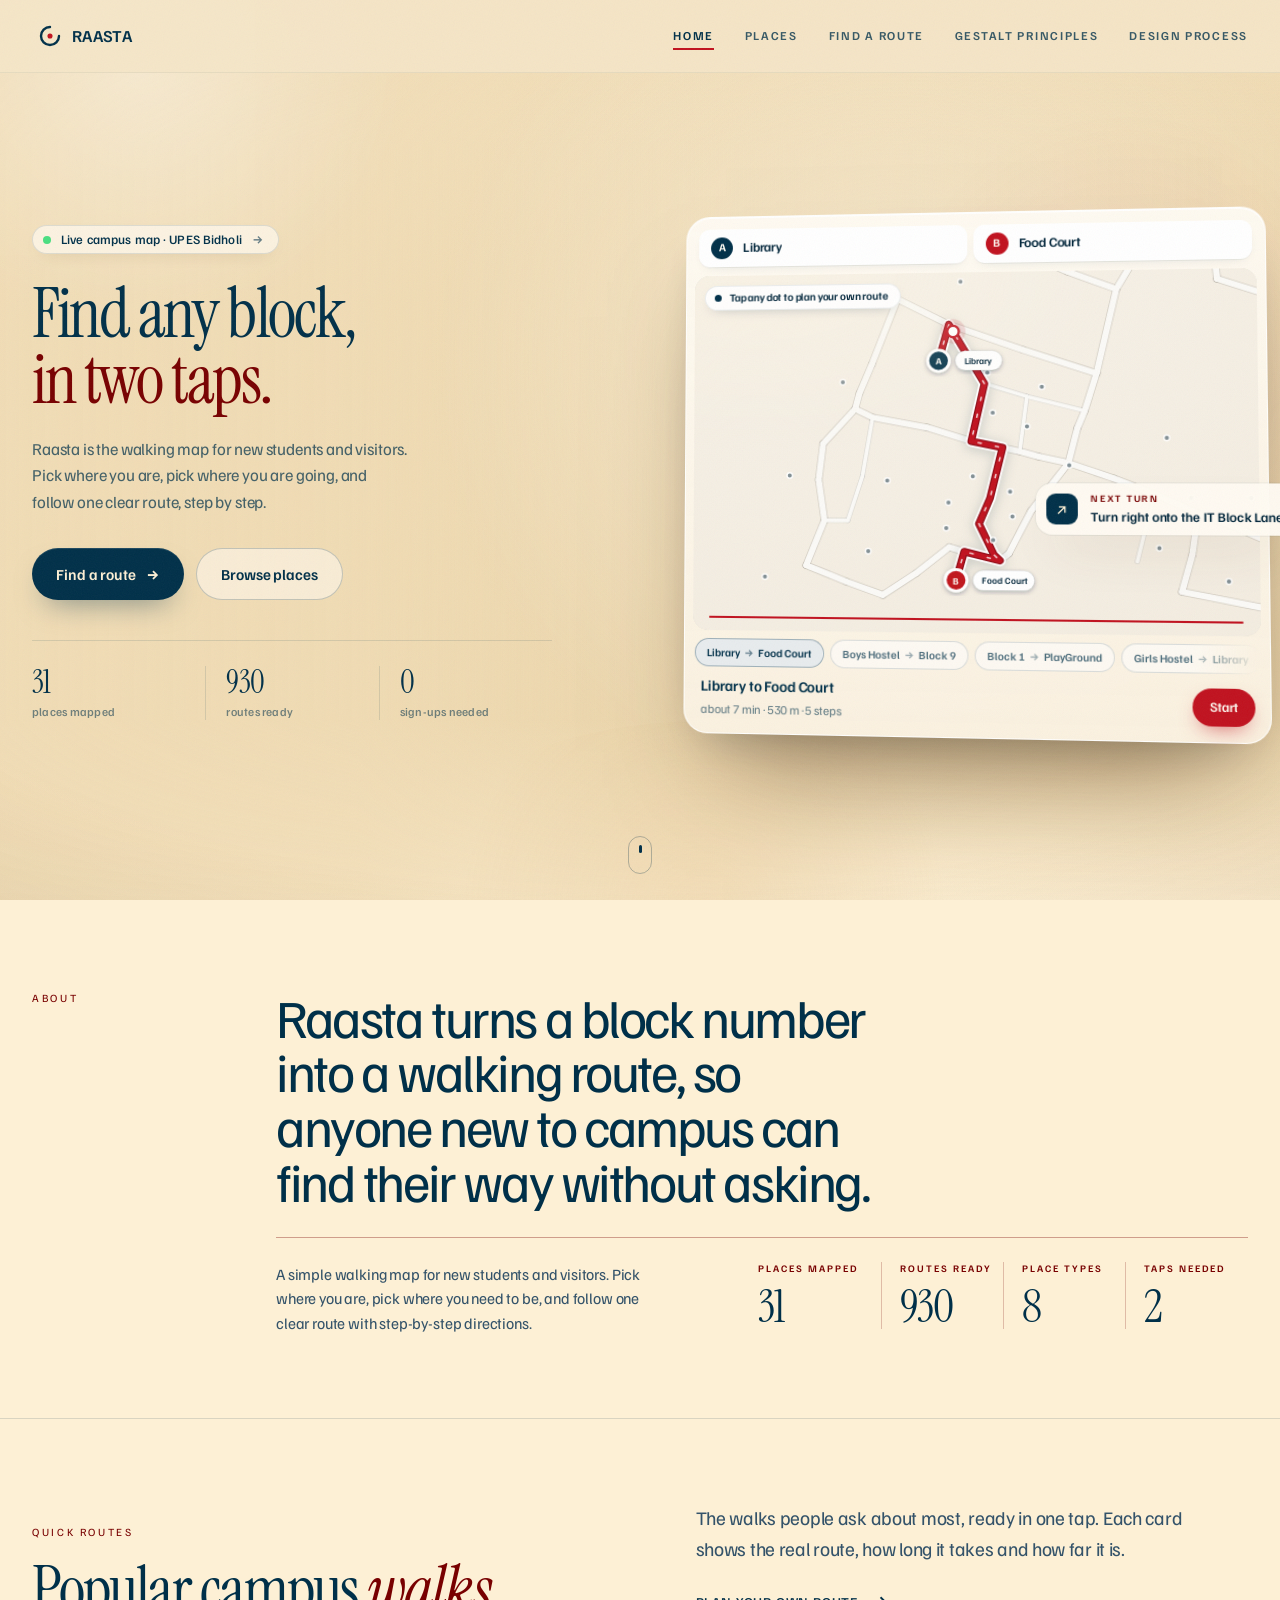
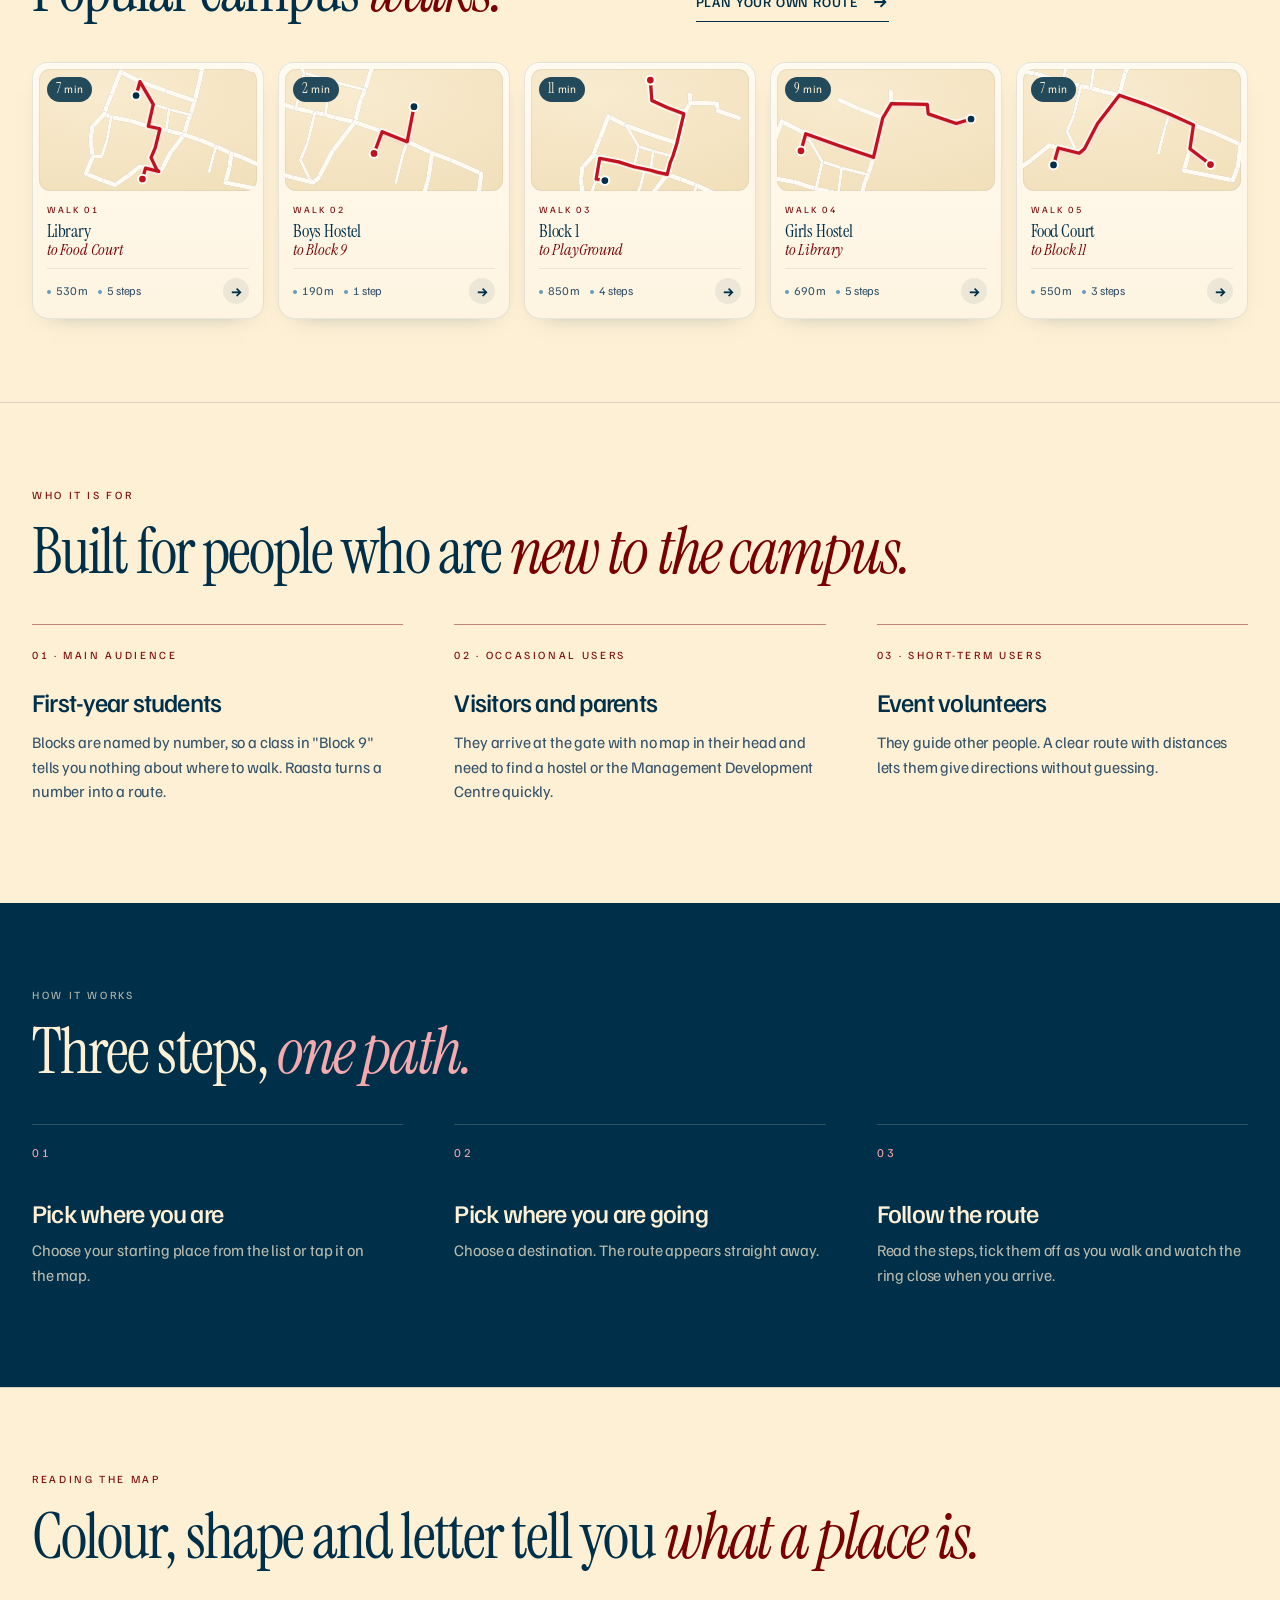
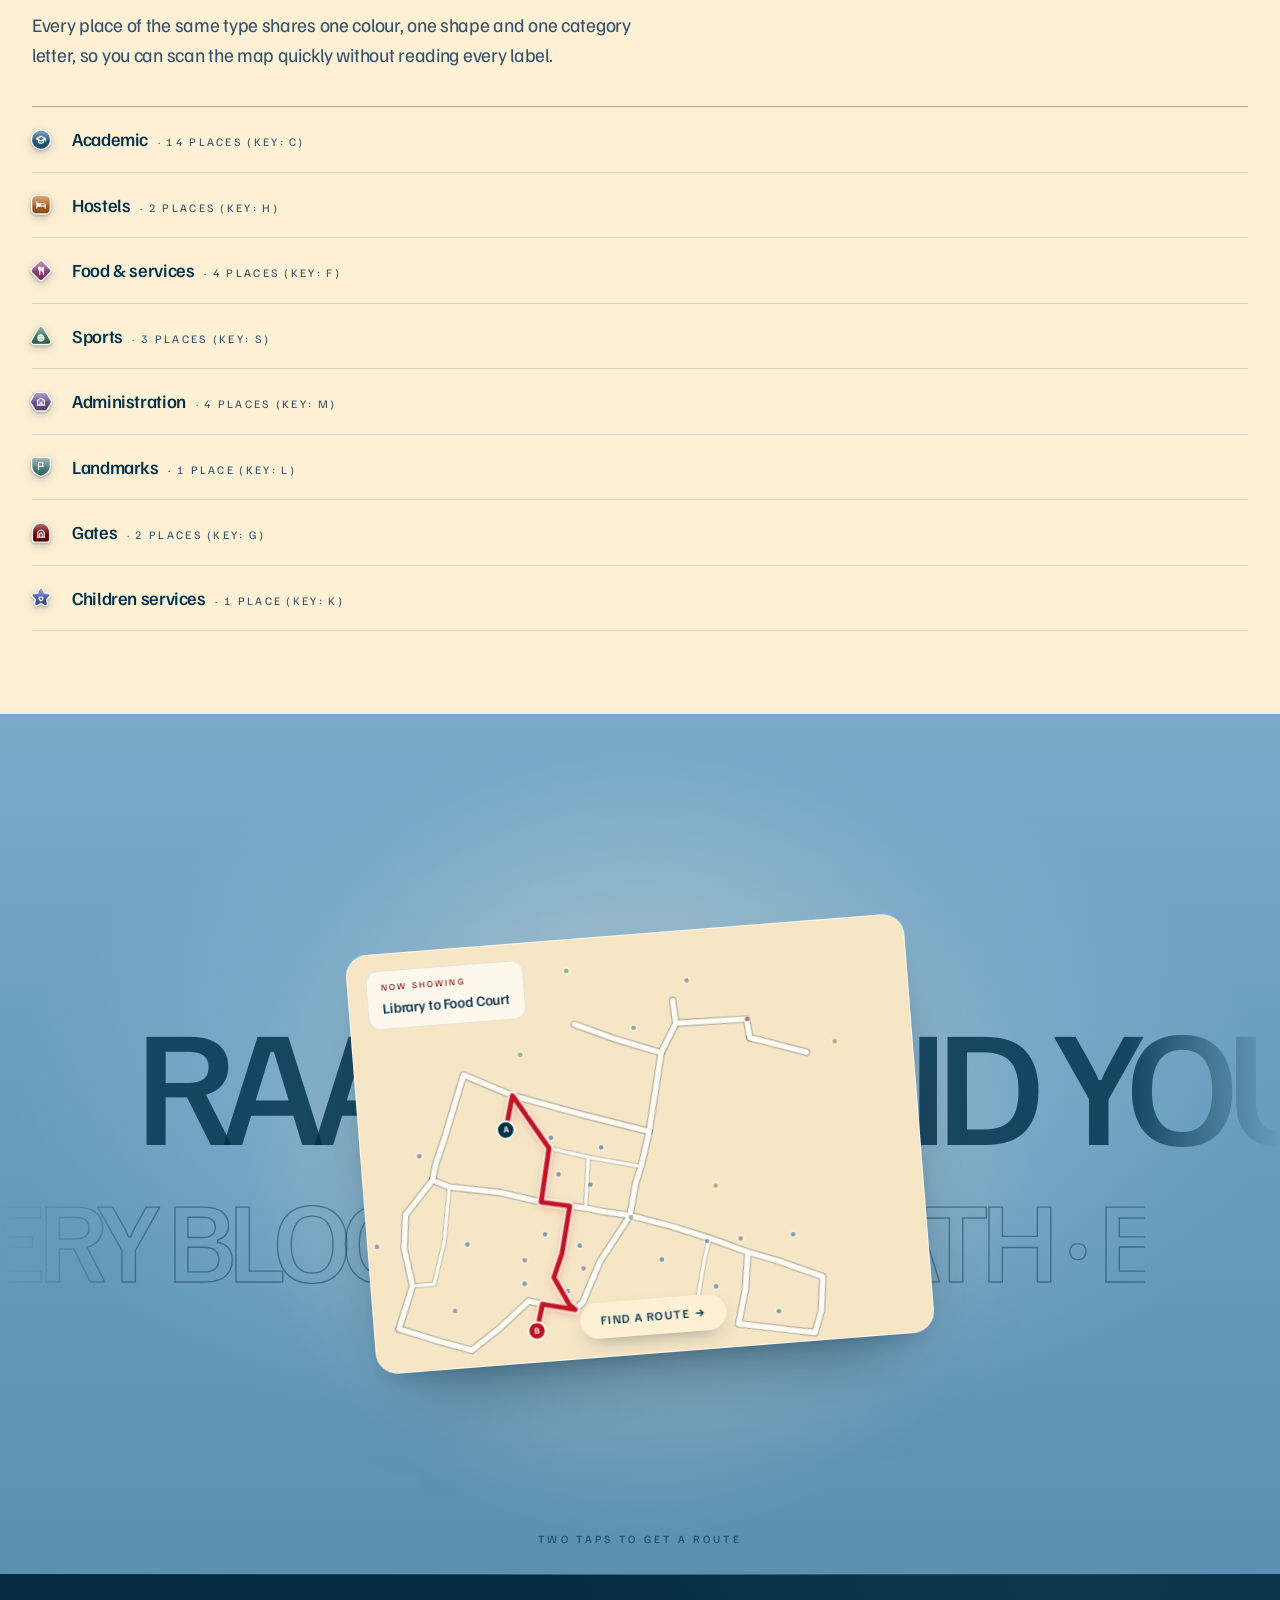
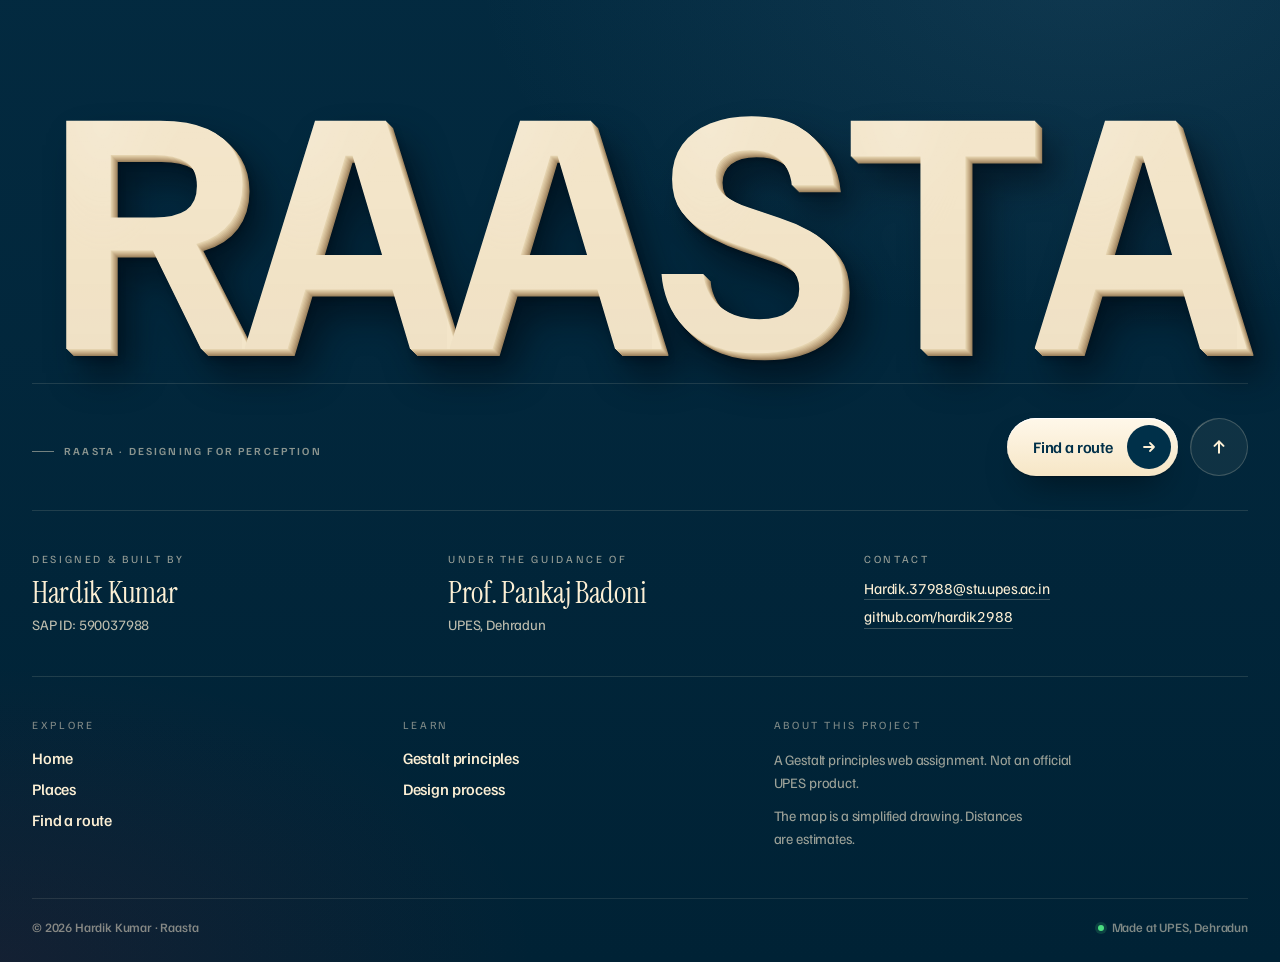
==== index.html @ 45c3ee58 "Raasta: UPES campus wayfinding website A Gestalt principles web assignment by Hardik Kumar (SAP ID 5" ====
<!doctype html>
<html lang="en">
<head>
  <meta charset="utf-8">
  <meta name="viewport" content="width=device-width, initial-scale=1">
  <title>Raasta | Campus wayfinding for UPES Bidholi</title>
  <meta name="description" content="Raasta is a schematic walking map for the UPES Bidholi campus. Pick where you are, pick where you are going, and follow one clear route.">
  <meta name="theme-color" content="#f1ddb6">
  <link rel="icon" type="image/svg+xml" href="assets/favicon.svg">
  <link rel="alternate icon" type="image/png" href="assets/favicon.png">

  <!-- Open Graph / Social -->
  <meta property="og:type" content="website">
  <meta property="og:site_name" content="Raasta">
  <meta property="og:title" content="Raasta | Campus wayfinding for UPES Bidholi">
  <meta property="og:description" content="Raasta is a schematic walking map for the UPES Bidholi campus. Pick where you are, pick where you are going, and follow one clear route.">
  <meta property="og:image" content="assets/og-image.png">
  <meta property="og:image:width" content="1200">
  <meta property="og:image:height" content="630">

  <!-- Twitter -->
  <meta name="twitter:card" content="summary_large_image">
  <meta name="twitter:title" content="Raasta | Campus wayfinding for UPES Bidholi">
  <meta name="twitter:description" content="Raasta is a schematic walking map for the UPES Bidholi campus. Pick where you are, pick where you are going, and follow one clear route.">
  <meta name="twitter:image" content="assets/og-image.png">

  <link rel="preconnect" href="https://fonts.googleapis.com">
  <link rel="preconnect" href="https://fonts.gstatic.com" crossorigin>
  <link href="https://fonts.googleapis.com/css2?family=Familjen+Grotesk:wght@400;500;600;700&family=Instrument+Serif:ital@0;1&display=swap" rel="stylesheet">
  <link rel="stylesheet" href="css/styles.css">
  <link rel="stylesheet" href="css/theme.css">
  <!-- Prepare pages in the background when a link is hovered, so moving between pages is near-instant -->
  <script type="speculationrules">{"prerender":[{"where":{"href_matches":"/*.html"},"eagerness":"moderate"}]}</script>
</head>
<body class="page-home">
  <!-- Recolours the campus image into the site palette: buildings tan,
       water and paths steel blue, grass green, background transparent -->
  <svg width="0" height="0" style="position:absolute" aria-hidden="true" focusable="false">
    <filter id="map-tone" color-interpolation-filters="sRGB" x="0" y="0" width="100%" height="100%">
      <feColorMatrix in="SourceGraphic" type="matrix" result="bld" values="0 0 0 0 0.84  0 0 0 0 0.74  0 0 0 0 0.58  12 -6 -6 0 1"/>
      <feColorMatrix in="SourceGraphic" type="matrix" result="water" values="0 0 0 0 0.56  0 0 0 0 0.71  0 0 0 0 0.80  -3 -4 7 0 -0.25"/>
      <feColorMatrix in="SourceGraphic" type="matrix" result="field" values="0 0 0 0 0.70  0 0 0 0 0.80  0 0 0 0 0.62  -8 8 0 0 -1.3"/>
      <feMerge><feMergeNode in="field"/><feMergeNode in="water"/><feMergeNode in="bld"/></feMerge>
    </filter>
  </svg>
  <a class="skip" href="#main">Skip to content</a>

  <header class="site-header on-dark">
    <div class="wrap">
      <a class="brand" href="index.html" aria-label="Raasta home">
        <!-- Logo: a ring with a gap (closure) around a single destination dot -->
        <svg viewBox="0 0 32 32" aria-hidden="true" width="32" height="32"><path d="M16 4a12 12 0 1 0 12 12" fill="none" stroke="currentColor" stroke-width="3.2" stroke-linecap="round"/><circle cx="16" cy="16" r="3.4" fill="#c1121f"/></svg>
        Raasta
      </a>
      <button class="menu-btn" aria-expanded="false" aria-controls="nav" aria-label="Open navigation menu">Menu</button>
      <nav class="nav" id="nav" aria-label="Main">
        <a href="index.html" aria-current="page">Home</a>
        <a href="places.html">Places</a>
        <a href="wayfinder.html">Find a route</a>
        <a href="gestalt.html">Gestalt principles</a>
        <a href="process.html">Design process</a>
      </nav>
    </div>
  </header>

  <main id="main">
    <!-- Hero -->
    <section class="hero hero-full hero-pro" aria-labelledby="hero-title">
      <div class="hp-bg" aria-hidden="true">
        <div class="hp-bgmap"><div class="hp-bgmap-img" id="hp-bgmap-img"></div></div>
        <div class="hp-veil"></div>
        <div class="hp-glow g1"></div>
        <div class="hp-glow g2"></div>
        <div class="hp-glow g3"></div>
        <div class="hp-spot"></div>
        <div class="hp-grid"></div>
        <img class="hp-map-ghost" src="assets/campus-map.webp" alt="" width="2090" height="1512">
      </div>

      <div class="wrap hp-inner">
        <div class="hp-copy">
          <a class="hp-badge" href="places.html">
            <span class="hp-dot" aria-hidden="true"></span>
            <span>Live campus map · UPES Bidholi</span>
            <span class="hp-badge-arrow" aria-hidden="true">&rarr;</span>
          </a>
          <h1 id="hero-title">Find any block,<br><em>in two taps.</em></h1>
          <p class="hp-lead">Raasta is the walking map for new students and visitors. Pick where you are, pick where you are going, and follow one clear route, step by step.</p>
          <div class="hp-cta">
            <a class="hp-btn primary" href="wayfinder.html">Find a route <span aria-hidden="true">&rarr;</span></a>
            <a class="hp-btn ghost" href="places.html">Browse places</a>
          </div>
          <dl class="hp-proof">
            <div><dd data-place-count>31</dd><dt>places mapped</dt></div>
            <div><dd data-pair-count>930</dd><dt>routes ready</dt></div>
            <div><dd>0</dd><dt>sign-ups needed</dt></div>
          </dl>
        </div>

        <figure class="hp-device" aria-label="Interactive route preview">
          <span class="hp-glare" aria-hidden="true"></span>
          <div class="hp-device-bar">
            <div class="hp-field"><span class="hp-ab a">A</span><span class="hp-field-txt" id="preview-from">Library</span></div>
            <div class="hp-field"><span class="hp-ab b">B</span><span class="hp-field-txt" id="preview-to">Food Court</span></div>
          </div>
          <div class="hp-map" id="preview-map">
            <svg class="hp-svg" id="hp-svg" viewBox="0 0 1045 756" preserveAspectRatio="xMidYMid slice" role="img" aria-label="Interactive campus map. Tap a place to choose your start, then another to choose your destination."></svg>
            <div class="hp-hint" id="hp-hint"><span class="hp-hint-dot" aria-hidden="true"></span><span id="hp-hint-txt">Tap any dot to plan your own route</span></div>
            <div class="hp-tip" id="hp-tip" aria-hidden="true"></div>
            <div class="hp-progress" aria-hidden="true"><span id="hp-progress-bar"></span></div>
          </div>
          <div class="hp-tabs" id="hp-tabs" role="tablist" aria-label="Popular routes"></div>
          <figcaption class="hp-device-foot">
            <div>
              <strong id="preview-title">Library to Food Court</strong>
              <span id="preview-meta">about 7 min · 530 m</span>
            </div>
            <a class="hp-go" id="hp-go" href="wayfinder.html?from=library&amp;to=foodcourt">Start</a>
          </figcaption>
          <div class="hp-toast" aria-hidden="true">
            <span class="hp-toast-ico">&#8599;</span>
            <span><small id="preview-step-n">Next</small><b id="preview-step">Head along Library Road</b></span>
          </div>
        </figure>
      </div>

      <a class="hp-scroll" href="#about" aria-label="Scroll to learn more"><span></span></a>
    </section>

    <!-- Statement -->
    <section class="block statement" id="about" aria-labelledby="about-title">
      <div class="wrap statement-grid">
        <span class="micro">About</span>
        <div>
          <h2 id="about-title" class="statement-text">Raasta turns a block number into a walking route, so anyone new to campus can find their way without asking.</h2>
          <hr class="rule">
          <div class="statement-foot">
            <p class="statement-sub">A simple walking map for new students and visitors. Pick where you are, pick where you need to be, and follow one clear route with step-by-step directions.</p>
            <dl class="stats">
              <div><dt>Places mapped</dt><dd data-place-count>31</dd></div>
              <div><dt>Routes ready</dt><dd data-pair-count>930</dd></div>
              <div><dt>Place types</dt><dd data-type-count>7</dd></div>
              <div><dt>Taps needed</dt><dd>2</dd></div>
            </dl>
          </div>
        </div>
      </div>
    </section>

    <!-- Quick routes -->
    <section class="block" aria-labelledby="popular-heading">
      <div class="wrap">
        <div class="section-head split-head">
          <div>
            <span class="micro">Quick routes</span>
            <h2 id="popular-heading">Popular campus <em>walks.</em></h2>
          </div>
          <div class="split-side">
            <p class="lead">The walks people ask about most, ready in one tap. Each card shows the real route, how long it takes and how far it is.</p>
            <a class="link-arrow" href="wayfinder.html">Plan your own route</a>
          </div>
        </div>
        <div class="route-cards" id="home-popular-chips"></div>
      </div>
    </section>

    <!-- Who it is for -->
    <section class="block" aria-labelledby="who">
      <div class="wrap">
        <div class="section-head">
          <span class="micro">Who it is for</span>
          <h2 id="who">Built for people who are <em>new to the campus.</em></h2>
        </div>
        <div class="grid-3 persona-row">
          <article class="persona">
            <span class="micro">01 · Main audience</span>
            <h3>First-year students</h3>
            <p>Blocks are named by number, so a class in "Block 9" tells you nothing about where to walk. Raasta turns a number into a route.</p>
          </article>
          <article class="persona">
            <span class="micro">02 · Occasional users</span>
            <h3>Visitors and parents</h3>
            <p>They arrive at the gate with no map in their head and need to find a hostel or the Management Development Centre quickly.</p>
          </article>
          <article class="persona">
            <span class="micro">03 · Short-term users</span>
            <h3>Event volunteers</h3>
            <p>They guide other people. A clear route with distances lets them give directions without guessing.</p>
          </article>
        </div>
      </div>
    </section>

    <!-- How it works (dark) -->
    <section class="block dark" aria-labelledby="how">
      <div class="wrap">
        <div class="section-head">
          <span class="micro">How it works</span>
          <h2 id="how">Three steps, <em>one path.</em></h2>
        </div>
        <ol class="step-flow">
          <li><div class="n">01</div><h3>Pick where you are</h3><p class="muted">Choose your starting place from the list or tap it on the map.</p></li>
          <li><div class="n">02</div><h3>Pick where you are going</h3><p class="muted">Choose a destination. The route appears straight away.</p></li>
          <li><div class="n">03</div><h3>Follow the route</h3><p class="muted">Read the steps, tick them off as you walk and watch the ring close when you arrive.</p></li>
        </ol>
      </div>
    </section>

    <!-- Reading the map -->
    <section class="block" aria-labelledby="legend">
      <div class="wrap">
        <div class="section-head">
          <span class="micro">Reading the map</span>
          <h2 id="legend">Colour, shape and letter tell you <em>what a place is.</em></h2>
        </div>
        <p class="lead">Every place of the same type shares one colour, one shape and one category letter, so you can scan the map quickly without reading every label.</p>
        <ul class="legend" id="legend-list"></ul>
      </div>
    </section>

    <!-- Image over scrolling wordmark -->
    <section class="marquee-band" aria-label="Find a route">
      <div class="band-glow" aria-hidden="true"></div>
      <div class="marquee" aria-hidden="true">
        <div class="marquee-row row-1">
          <div class="marquee-track">
            <span>RAASTA / FIND YOUR WAY /&nbsp;</span><span>RAASTA / FIND YOUR WAY /&nbsp;</span>
          </div>
        </div>
        <div class="marquee-row row-2">
          <div class="marquee-track reverse outline">
            <span>EVERY BLOCK · EVERY PATH ·&nbsp;</span><span>EVERY BLOCK · EVERY PATH ·&nbsp;</span>
          </div>
        </div>
      </div>

      <a class="marquee-card" href="wayfinder.html" aria-label="Open the route finder">
        <svg class="band-map" id="band-map" viewBox="230 190 660 495" preserveAspectRatio="xMidYMid slice" aria-hidden="true"></svg>
        <span class="band-route" id="band-route" aria-live="off"><span class="micro">Now showing</span><strong id="band-route-name">Library to Food Court</strong></span>
        <span class="marquee-card-cta">Find a route</span>
      </a>
      <span class="micro marquee-hint">Two taps to get a route</span>
    </section>
  </main>

  <footer class="site-footer">
    <div class="wrap">
      <div>
        <p><strong>Raasta</strong> · "Designing for Perception"</p>
        <p>A Gestalt principles web assignment. Not an official UPES product.</p>
      </div>
      <div>
        <p>The map is a simplified drawing. Distances are estimates.</p>
        <p><a href="gestalt.html">Gestalt principles</a> · <a href="process.html">Design process</a></p>
      </div>
    </div>
    <div class="wrap footer-credits" aria-label="Project credits">
      <div class="credit-item">
        <span class="micro">Designed &amp; built by</span>
        <strong>Hardik Kumar</strong>
        <span>SAP ID: 590037988</span>
      </div>
      <div class="credit-item">
        <span class="micro">Under the guidance of</span>
        <strong>Prof. Pankaj Badoni</strong>
        <span>UPES, Dehradun</span>
      </div>
      <div class="credit-item">
        <span class="micro">Contact</span>
        <a href="mailto:Hardik.37988@stu.upes.ac.in">Hardik.37988@stu.upes.ac.in</a>
        <a href="https://github.com/hardik2988" target="_blank" rel="noopener">github.com/hardik2988</a>
      </div>
    </div>
  </footer>

  <script src="js/data.js"></script>
  <script src="js/route-core.js"></script>
  <script src="js/site.js"></script>
</body>
</html>
---- css/styles.css ----
/* ==========================================================
   Raasta — Design System
   Identity: Navy ink + single Coral accent (reserved for route)
   on a soft green-tinted paper, sitting harmoniously beside
   the green schematic campus map.
   Typography: Outfit (headings) + Inter (body).
   Modular 8px spacing scale, layered elevation, accessible WCAG 2.1 AA.
   ========================================================== */

:root {
  /* ==========================================================
     Tonal Neutral Scale (~8 steps from lightest to darkest)
     ========================================================== */
  /* Warm cream "gallery" palette */
  --neutral-0: #fef6e4;      /* Surface / card (light cream) */
  --neutral-50: #fef6e4;     /* Lightest paper tint */
  --neutral-100: #fdf0d5;    /* Canvas background (cream paper) */
  --neutral-200: #ebd9b4;    /* Hairlines / chip borders / hover */
  --neutral-300: #dcc8a2;    /* Subtle divider */
  --neutral-400: #669bbc;    /* Stronger border / map zone stroke */
  --neutral-500: #4a6578;    /* Tertiary text (4.6:1 on paper) */
  --neutral-600: #34536a;    /* Muted text (6.6:1 on paper) */
  --neutral-700: #14405c;    /* Secondary headings / strong labels */
  --neutral-800: #003049;    /* Warm ink (12.5:1 on paper) */
  --neutral-900: #00253a;    /* Near-black for dark sections */

  /* ==========================================================
     Semantic Tokens
     ========================================================== */
  --surface: var(--neutral-0);
  --surface-raised: var(--neutral-0);
  --surface-sunken: var(--neutral-100);
  --border: var(--neutral-200);
  --border-strong: var(--neutral-400);

  --text: var(--neutral-800);
  --text-muted: var(--neutral-600);
  --text-subtle: var(--neutral-500);

  /* Single Accent — strictly reserved for the route line, route focal points & key CTA */
  --accent: #c1121f;         /* Vibrant coral route line (3.30:1 on veiled map, 3.67:1 on halo) */
  --accent-hover: #9e0e19;
  --accent-text: #780000;    /* Dark coral for small text (5.48:1 on paper, 6.06:1 on white) */

  /* Semantic UI State Colors */
  --focus: #003049;          /* Ink focus ring (12.5:1 on paper) */
  --success: #3d8062;        /* Arrival / success green */
  --success-bg: #e4ece2;
  --success-text: #2c6650;   /* 5.85:1 contrast on success-bg */
  --warning: #d9822b;
  --danger: #c92a2a;
  --danger-bg: #ffe8e8;
  --danger-border: #ffa8a8;

  /* Backward Compatibility Aliases */
  --ink: var(--text);
  --ink-2: var(--text-muted);
  --ink-3: var(--text-subtle);
  --paper: var(--surface-sunken);
  --paper-tint: var(--neutral-50);
  --line: var(--border);
  --line-strong: var(--border-strong);
  --accent-ink: var(--accent-text);
  --ok: var(--success);
  --ok-bg: var(--success-bg);
  --err: var(--danger);
  --err-bg: var(--danger-bg);

  /* Categories: Shape + Hue + Letter Identifier */
  --c-academic: #24628f; /* 'C' - Circle */
  --c-hostel: #b8661c;   /* 'H' - Square */
  --c-food: #9a3f7c;     /* 'F' - Diamond */
  --c-sports: #3d8062;   /* 'S' - Triangle */
  --c-admin: #6f5596;    /* 'M' - Hexagon */
  --c-landmark: #4f8584; /* 'L' - Shield (signpost) */
  --c-children: #4f5fb5; /* 'K' - Star (kids) */
  --c-gate: #780000;     /* 'G' - Arch (gateway) */

  /* ==========================================================
     Modular 8px Spacing Grid Scale (4, 8, 12, 16, 24, 32, 48, 64, 96)
     ========================================================== */
  /* Step scale: --space-1 … --space-9. Use these in components.
     (Pixel-named tokens like --space-4 / --space-8 would clash with
     the step names, so only the non-clashing pixel names exist.) */
  --space-1: 4px;
  --space-2: 8px;
  --space-3: 12px;
  --space-4: 16px;
  --space-5: 24px;
  --space-6: 32px;
  --space-7: 48px;
  --space-8: 64px;
  --space-9: 96px;

  /* Pixel-named aliases */
  --space-12: 12px;
  --space-16: 16px;
  --space-24: 24px;
  --space-32: 32px;
  --space-48: 48px;
  --space-64: 64px;
  --space-96: 96px;

  /* ==========================================================
     Radii
     ========================================================== */
  --radius-xs: 4px;
  --radius-sm: 8px;
  --radius-md: 12px;
  --radius-lg: 16px;
  --radius-xl: 20px;
  --radius-full: 9999px;

  /* ==========================================================
     Two-Level Soft Shadow System + 1px Inner Highlight
     ========================================================== */
  --shadow-1: 0 1px 3px rgba(0, 48, 73, 0.05), 0 4px 12px rgba(0, 48, 73, 0.04);
  --shadow-2: 0 4px 8px rgba(0, 48, 73, 0.06), 0 16px 36px rgba(0, 48, 73, 0.08);
  --highlight-inner: inset 0 1px 0 rgba(255, 255, 255, 0.85);

  /* Shadow Aliases */
  --shadow-xs: var(--shadow-1);
  --shadow-sm: var(--shadow-1);
  --shadow-md: var(--shadow-1);
  --shadow-lg: var(--shadow-2);
  --shadow-xl: var(--shadow-2);

  /* ==========================================================
     Typography: Outfit (Headings) + Inter (Body)
     At most 3 font weights: 400 (regular), 500 (medium), 700 (bold)
     ========================================================== */
  --font-head: 'Instrument Serif', 'Times New Roman', Georgia, serif;
  --font-body: 'Familjen Grotesk', system-ui, -apple-system, 'Segoe UI', Roboto, sans-serif;

  /* Transitions */
  --trans-fast: 150ms cubic-bezier(0.16, 1, 0.3, 1);
  --trans-normal: 250ms cubic-bezier(0.16, 1, 0.3, 1);
}

*, *::before, *::after { box-sizing: border-box; }
html { scroll-behavior: smooth; }
body {
  margin: 0;
  font: 400 1rem/1.6 var(--font-body);
  color: var(--text);
  background: var(--paper);
  -webkit-font-smoothing: antialiased;
  -moz-osx-font-smoothing: grayscale;
  overflow-x: hidden;
}

img, svg { max-width: 100%; height: auto; display: block; }
.map-stage > img, .map-wrap > img { position: absolute; inset: 0; width: 100%; height: 100%; object-fit: cover; }

/* Fluid Typography with tight tracking on headings */
h1, h2, h3, h4 {
  font-family: var(--font-head);
  line-height: 1.15;
  margin: 0 0 0.5em;
  color: var(--text);
}
h1 {
  font-size: clamp(2rem, 4.5vw, 3.25rem);
  font-weight: 700;
  letter-spacing: -0.028em;
  line-height: 1.1;
}
h2 {
  font-size: clamp(1.45rem, 3vw, 2.15rem);
  font-weight: 700;
  letter-spacing: -0.02em;
  line-height: 1.18;
}
h3 {
  font-size: 1.25rem;
  font-weight: 700;
  letter-spacing: -0.012em;
  line-height: 1.25;
}
h4 {
  font-size: 1.05rem;
  font-weight: 500;
  line-height: 1.35;
}
p {
  margin: 0 0 1em;
  max-width: 68ch;
}
.lead {
  font-size: clamp(1.05rem, 1.8vw, 1.18rem);
  line-height: 1.55;
  color: var(--text-muted);
  max-width: 66ch;
}
a { color: var(--text); text-underline-offset: 3px; }
.tabular { font-variant-numeric: tabular-nums; }

/* Accessible focus ring */
:focus-visible {
  outline: 3px solid var(--focus);
  outline-offset: 3px;
  border-radius: var(--radius-xs);
}

.wrap {
  width: min(1160px, 100% - 32px);
  margin-inline: auto;
}

.skip {
  position: absolute;
  left: 12px;
  top: -70px;
  background: var(--ink);
  color: #fff;
  padding: 10px 18px;
  border-radius: var(--radius-sm);
  font-weight: 600;
  font-size: 0.95rem;
  z-index: 1000;
  transition: top var(--trans-fast);
  box-shadow: var(--shadow-md);
  text-decoration: none;
}
.skip:focus { top: 12px; }

.eyebrow {
  font: 600 0.8rem/1 var(--font-body);
  letter-spacing: 0.12em;
  text-transform: uppercase;
  color: var(--accent-ink);
  margin-bottom: var(--space-3);
  display: block;
}

.lead {
  font-size: 1.15rem;
  color: var(--ink-2);
  max-width: 56ch;
  line-height: 1.6;
}

.muted { color: var(--ink-2); }
.sr-only {
  position: absolute;
  width: 1px;
  height: 1px;
  padding: 0;
  margin: -1px;
  overflow: hidden;
  clip: rect(0, 0, 0, 0);
  white-space: nowrap;
  border: 0;
}

.tabular {
  font-variant-numeric: tabular-nums;
}

/* ---------- Sticky Header ---------- */
.site-header {
  background: rgba(253, 240, 213, 0.88);
  backdrop-filter: blur(12px);
  -webkit-backdrop-filter: blur(12px);
  border-bottom: 1px solid var(--line);
  position: sticky;
  top: 0;
  z-index: 100;
  transition: box-shadow var(--trans-normal), background-color var(--trans-normal);
}
.site-header.is-scrolled {
  background: rgba(253, 240, 213, 0.96);
  box-shadow: var(--shadow-sm);
}
.site-header .wrap {
  display: flex;
  align-items: center;
  justify-content: space-between;
  min-height: 68px;
  gap: var(--space-4);
}
.brand {
  display: flex;
  align-items: center;
  gap: 10px;
  text-decoration: none;
  font: 700 1.4rem var(--font-head);
  color: var(--ink);
  letter-spacing: -0.02em;
  padding: 4px 6px;
  border-radius: var(--radius-sm);
}
.brand svg {
  width: 32px;
  height: 32px;
  color: var(--text);
  flex-shrink: 0;
}
/* Animated logo ring closure on first load (Gestalt closure demonstration) */
@keyframes ringClosureOnce {
  0% { stroke-dashoffset: 75.4; }
  50% { stroke-dashoffset: 0; }
  100% { stroke-dashoffset: 18.85; }
}
.brand svg path:first-child {
  stroke-dasharray: 75.4;
  stroke-dashoffset: 18.85;
  animation: ringClosureOnce 1.2s cubic-bezier(0.16, 1, 0.3, 1) 0.35s 1 both;
}

.nav { display: flex; gap: 6px; align-items: center; }
.nav a {
  text-decoration: none;
  padding: 9px 16px;
  border-radius: var(--radius-full);
  font-weight: 500;
  font-size: 0.95rem;
  color: var(--ink-2);
  transition: background-color var(--trans-fast), color var(--trans-fast), transform var(--trans-fast);
  min-height: 44px;
  display: inline-flex;
  align-items: center;
  white-space: nowrap; /* never break "Find a route" onto two lines */
}
.nav a:hover {
  background: #f3e0bb;
  color: var(--ink);
}
.nav a:active {
  transform: scale(0.97);
}
.nav a[aria-current="page"] {
  background: var(--ink);
  color: #fff;
  font-weight: 600;
  box-shadow: 0 2px 6px rgba(0, 48, 73, 0.2);
}
.menu-btn {
  display: none;
  background: var(--surface);
  border: 1px solid var(--line);
  border-radius: var(--radius-sm);
  padding: 10px 16px;
  font: 600 0.95rem var(--font-body);
  color: var(--ink);
  cursor: pointer;
  min-height: 44px;
  min-width: 44px;
}

/* ---------- Buttons & Actions ---------- */
.btn {
  display: inline-flex;
  align-items: center;
  justify-content: center;
  gap: 8px;
  border: 2px solid transparent;
  border-radius: var(--radius-full);
  padding: 12px 24px;
  font: 600 1rem var(--font-body);
  text-decoration: none;
  cursor: pointer;
  min-height: 44px;
  transition: transform var(--trans-fast), box-shadow var(--trans-fast), background-color var(--trans-fast), border-color var(--trans-fast);
  user-select: none;
}
.btn:active {
  transform: scale(0.97);
}
.btn-primary {
  background: var(--ink);
  color: #ffffff;
  box-shadow: 0 4px 14px rgba(0, 48, 73, 0.22);
}
.btn-primary:hover {
  transform: translateY(-2px);
  box-shadow: 0 8px 22px rgba(0, 48, 73, 0.28);
}
.btn-primary:active {
  transform: translateY(0) scale(0.97);
}
.btn-primary.big {
  padding: 16px 36px;
  font-size: 1.15rem;
  min-height: 52px;
}
.btn-ghost {
  background: var(--surface);
  border-color: var(--line-strong);
  color: var(--ink);
  box-shadow: var(--shadow-xs);
}
.btn-ghost:hover {
  background: var(--ink);
  border-color: var(--ink);
  color: #ffffff;
}
.btn-small {
  padding: 8px 16px;
  font-size: 0.92rem;
  min-height: 44px;
}
.btn[disabled] {
  opacity: 0.45;
  cursor: not-allowed;
  pointer-events: none;
}

/* ---------- Cards & Layout Rhythm ---------- */
.card {
  background: var(--surface);
  border: 1px solid var(--line);
  border-radius: var(--radius-lg);
  padding: var(--space-5);
  box-shadow: var(--shadow-sm);
  transition: box-shadow var(--trans-normal), border-color var(--trans-normal);
}
.card:hover {
  box-shadow: var(--shadow-md);
}

.grid-3 { display: grid; grid-template-columns: repeat(3, 1fr); gap: var(--space-5); }
.grid-2 { display: grid; grid-template-columns: repeat(2, 1fr); gap: var(--space-5); }
section.block { padding: var(--space-8) 0; }
section.block.tint { background: var(--paper-tint); border-top: 1px solid var(--line); border-bottom: 1px solid var(--line); }

/* ---------- Hero Section ---------- */
.hero {
  padding: var(--space-8) 0 var(--space-7);
  background: radial-gradient(110% 70% at 85% 15%, rgba(235, 217, 180, 0.45) 0%, rgba(253, 240, 213, 0) 70%), var(--paper);
  position: relative;
  overflow: hidden;
}
.hero .wrap {
  display: grid;
  grid-template-columns: 1.05fr 1fr;
  gap: var(--space-7);
  align-items: center;
}
.hero-content {
  animation: heroEntrance 0.6s cubic-bezier(0.16, 1, 0.3, 1) both;
}
@keyframes heroEntrance {
  from { opacity: 0; transform: translateY(16px); }
  to { opacity: 1; transform: translateY(0); }
}
.hero h1 em {
  font-style: normal;
  color: var(--accent);
}
.hero .cta-row {
  display: flex;
  flex-wrap: wrap;
  gap: var(--space-4);
  align-items: center;
  margin-top: var(--space-6);
}

.preview {
  position: relative;
  background: var(--surface);
  border: 1px solid var(--line-strong);
  border-radius: var(--radius-xl);
  padding: 14px;
  box-shadow: var(--shadow-xl);
  animation: heroEntrance 0.75s 0.1s cubic-bezier(0.16, 1, 0.3, 1) both;
}
.preview .map-wrap {
  border-radius: var(--radius-md);
  overflow: hidden;
}
.preview-caption {
  display: flex;
  justify-content: space-between;
  align-items: center;
  gap: var(--space-3);
  padding: 14px 10px 4px;
  font-size: 0.95rem;
  flex-wrap: wrap;
}
.preview-caption strong {
  font-family: var(--font-head);
  font-size: 1.1rem;
}
.preview-caption .muted {
  font-variant-numeric: tabular-nums;
  font-weight: 500;
}

/* Step flow */
.step-flow {
  display: grid;
  grid-template-columns: repeat(3, 1fr);
  gap: var(--space-5);
  position: relative;
  counter-reset: s;
  list-style: none;
  padding: 0;
  margin: var(--space-6) 0 0;
}
.step-flow::before {
  content: '';
  position: absolute;
  left: 8%;
  right: 8%;
  top: 30px;
  height: 4px;
  background: repeating-linear-gradient(90deg, var(--ink) 0 16px, transparent 16px 28px);
  opacity: 0.35;
}
.step-flow li {
  position: relative;
  text-align: center;
  padding: 0 var(--space-2);
}
.step-flow .n {
  width: 60px;
  height: 60px;
  margin: 0 auto var(--space-4);
  border-radius: 50%;
  background: var(--ink);
  color: #fff;
  display: grid;
  place-items: center;
  font: 700 1.4rem var(--font-head);
  font-variant-numeric: tabular-nums;
  position: relative;
  box-shadow: 0 0 0 7px var(--paper);
}
.tint .step-flow .n { box-shadow: 0 0 0 7px var(--paper-tint); }
.step-flow h3 { margin-bottom: 6px; }

/* Legend list */
.legend {
  display: flex;
  flex-wrap: wrap;
  gap: var(--space-3);
  margin: 0;
  padding: 0;
  list-style: none;
}
.legend li {
  display: flex;
  align-items: center;
  gap: 12px;
  background: var(--surface);
  border: 1px solid var(--line);
  border-radius: var(--radius-md);
  padding: 10px 16px;
  font-weight: 500;
  box-shadow: var(--shadow-xs);
}
.legend small {
  color: var(--ink-2);
  font-weight: 400;
  font-variant-numeric: tabular-nums;
}

/* ---------- Map Pins with Shapes & Inner Letters (Gestalt Similarity) ---------- */
.pin {
  display: inline-flex;
  align-items: center;
  justify-content: center;
  width: 22px;
  height: 22px;
  filter: drop-shadow(0 0 1.5px #fff) drop-shadow(0 1.5px 3px rgba(0, 48, 73, 0.45));
  flex: none;
  position: relative;
}
.pin i {
  position: absolute;
  inset: 0;
  background: var(--c, #24628f);
  display: block;
  width: 100%;
  height: 100%;
}
.pin .pin-letter {
  position: relative;
  z-index: 1;
  font: 700 10.5px/1 var(--font-head);
  color: #ffffff;
  text-shadow: 0 1px 2px rgba(0, 0, 0, 0.6);
  user-select: none;
  pointer-events: none;
  display: grid;
  place-items: center;
}

.shape-circle i { border-radius: 50%; }
.shape-square i { border-radius: 5px; }
.shape-diamond i { transform: rotate(45deg) scale(0.8); border-radius: 3px; }
.shape-triangle i { clip-path: polygon(50% 4%, 100% 94%, 0 94%); }
.shape-triangle .pin-letter { padding-top: 4px; }
.shape-hexagon i { clip-path: polygon(25% 5%, 75% 5%, 100% 50%, 75% 95%, 25% 95%, 0 50%); }
.shape-shield i { clip-path: polygon(8% 6%, 92% 6%, 92% 62%, 50% 98%, 8% 62%); }
.shape-shield .pin-letter { padding-bottom: 4px; }
.shape-arch i { border-radius: 50% 50% 3px 3px / 55% 55% 3px 3px; }
.shape-arch .pin-letter { padding-top: 2px; }
.shape-star i { clip-path: polygon(50% 0%, 61% 34%, 97% 35%, 68% 56%, 79% 91%, 50% 70%, 21% 91%, 32% 56%, 3% 35%, 39% 34%); transform: scale(1.25); }
.shape-star .pin-letter { padding-top: 2px; font-size: 9px !important; }

/* ---------- Wayfinder Page Head & Stepper ---------- */
.page-head { padding: var(--space-6) 0 var(--space-3); }
.page-head p { margin: 0; }
.stepper {
  display: flex;
  align-items: center;
  list-style: none;
  padding: 0;
  margin: var(--space-4) 0 var(--space-2);
  gap: 0;
  max-width: 660px;
}
.stepper li {
  display: flex;
  align-items: center;
  gap: 10px;
  font-weight: 600;
  color: var(--ink-2);
  flex: none;
  min-height: 44px;
}
.stepper li .dot {
  width: 32px;
  height: 32px;
  border-radius: 50%;
  background: #efdcb4;
  color: var(--ink-2);
  display: grid;
  place-items: center;
  font: 700 0.95rem var(--font-head);
  font-variant-numeric: tabular-nums;
  transition: color var(--trans-normal), background-color var(--trans-normal), border-color var(--trans-normal), box-shadow var(--trans-normal), transform var(--trans-normal), opacity var(--trans-normal);
}
.stepper li.is-current { color: var(--ink); }
.stepper li.is-current .dot {
  background: var(--ink);
  color: #fff;
  box-shadow: 0 0 0 6px rgba(0, 48, 73, 0.15);
}
.stepper li.is-done .dot {
  background: var(--ok);
  color: #fff;
}
.stepper .bar {
  flex: 1;
  height: 4px;
  min-height: 0;
  min-width: 24px;
  margin: 0 12px;
  background: #efdcb4;
  border-radius: 2px;
  position: relative;
  overflow: hidden;
}
.stepper .bar::after {
  content: '';
  position: absolute;
  inset: 0;
  background: var(--ok);
  transform: scaleX(0);
  transform-origin: left;
  transition: transform 0.5s ease;
}
.stepper .bar.is-done::after { transform: scaleX(1); }

/* ---------- Wayfinder Layout ---------- */
.finder-grid {
  display: grid;
  grid-template-columns: 410px 1fr;
  gap: var(--space-5);
  align-items: start;
  padding-bottom: var(--space-8);
}
.planner {
  position: sticky;
  top: 86px;
  max-height: calc(100vh - 104px);
  overflow-y: auto;
  scrollbar-width: thin;
}
.planner h2 { font-size: 1.4rem; margin-bottom: var(--space-3); }

/* Field & Accessible ARIA Combobox */
.field {
  display: grid;
  gap: 6px;
  margin-bottom: var(--space-3);
  position: relative;
}
.field label {
  font-weight: 600;
  font-size: 0.92rem;
  display: flex;
  align-items: center;
  gap: 8px;
  color: var(--ink);
}
.field .ab {
  width: 24px;
  height: 24px;
  border-radius: 50%;
  display: grid;
  place-items: center;
  color: #fff;
  font: 700 0.8rem var(--font-head);
  background: var(--ink);
  box-shadow: var(--shadow-xs);
}
.field .ab.b { background: var(--accent); }

/* Fallback select */
select {
  font: 500 1rem var(--font-body);
  padding: 12px 14px;
  border: 2px solid var(--line);
  border-radius: var(--radius-md);
  background: #fffbf3;
  color: var(--ink);
  width: 100%;
  min-height: 48px;
  transition: border-color var(--trans-fast), box-shadow var(--trans-fast);
}
select:hover { border-color: var(--ink-2); }
select:focus-visible { border-color: var(--focus); box-shadow: 0 0 0 3px rgba(36, 98, 143, 0.2); }

/* Custom ARIA Combobox Component */
.combobox-wrap {
  position: relative;
  width: 100%;
}
.combobox-input-wrap {
  display: flex;
  align-items: center;
  position: relative;
  border: 2px solid var(--line);
  border-radius: var(--radius-md);
  background: #fffbf3;
  transition: border-color var(--trans-fast), box-shadow var(--trans-fast);
}
.combobox-input-wrap:hover {
  border-color: var(--ink-2);
}
.combobox-input-wrap.is-focused {
  border-color: var(--focus);
  box-shadow: 0 0 0 3px rgba(36, 98, 143, 0.2);
}
.combobox-input {
  width: 100%;
  border: none;
  background: transparent;
  padding: 12px 88px 12px 14px;
  font: 500 1rem/1.4 var(--font-body);
  color: var(--ink);
  outline: none;
  min-height: 48px;
}
.combobox-input::placeholder {
  color: var(--ink-3);
  opacity: 0.8;
}
.combobox-clear {
  position: absolute;
  right: 44px;
  top: 50%;
  transform: translateY(-50%);
  background: none;
  border: none;
  color: var(--ink-2);
  width: 44px;
  height: 44px;
  border-radius: 50%;
  display: grid;
  place-items: center;
  cursor: pointer;
  font-size: 1.35rem;
  line-height: 1;
}
.combobox-clear:hover { background: #f6e6c6; color: var(--ink); }
.combobox-toggle {
  position: absolute;
  right: 2px;
  top: 50%;
  transform: translateY(-50%);
  background: none;
  border: none;
  color: var(--ink-2);
  width: 44px;
  height: 44px;
  border-radius: var(--radius-sm);
  display: grid;
  place-items: center;
  cursor: pointer;
  transition: transform var(--trans-fast);
}
.combobox-toggle:hover { background: #f6e6c6; color: var(--ink); }
.combobox-input-wrap.is-open .combobox-toggle svg { transform: rotate(180deg); }

.combobox-listbox {
  position: absolute;
  top: calc(100% + 4px);
  left: 0;
  right: 0;
  background: var(--surface);
  border: 1px solid var(--line-strong);
  border-radius: var(--radius-md);
  max-height: 280px;
  overflow-y: auto;
  z-index: 200;
  list-style: none;
  padding: 6px 0;
  margin: 0;
  box-shadow: var(--shadow-lg);
  overscroll-behavior: contain;
}
.combobox-optgroup-label {
  padding: 8px 14px 4px;
  font: 700 0.76rem var(--font-body);
  text-transform: uppercase;
  letter-spacing: 0.08em;
  color: var(--accent-ink);
  background: var(--paper);
  border-top: 1px solid var(--line);
  user-select: none;
}
.combobox-optgroup:first-child .combobox-optgroup-label { border-top: none; }
.combobox-option {
  display: flex;
  align-items: center;
  justify-content: space-between;
  gap: 10px;
  padding: 10px 14px;
  cursor: pointer;
  font-size: 0.95rem;
  color: var(--ink);
  min-height: 44px;
  transition: background-color var(--trans-fast);
}
.combobox-option:hover, .combobox-option.is-active {
  background: #f6e6c6;
  color: var(--ink);
}
.combobox-option[aria-selected="true"] {
  background: #f3e0bb;
  font-weight: 600;
}
.combobox-option .opt-left {
  display: flex;
  align-items: center;
  gap: 10px;
}
.combobox-option .opt-alias {
  font-size: 0.8rem;
  color: var(--ink-2);
  background: var(--paper);
  padding: 2px 7px;
  border-radius: var(--radius-xs);
  border: 1px solid var(--line);
}
.combobox-no-results {
  padding: 16px;
  text-align: center;
  color: var(--ink-2);
  font-size: 0.92rem;
}

.swap-row {
  display: flex;
  gap: var(--space-2);
  margin-bottom: var(--space-2);
}

fieldset {
  border: 0;
  margin: var(--space-4) 0 0;
  padding: var(--space-3) 0 0;
  border-top: 1px solid var(--line);
}
legend {
  font-weight: 600;
  font-size: 0.92rem;
  padding: 0;
  margin-bottom: var(--space-3);
  float: left;
  width: 100%;
}
fieldset .chips { clear: both; }
.chips { display: flex; flex-wrap: wrap; gap: var(--space-2); }
.chip {
  display: inline-flex;
  align-items: center;
  gap: 8px;
  padding: 8px 14px;
  border-radius: var(--radius-full);
  border: 2px solid var(--line);
  background: var(--surface);
  font: 500 0.9rem var(--font-body);
  color: var(--ink);
  cursor: pointer;
  min-height: 44px;
  transition: border-color var(--trans-fast), background-color var(--trans-fast), transform var(--trans-fast);
}
.chip .pin { width: 16px; height: 16px; }
.chip:hover { border-color: var(--ink-2); }
.chip:active { transform: scale(0.96); }
.chip[aria-pressed="true"] {
  background: var(--ink);
  border-color: var(--ink);
  color: #ffffff;
  box-shadow: 0 2px 6px rgba(0, 48, 73, 0.2);
}

.toggle {
  display: flex;
  align-items: center;
  gap: 12px;
  margin-top: var(--space-4);
  font-size: 0.95rem;
  font-weight: 500;
  cursor: pointer;
  min-height: 44px;
  user-select: none;
}
.toggle input {
  width: 22px;
  height: 22px;
  accent-color: var(--ink);
  cursor: pointer;
  margin: 0;
  position: relative;
}
.toggle input::before {
  content: '';
  position: absolute;
  inset: -11px;
  min-width: 44px;
  min-height: 44px;
}
.hint { font-size: 0.88rem; color: var(--ink-2); margin: var(--space-2) 0 0; }

/* Route Result States */
.result {
  margin-top: var(--space-4);
  border-top: 1px solid var(--line);
  padding-top: var(--space-4);
}
.empty-state {
  text-align: center;
  color: var(--ink-2);
  font-size: 0.95rem;
  padding: var(--space-4) var(--space-2);
  background: var(--paper);
  border-radius: var(--radius-md);
  border: 1px dashed var(--line-strong);
  margin: 0;
}
.alert-error {
  background: var(--err-bg);
  border: 1px solid var(--err-border);
  color: var(--err);
  border-radius: var(--radius-md);
  padding: 12px 16px;
  font-weight: 500;
  margin-bottom: var(--space-3);
}

.summary {
  display: flex;
  align-items: center;
  gap: var(--space-4);
  margin-bottom: var(--space-4);
  background: var(--paper);
  border: 1px solid var(--line);
  border-radius: var(--radius-md);
  padding: 16px;
  box-shadow: var(--shadow-xs);
}
.ring {
  width: 76px;
  height: 76px;
  flex: none;
  position: relative;
}
.ring svg { width: 100%; height: 100%; transform: rotate(-90deg); }
.ring .track { fill: none; stroke: #efdcb4; stroke-width: 7; }
.ring .prog {
  fill: none;
  stroke: var(--accent);
  stroke-width: 7;
  stroke-linecap: round;
  stroke-dasharray: 188.5;
  stroke-dashoffset: 188.5;
  transition: stroke-dashoffset 0.6s ease, stroke 0.3s;
}
.ring.complete .prog { stroke: var(--ok); }
.ring .txt {
  position: absolute;
  inset: 0;
  display: grid;
  place-items: center;
  font: 700 1.05rem var(--font-head);
  font-variant-numeric: tabular-nums;
}
.summary .time {
  font: 700 1.65rem var(--font-head);
  line-height: 1.1;
  font-variant-numeric: tabular-nums;
}
.summary .meta {
  color: var(--ink-2);
  font-size: 0.92rem;
  font-variant-numeric: tabular-nums;
  margin-top: 2px;
}

/* ---------- Steps list — Airport Signage Style ---------- */
.steps {
  list-style: none;
  margin: var(--space-4) 0 0;
  padding: 0;
  display: grid;
  gap: var(--space-2);
  position: relative;
}
.steps li { position: relative; }
.step {
  display: flex;
  align-items: center;
  gap: var(--space-3);
  width: 100%;
  text-align: left;
  background: var(--surface);
  border: 1px solid var(--border);
  border-radius: var(--radius-md);
  padding: var(--space-3) var(--space-4);
  cursor: pointer;
  font: inherit;
  color: inherit;
  min-height: 52px;
  box-shadow: var(--shadow-1), var(--highlight-inner);
  transition: background-color var(--trans-fast), border-color var(--trans-fast), transform var(--trans-fast), box-shadow var(--trans-fast);
}
.step:hover {
  background: var(--paper-tint);
  border-color: var(--border-strong);
  box-shadow: var(--shadow-2), var(--highlight-inner);
}
.step:active {
  transform: scale(0.985);
}
.step-icon-wrap {
  flex: none;
  width: 36px;
  height: 36px;
  border-radius: var(--radius-sm);
  background: var(--paper);
  border: 1px solid var(--border);
  color: var(--text);
  display: flex;
  align-items: center;
  justify-content: center;
  position: relative;
  transition: color var(--trans-fast), background-color var(--trans-fast), border-color var(--trans-fast), box-shadow var(--trans-fast), transform var(--trans-fast), opacity var(--trans-fast);
}
.step-icon-wrap svg {
  width: 18px;
  height: 18px;
}
.step-num {
  position: absolute;
  top: -6px;
  right: -6px;
  width: 18px;
  height: 18px;
  border-radius: 50%;
  background: var(--text);
  color: #ffffff;
  font: 700 0.68rem var(--font-head);
  display: grid;
  place-items: center;
  border: 2px solid var(--surface);
}
.step-text, .step .txt {
  flex: 1;
  font-weight: 500;
  font-size: 0.94rem;
  line-height: 1.4;
  color: var(--text);
}
.step-dist, .step .dist {
  flex: none;
  font-weight: 500;
  font-size: 0.88rem;
  color: var(--text-muted);
  text-align: right;
  min-width: 52px;
  font-variant-numeric: tabular-nums;
}
.step[aria-pressed="true"] {
  background: #f9edd7;
  border-color: var(--success);
}
.step[aria-pressed="true"] .step-icon-wrap {
  background: var(--success);
  color: #ffffff;
  border-color: var(--success);
}
.step[aria-pressed="true"] .step-num {
  background: var(--success);
}
.step[aria-pressed="true"] .step-text,
.step[aria-pressed="true"] .txt {
  text-decoration: line-through;
  color: var(--text-muted);
}
.step.final {
  border-left: 4px solid var(--accent);
}
.step.final .step-icon-wrap {
  color: var(--accent);
  background: rgba(193, 18, 31, 0.08);
  border-color: rgba(193, 18, 31, 0.25);
}
.step.final .step-num {
  background: var(--accent);
}

/* Route Actions Toolbar */
.result-actions {
  display: flex;
  gap: var(--space-2);
  margin-top: var(--space-4);
  flex-wrap: wrap;
}
.route-action-btn {
  display: inline-flex;
  align-items: center;
  gap: 6px;
  padding: 8px 14px;
  border-radius: var(--radius-full);
  border: 1px solid var(--line-strong);
  background: var(--surface);
  color: var(--ink);
  font: 600 0.88rem var(--font-body);
  cursor: pointer;
  min-height: 44px;
  transition: color var(--trans-fast), background-color var(--trans-fast), border-color var(--trans-fast), box-shadow var(--trans-fast), transform var(--trans-fast), opacity var(--trans-fast);
}
.route-action-btn:hover {
  background: var(--ink);
  color: #ffffff;
  border-color: var(--ink);
}
.route-action-btn svg { width: 16px; height: 16px; }

.arrived {
  background: var(--ok-bg);
  border: 1px solid var(--ok-border);
  border-radius: var(--radius-md);
  padding: 14px 16px;
  margin-top: var(--space-4);
  font-weight: 600;
  color: #2c6650;
  display: flex;
  align-items: center;
  gap: 10px;
}

/* Toast feedback */
.toast-msg {
  position: fixed;
  bottom: 24px;
  right: 24px;
  background: var(--ink);
  color: #fff;
  padding: 12px 20px;
  border-radius: var(--radius-md);
  font-weight: 600;
  font-size: 0.95rem;
  box-shadow: var(--shadow-xl);
  z-index: 1000;
  display: flex;
  align-items: center;
  gap: 10px;
  animation: toastIn 0.3s cubic-bezier(0.16, 1, 0.3, 1) both;
}
@keyframes toastIn {
  from { opacity: 0; transform: translateY(12px); }
  to { opacity: 1; transform: translateY(0); }
}

/* ---------- Map Card & Pan/Zoom Container ---------- */
.map-card {
  padding: var(--space-3);
  position: relative;
}

/* Map Controls Toolbar */
.map-controls {
  position: absolute;
  top: 20px;
  right: 20px;
  z-index: 30;
  display: flex;
  flex-direction: column;
  gap: 6px;
  background: rgba(255, 255, 255, 0.94);
  backdrop-filter: blur(8px);
  padding: 6px;
  border-radius: var(--radius-md);
  border: 1px solid var(--line-strong);
  box-shadow: var(--shadow-md);
}
.map-ctrl-btn {
  width: 44px;
  height: 44px;
  border-radius: var(--radius-sm);
  border: 1px solid var(--line);
  background: #fffbf3;
  color: var(--ink);
  font: 700 1.25rem var(--font-head);
  display: grid;
  place-items: center;
  cursor: pointer;
  transition: color var(--trans-fast), background-color var(--trans-fast), border-color var(--trans-fast), box-shadow var(--trans-fast), transform var(--trans-fast), opacity var(--trans-fast);
  user-select: none;
}
.map-ctrl-btn:hover {
  background: var(--ink);
  color: #ffffff;
  border-color: var(--ink);
}
.map-ctrl-btn svg { width: 20px; height: 20px; }
.map-zoom-badge {
  font: 600 0.72rem var(--font-body);
  color: var(--ink-2);
  text-align: center;
  padding: 2px 0;
  font-variant-numeric: tabular-nums;
  user-select: none;
}

/* Map Viewport & Stage */
.map-wrap {
  position: relative;
  aspect-ratio: 1045 / 756;
  overflow: hidden;
  border-radius: var(--radius-md);
  background: #f6e6c6;
  isolation: isolate;
  touch-action: none;
  cursor: grab;
}
.map-wrap:focus-visible {
  outline: 3px solid var(--focus);
  outline-offset: 2px;
}
.map-wrap.is-panning {
  cursor: grabbing;
}
.map-stage {
  position: absolute;
  inset: 0;
  width: 100%;
  height: 100%;
  transform-origin: 0 0;
  /* No permanent will-change: it makes the browser stretch a low-res
     snapshot when zoomed. It is only switched on while dragging. */
}
.map-wrap.is-panning .map-stage { will-change: transform; }
.map-stage > img {
  position: absolute;
  inset: 0;
  width: 100%;
  height: 100%;
  object-fit: cover;
  pointer-events: none;
  user-select: none;
}
.map-veil {
  position: absolute;
  inset: 0;
  background: rgba(253, 240, 213, 0);
  transition: background 0.5s;
  pointer-events: none;
}
.map-wrap.has-route .map-veil {
  background: rgba(253, 240, 213, 0.62);
}
.map-svg {
  position: absolute;
  inset: 0;
  width: 100%;
  height: 100%;
  pointer-events: none;
}

/* Zones */
.zone {
  fill: rgba(255, 255, 255, 0);
  stroke: #003049;
  stroke-width: 2.5;
  stroke-dasharray: 16 11;
  stroke-linecap: round;
  opacity: 0;
  transition: opacity 0.4s;
}
.zone-label {
  font: 600 19px var(--font-body);
  fill: #003049;
  opacity: 0;
  transition: opacity 0.4s;
  paint-order: stroke;
  stroke: #ffffff;
  stroke-width: 4px;
}
.map-wrap.show-zones .zone { opacity: 0.45; }
.map-wrap.show-zones .zone-label { opacity: 0.85; }

/* Route lines */
.route-halo {
  fill: none;
  stroke: #ffffff;
  stroke-width: 13;
  stroke-linecap: round;
  stroke-linejoin: round;
  opacity: 0;
}
.route-line {
  fill: none;
  stroke: var(--accent);
  stroke-width: 7;
  stroke-linecap: round;
  stroke-linejoin: round;
  opacity: 0;
}
.route-flow {
  fill: none;
  stroke: #ffffff;
  stroke-width: 2.5;
  stroke-linecap: round;
  stroke-linejoin: round;
  stroke-dasharray: 1 16;
  opacity: 0;
}
.map-wrap.has-route .route-halo { opacity: 0.95; }
.map-wrap.has-route .route-line {
  opacity: 1;
  stroke-dasharray: 1;
  stroke-dashoffset: 1;
  animation: draw 1.1s ease forwards;
}
.map-wrap.has-route .route-flow {
  opacity: 1;
  animation: flow 1.2s linear infinite;
  animation-delay: 1.1s;
}
@keyframes draw { to { stroke-dashoffset: 0; } }
@keyframes flow { to { stroke-dashoffset: -34; } }

.turn {
  fill: #ffffff;
  stroke: var(--accent);
  stroke-width: 4;
  opacity: 0;
}
.map-wrap.has-route .turn {
  opacity: 1;
  animation: pop 0.4s ease backwards;
}
@keyframes pop { from { r: 0; opacity: 0; } }

/* Markers */
.markers { position: absolute; inset: 0; pointer-events: none; }
.marker {
  position: absolute;
  transform: translate(-50%, -50%);
  width: 32px;
  height: 32px;
  border: 0;
  background: none;
  padding: 0;
  cursor: pointer;
  display: grid;
  place-items: center;
  transition: opacity 0.35s, transform 0.25s;
  z-index: 2;
  pointer-events: auto;
}
.marker::before {
  content: '';
  position: absolute;
  inset: -6px;
}
.marker:hover, .marker:focus-visible { z-index: 10; }
.marker:hover .pin, .marker:focus-visible .pin {
  transform: scale(1.22);
  filter: drop-shadow(0 4px 8px rgba(0, 48, 73, 0.28));
}
.marker .pin {
  transition: transform 0.2s cubic-bezier(0.16, 1, 0.3, 1), filter 0.2s;
  filter: drop-shadow(0 2px 4px rgba(0, 48, 73, 0.18));
  position: relative;
}
.marker .pin::after {
  content: '';
  position: absolute;
  inset: -3px;
  border-radius: inherit;
  border: 1.5px solid rgba(255, 255, 255, 0.85);
  pointer-events: none;
}

.label {
  position: absolute;
  white-space: nowrap;
  background: rgba(255, 255, 255, 0.96);
  color: var(--text);
  font: 500 11px/1.2 var(--font-body);
  padding: 3px 7px;
  border-radius: var(--radius-xs);
  border: 1px solid rgba(0, 48, 73, 0.08);
  box-shadow: 0 1px 3px rgba(0, 48, 73, 0.16);
  pointer-events: none;
  transition: opacity 0.25s ease;
}
.label.r { left: calc(50% + 14px); top: 50%; transform: translateY(-50%); }
.label.l { right: calc(50% + 14px); top: 50%; transform: translateY(-50%); }
.label.t { bottom: calc(50% + 13px); left: 50%; transform: translateX(-50%); }
.label.b { top: calc(50% + 13px); left: 50%; transform: translateX(-50%); }

/* Map Pin Label Collision Handling & Progressive Reveal on Zoom:
   When zoomed out, secondary labels remain hidden to prevent clutter.
   When zoomed in, or on hover, focus, filter, or route selection, labels reveal smoothly */
.map-wrap:not(.is-zoomed) .marker:not(.is-key-place):not(.is-from):not(.is-to):not(:hover):not(:focus-visible) .label {
  opacity: 0;
  pointer-events: none;
}
.map-wrap.is-zoomed .marker .label,
.map-wrap.filtering .marker.match .label,
.marker.is-from .label,
.marker.is-to .label,
.marker:hover .label,
.marker:focus-visible .label {
  opacity: 1;
}

/* Figure-Ground: dim everything off-route */
.map-wrap.has-route .marker { opacity: 0.38; }
.map-wrap.has-route .marker.on-route,
.map-wrap.has-route .marker.is-from,
.map-wrap.has-route .marker.is-to {
  opacity: 1;
  z-index: 6;
}
.marker.is-from::after, .marker.is-to::after {
  content: 'A';
  position: absolute;
  top: -19px;
  left: 50%;
  transform: translateX(-50%);
  width: 22px;
  height: 22px;
  border-radius: 50%;
  background: var(--ink);
  color: #fff;
  font: 700 0.75rem/22px var(--font-head);
  text-align: center;
  box-shadow: 0 0 0 2px #fff, var(--shadow-sm);
}
.marker.is-to::after {
  content: 'B';
  background: var(--accent);
}
.marker.is-from .pin, .marker.is-to .pin { transform: scale(1.35); }
.marker.is-to::before {
  content: '';
  position: absolute;
  inset: -4px;
  border-radius: 50%;
  border: 3px solid var(--accent);
  animation: ping 1.6s ease-out infinite;
}
@keyframes ping {
  from { transform: scale(0.7); opacity: 1; }
  to { transform: scale(2.5); opacity: 0; }
}

/* Common Fate: Filter Animation */
.map-wrap.filtering .marker { opacity: 0.25; }
.map-wrap.filtering .marker.match {
  opacity: 1;
  z-index: 5;
  animation: bob 1.4s ease-in-out infinite;
}
@keyframes bob {
  0%, 100% { transform: translate(-50%, -50%); }
  50% { transform: translate(-50%, calc(-50% - 8px)); }
}
.map-wrap.filtering .marker.match:hover,
.map-wrap.filtering .marker.match:focus-visible {
  animation-play-state: paused;
}

.map-note {
  font-size: 0.86rem;
  color: var(--ink-2);
  margin: var(--space-3) 4px 2px;
}

/* Optional Notices Banner */
.notice-banner {
  background: #fef3dd;
  border: 1px solid #c89a5a;
  border-radius: var(--radius-md);
  padding: 12px 16px;
  margin-bottom: var(--space-4);
  font-weight: 500;
  font-size: 0.95rem;
  display: flex;
  align-items: center;
  gap: 12px;
  color: #7a4d00;
}

/* ---------- Gestalt Page Showcase ---------- */
.principle {
  display: grid;
  grid-template-columns: 1fr 1fr;
  gap: var(--space-6);
  padding: var(--space-7) 0;
  border-top: 1px solid var(--line);
  align-items: start;
}
.principle:first-of-type { border-top: 0; }
.principle .tag {
  display: inline-block;
  background: var(--ink);
  color: #ffffff;
  font: 600 0.8rem var(--font-body);
  padding: 4px 14px;
  border-radius: var(--radius-full);
  margin-bottom: var(--space-2);
}
.principle .tag.interactive { background: var(--accent-ink); }
.facts { display: grid; gap: var(--space-3); margin: var(--space-4) 0 0; }
.facts div {
  background: var(--surface);
  border: 1px solid var(--line);
  border-radius: var(--radius-md);
  padding: 14px 16px;
  box-shadow: var(--shadow-xs);
}
.facts dt {
  font: 700 0.8rem var(--font-body);
  letter-spacing: 0.08em;
  text-transform: uppercase;
  color: var(--accent-ink);
  margin-bottom: 3px;
}
.facts dd { margin: 0; font-size: 0.96rem; line-height: 1.5; }
.demo {
  background: var(--surface);
  border: 1px solid var(--line);
  border-radius: var(--radius-lg);
  padding: var(--space-4);
  box-shadow: var(--shadow-sm);
  position: sticky;
  top: 90px;
}
.demo-title {
  font: 600 0.82rem var(--font-body);
  letter-spacing: 0.08em;
  text-transform: uppercase;
  color: var(--ink-2);
  margin-bottom: var(--space-3);
}
.demo-stage {
  background: var(--paper);
  border-radius: var(--radius-md);
  padding: var(--space-4);
  min-height: 200px;
  display: grid;
  place-items: center;
  position: relative;
  overflow: hidden;
}
.demo-actions {
  display: flex;
  gap: var(--space-2);
  flex-wrap: wrap;
  margin-top: var(--space-3);
}
.demo-caption { font-size: 0.9rem; color: var(--ink-2); margin: var(--space-2) 0 0; }

.prox {
  display: flex;
  gap: 40px;
  flex-wrap: wrap;
  justify-content: center;
  transition: gap 0.4s;
}
.prox .grp { display: flex; gap: 8px; }
.prox .tile {
  background: #fffbf3;
  border: 2px solid var(--ink);
  border-radius: var(--radius-sm);
  padding: 8px 12px;
  font: 600 0.88rem var(--font-body);
  box-shadow: var(--shadow-xs);
  transition: margin 0.4s;
}
.prox.is-even { gap: 8px; }
.prox.is-even .grp { gap: 8px; }

.sim-grid { display: grid; grid-template-columns: repeat(5, 1fr); gap: 14px 18px; }
.sim-grid .pin { width: 30px; height: 30px; transition: opacity 0.3s, transform 0.3s; }
.sim-grid.dim .pin { opacity: 0.2; }
.sim-grid.dim .pin.hit { opacity: 1; transform: scale(1.35); }

.region-demo { display: grid; gap: 14px; width: 100%; }
.region-demo .box {
  background: #fffbf3;
  border: 2px solid var(--line);
  border-radius: var(--radius-md);
  padding: 12px 16px;
  box-shadow: var(--shadow-xs);
  transition: color 0.3s, background-color 0.3s, border-color 0.3s, box-shadow 0.3s, transform 0.3s, opacity 0.3s;
}
.region-demo .box b { display: block; margin-bottom: 4px; }
.region-demo.flat { gap: 0; }
.region-demo.flat .box {
  background: transparent;
  border-color: transparent;
  border-radius: 0;
  box-shadow: none;
  padding: 4px 0;
}

.crop {
  position: relative;
  width: 100%;
  aspect-ratio: 16 / 10;
  overflow: hidden;
  border-radius: var(--radius-md);
  background: #f6e6c6;
}
.crop svg { position: absolute; inset: 0; width: 100%; height: 100%; }
.crop .veil-rect { fill: rgba(253, 240, 213, 0); transition: fill 0.4s; }
.crop.fg .veil-rect { fill: rgba(253, 240, 213, 0.74); }
.crop .route-halo, .crop .route-line { opacity: 1; }
.crop .route-line { stroke-dasharray: none; animation: none; }
.crop.anim .route-line {
  stroke-dasharray: 1;
  stroke-dashoffset: 1;
  animation: draw 1.8s ease forwards;
}
.crop.anim .route-flow {
  opacity: 1;
  animation: flow 1.2s linear infinite;
  animation-delay: 1.8s;
}
.crop .route-flow { opacity: 0; }

.fate-row { display: flex; gap: 18px; flex-wrap: wrap; justify-content: center; padding-top: 24px; }
.fate-row .pin { width: 32px; height: 32px; transition: opacity 0.3s; }
.fate-row.on .pin { opacity: 0.22; }
.fate-row.on .pin.hit { opacity: 1; animation: bob2 1.2s ease-in-out infinite; }
@keyframes bob2 {
  0%, 100% { transform: translateY(0); }
  50% { transform: translateY(-16px); }
}

.ring-demo { display: flex; align-items: center; gap: 24px; flex-wrap: wrap; justify-content: center; }
.ring-demo svg { width: 120px; height: 120px; }
.ring-demo .gapring {
  fill: none;
  stroke: var(--ink);
  stroke-width: 8;
  stroke-linecap: round;
  stroke-dasharray: 250 66;
  transform: rotate(-60deg);
  transform-origin: center;
  transition: stroke-dasharray 0.8s ease, stroke 0.3s;
}
.ring-demo.closed .gapring {
  stroke-dasharray: 316 0;
  stroke: var(--ok);
}

.focal-demo { display: flex; gap: 14px; align-items: center; flex-wrap: wrap; justify-content: center; }
.focal-demo .fbtn {
  border: 2px solid var(--ink);
  background: #fffbf3;
  color: var(--ink);
  border-radius: var(--radius-full);
  padding: 10px 20px;
  font: 600 0.95rem var(--font-body);
  transition: color 0.35s, background-color 0.35s, border-color 0.35s, box-shadow 0.35s, transform 0.35s, opacity 0.35s;
  min-height: 44px;
}
.focal-demo .fbtn.main {
  background: var(--ink);
  color: #ffffff;
  padding: 16px 36px;
  font-size: 1.2rem;
  box-shadow: 0 6px 18px rgba(0, 48, 73, 0.3);
}
.focal-demo.equal .fbtn.main {
  padding: 10px 20px;
  font-size: 0.95rem;
  background: #fffbf3;
  color: var(--ink);
  box-shadow: none;
}

/* ---------- Process Page ---------- */
.process-nav {
  display: flex;
  flex-wrap: wrap;
  gap: var(--space-2);
  margin: var(--space-4) 0 0;
  padding: 0;
  list-style: none;
}
.process-nav a {
  display: inline-flex;
  align-items: center;
  padding: 8px 18px;
  border: 1px solid var(--line);
  background: var(--surface);
  border-radius: var(--radius-full);
  text-decoration: none;
  font-weight: 500;
  font-size: 0.92rem;
  min-height: 44px;
  box-shadow: var(--shadow-xs);
  transition: color var(--trans-fast), background-color var(--trans-fast), border-color var(--trans-fast), box-shadow var(--trans-fast), transform var(--trans-fast), opacity var(--trans-fast);
}
.process-nav a:hover {
  background: var(--ink);
  color: #ffffff;
  border-color: var(--ink);
}
.p-section { padding: var(--space-7) 0; border-top: 1px solid var(--line); }
.p-section:first-of-type { border-top: 0; }
.persona { display: grid; gap: 6px; }
.persona h3 { margin-bottom: 2px; }
.persona .role {
  color: var(--accent-ink);
  font-weight: 600;
  font-size: 0.9rem;
}
.needs { margin: 0; padding-left: 20px; }
.needs li { margin-bottom: 8px; }

table {
  width: 100%;
  border-collapse: collapse;
  background: #fffbf3;
  border: 1px solid var(--line);
  border-radius: var(--radius-md);
  overflow: hidden;
  font-size: 0.95rem;
  box-shadow: var(--shadow-xs);
}
th, td {
  text-align: left;
  padding: 14px 16px;
  border-bottom: 1px solid var(--line);
  vertical-align: top;
}
th {
  background: var(--paper-tint);
  font-weight: 600;
  color: var(--ink);
}
tr:last-child td { border-bottom: 0; }
.table-scroll { overflow-x: auto; -webkit-overflow-scrolling: touch; }
.wf-grid { display: grid; grid-template-columns: repeat(3, 1fr); gap: var(--space-5); }
.wf {
  background: #fffbf3;
  border: 1px solid var(--line);
  border-radius: var(--radius-md);
  padding: 14px;
  box-shadow: var(--shadow-xs);
}
.wf figcaption {
  font-size: 0.9rem;
  color: var(--ink-2);
  padding: 10px 4px 0;
}
.wf svg { width: 100%; height: auto; }
.pending {
  background: #fef3dd;
  border: 1px dashed #c89a5a;
  border-radius: var(--radius-md);
  padding: 18px 20px;
}
.matrix td:first-child { font-weight: 600; }

/* ---------- Footer ---------- */
.site-footer {
  background: var(--ink);
  color: #f4e4c6;
  padding: var(--space-7) 0;
  margin-top: var(--space-7);
  border-top: 1px solid rgba(255, 255, 255, 0.1);
}
.site-footer a {
  color: #ffffff;
  transition: opacity var(--trans-fast);
}
.site-footer a:hover { opacity: 0.85; }
.site-footer .wrap {
  display: flex;
  justify-content: space-between;
  gap: var(--space-6);
  flex-wrap: wrap;
}
.site-footer p {
  margin: 0 0 8px;
  font-size: 0.92rem;
  line-height: 1.5;
}
.cta-band {
  background: var(--ink);
  color: #ffffff;
  border-radius: var(--radius-xl);
  padding: 56px 40px;
  text-align: center;
  box-shadow: var(--shadow-lg);
}
.cta-band h2 { color: #ffffff; }
.cta-band .btn-primary {
  background: #fffbf3;
  color: var(--ink);
  box-shadow: 0 4px 18px rgba(0, 0, 0, 0.25);
  font-weight: 700;
}
.cta-band .btn-primary:hover {
  background: #fef6e4;
  box-shadow: 0 8px 24px rgba(0, 0, 0, 0.35);
}

/* ---------- Responsive Breakpoints ---------- */
@media (max-width: 960px) {
  .hero .wrap { grid-template-columns: 1fr; gap: var(--space-6); }
  .finder-grid { grid-template-columns: 1fr; }
  .planner { position: static; max-height: none; }
  .principle { grid-template-columns: 1fr; gap: var(--space-5); }
  .demo { position: static; }
  .grid-3, .wf-grid { grid-template-columns: 1fr; }
  .grid-2 { grid-template-columns: 1fr; }
}

/* Medium screens: tighten the links so all five still fit on one line */
@media (max-width: 1040px) {
  .nav { gap: 2px; }
  .nav a { padding: 8px 12px; font-size: 0.9rem; }
}

/* Too narrow for five links: switch to the Menu button */
@media (max-width: 820px) {
  .menu-btn { display: block; }
  .nav {
    display: none;
    position: absolute;
    top: 68px;
    left: 0;
    right: 0;
    background: var(--paper);
    border-bottom: 1px solid var(--line);
    flex-direction: column;
    padding: 16px;
    box-shadow: var(--shadow-lg);
  }
  .nav.open { display: flex; }
  .nav a { width: 100%; border-radius: var(--radius-sm); padding: 9px 16px; font-size: 0.95rem; }
}

@media (max-width: 720px) {
  .step-flow { grid-template-columns: 1fr; gap: var(--space-5); }
  .step-flow::before { display: none; }
  section.block { padding: var(--space-7) 0; }
  .label { display: none; }
  .marker.is-from .label, .marker.is-to .label { display: block; }
  .stepper li span.t { display: none; }
  .stepper li.is-current span.t { display: inline; }
  .cta-band { padding: 36px 24px; }
  .map-controls { top: 12px; right: 12px; }
}

@media (max-width: 480px) {
  .wrap { width: calc(100% - 20px); }
  .stepper li span.t { display: none !important; }
  .stepper .bar { min-width: 12px; margin: 0 8px; }
  .summary { padding: 12px; gap: 12px; }
  .summary .time { font-size: 1.4rem; }
  .ring { width: 64px; height: 64px; }
  .card { padding: 16px; }
}

/* Screen zoom resilience */
@media (min-width: 1400px) {
  .wrap { max-width: 1240px; }
}

/* Reduced motion preference (WCAG AA SC 2.3.3) */
@media (prefers-reduced-motion: reduce) {
  *, *::before, *::after {
    animation: none !important;
    animation-duration: 0.001ms !important;
    animation-iteration-count: 1 !important;
    transition: none !important;
    transition-duration: 0.001ms !important;
    scroll-behavior: auto !important;
  }
  .brand svg path:first-child {
    animation: none !important;
    stroke-dasharray: none !important;
    stroke-dashoffset: 0 !important;
  }
  .map-wrap.has-route .route-line {
    animation: none !important;
    stroke-dashoffset: 0 !important;
    stroke-dasharray: none !important;
  }
  .map-wrap.has-route .route-flow {
    animation: none !important;
    opacity: 0 !important;
  }
  .turn {
    animation: none !important;
    opacity: 1 !important;
  }
  .hero-content, .preview, .hero, .page-head, .finder-grid, .places-grid, .principle, .p-section {
    animation: none !important;
  }
}

/* ---------- Popular Routes Chips ---------- */
.popular-section { margin-top: 4px; }
.popular-chips { display: flex; flex-wrap: wrap; gap: var(--space-2); margin-top: var(--space-2); }
.popular-chip {
  display: inline-flex;
  align-items: center;
  gap: 8px;
  padding: 10px 16px;
  border-radius: var(--radius-full);
  border: 1.5px solid var(--line-strong);
  background: var(--surface);
  color: var(--ink);
  font: 600 0.9rem var(--font-body);
  text-decoration: none;
  cursor: pointer;
  min-height: 44px;
  box-shadow: var(--shadow-xs);
  transition: color var(--trans-fast), background-color var(--trans-fast), border-color var(--trans-fast), box-shadow var(--trans-fast), transform var(--trans-fast), opacity var(--trans-fast);
}
.popular-chip svg { color: var(--accent); flex-shrink: 0; }
.popular-chip:hover {
  background: var(--ink);
  color: #ffffff;
  border-color: var(--ink);
}
.popular-chip:hover svg { color: #ffffff; }
.popular-chip:active { transform: scale(0.97); }

.popular-planner-wrap {
  margin-bottom: var(--space-4);
  padding-bottom: var(--space-3);
  border-bottom: 1px solid var(--line);
}
.popular-planner-wrap .popular-chip {
  padding: 8px 12px;
  font-size: 0.85rem;
}

/* Phones: one swipeable row instead of a tall stack of chips */
@media (max-width: 640px) {
  .popular-chips {
    flex-wrap: nowrap;
    overflow-x: auto;
    scroll-snap-type: x proximity;
    -webkit-overflow-scrolling: touch;
    scrollbar-width: none;
    padding: 2px 2px 6px;
    margin-left: -2px;
    margin-right: -2px;
    /* fade the right edge to hint there is more to swipe */
    -webkit-mask-image: linear-gradient(to right, #000 85%, transparent);
            mask-image: linear-gradient(to right, #000 85%, transparent);
  }
  .popular-chips::-webkit-scrollbar { display: none; }
  .popular-chip { flex: none; white-space: nowrap; scroll-snap-align: start; }
}

/* ---------- Nearest-Place Finder ---------- */
.nearest-section {
  margin-top: var(--space-4);
  padding: var(--space-3);
  background: var(--paper);
  border: 1px solid var(--line);
  border-radius: var(--radius-md);
}
.nearest-header {
  font-size: 0.9rem;
  color: var(--ink);
  margin-bottom: var(--space-2);
}
.nearest-chips {
  display: flex;
  flex-wrap: wrap;
  gap: 6px;
}
.nearest-chip-btn {
  display: inline-flex;
  align-items: center;
  gap: 6px;
  padding: 8px 12px;
  border-radius: var(--radius-full);
  border: 1px solid var(--line);
  background: var(--surface);
  color: var(--ink);
  font: 500 0.82rem var(--font-body);
  cursor: pointer;
  min-height: 44px;
  transition: color var(--trans-fast), background-color var(--trans-fast), border-color var(--trans-fast), box-shadow var(--trans-fast), transform var(--trans-fast), opacity var(--trans-fast);
}
.nearest-chip-btn .pin { width: 14px; height: 14px; }
.nearest-chip-btn:hover { border-color: var(--ink-2); background: #f6e6c6; }
.nearest-chip-btn:active { transform: scale(0.97); }
.nearest-chip-btn.is-active {
  background: var(--ink);
  color: #ffffff;
  border-color: var(--ink);
}
.nearest-results {
  margin-top: var(--space-3);
  display: grid;
  gap: 6px;
  border-top: 1px dashed var(--line);
  padding-top: var(--space-2);
}
.nearest-hint {
  font-size: 0.88rem;
  color: var(--ink-2);
  margin: 4px 0;
}
.nearest-item-btn {
  display: flex;
  align-items: center;
  justify-content: space-between;
  gap: 10px;
  padding: 10px 14px;
  border-radius: var(--radius-sm);
  border: 1px solid var(--line);
  background: var(--surface);
  color: var(--ink);
  font: inherit;
  cursor: pointer;
  min-height: 44px;
  text-align: left;
  transition: color var(--trans-fast), background-color var(--trans-fast), border-color var(--trans-fast), box-shadow var(--trans-fast), transform var(--trans-fast), opacity var(--trans-fast);
}
.nearest-item-btn:hover {
  background: #f6e6c6;
  border-color: var(--ok);
}
.nearest-item-left {
  display: flex;
  align-items: center;
  gap: 10px;
  font-weight: 600;
  font-size: 0.92rem;
}
.nearest-item-meta {
  color: var(--ink-2);
  font-size: 0.85rem;
  flex-shrink: 0;
}

/* ---------- Places Directory Grid ---------- */
.dir-toolbar {
  margin-top: var(--space-4);
  display: grid;
  gap: var(--space-3);
}
.dir-search-wrap {
  position: relative;
  width: 100%;
}
.dir-search-input {
  width: 100%;
  padding: 14px 16px 14px 44px;
  border: 2px solid var(--line);
  border-radius: var(--radius-md);
  font: 500 1rem var(--font-body);
  color: var(--ink);
  background: var(--surface);
  min-height: 48px;
  outline: none;
  transition: border-color var(--trans-fast), box-shadow var(--trans-fast);
}
.dir-search-input:focus-visible {
  border-color: var(--focus);
  box-shadow: 0 0 0 3px rgba(36, 98, 143, 0.2);
}
.dir-search-icon {
  position: absolute;
  left: 14px;
  top: 50%;
  transform: translateY(-50%);
  color: var(--ink-2);
  pointer-events: none;
}
.dir-count {
  font-size: 0.92rem;
  color: var(--ink-2);
  font-variant-numeric: tabular-nums;
  margin: var(--space-2) 0 0;
}
.places-grid {
  display: grid;
  grid-template-columns: repeat(3, 1fr);
  gap: var(--space-5);
  margin-top: var(--space-5);
}
.place-card {
  display: flex;
  flex-direction: column;
  justify-content: space-between;
  border-radius: var(--radius-lg);
  padding: 20px;
}
.place-card-top {
  display: flex;
  align-items: flex-start;
  gap: 12px;
  margin-bottom: 12px;
}
.place-card-info h3 {
  font-size: 1.15rem;
  margin: 0 0 4px;
  line-height: 1.25;
}
.place-cat-badge {
  display: inline-block;
  font: 600 0.76rem var(--font-body);
  letter-spacing: 0.06em;
  text-transform: uppercase;
  color: var(--ink-2);
}
.place-aliases {
  display: block;
  font-size: 0.82rem;
  color: var(--ink-3);
  margin-top: 6px;
  line-height: 1.4;
}
.place-card-actions {
  display: flex;
  gap: 10px;
  margin-top: 18px;
  padding-top: 14px;
  border-top: 1px solid var(--line);
}
.place-card-actions .btn {
  flex: 1;
  text-align: center;
  justify-content: center;
}

/* ---------- Place Detail Dialog Modal & Bottom Sheet (Figure-Ground) ---------- */
.place-dialog {
  padding: 0;
  border: 1px solid var(--line-strong);
  border-radius: var(--radius-xl);
  background: var(--surface);
  color: var(--ink);
  max-width: 440px;
  width: 90%;
  box-shadow: var(--shadow-xl);
  outline: none;
}
.place-dialog::backdrop {
  background: rgba(0, 48, 73, 0.65);
  backdrop-filter: blur(4px);
  -webkit-backdrop-filter: blur(4px);
}
.dialog-content {
  padding: 28px 24px 24px;
  position: relative;
}
.dialog-handle {
  display: none;
}
.dialog-close-btn {
  position: absolute;
  top: 16px;
  right: 16px;
  width: 44px;
  height: 44px;
  border-radius: 50%;
  border: none;
  background: var(--paper);
  color: var(--ink);
  font-size: 1.4rem;
  line-height: 1;
  cursor: pointer;
  display: grid;
  place-items: center;
  transition: background-color var(--trans-fast);
}
.dialog-close-btn:hover { background: #f6e6c6; }
.dialog-header {
  display: flex;
  align-items: center;
  gap: 12px;
  margin-bottom: 16px;
  padding-right: 40px;
}
.dialog-header h2 {
  font-size: 1.35rem;
  margin: 0;
  line-height: 1.2;
}
.dialog-nearest-title {
  font: 700 0.8rem var(--font-body);
  letter-spacing: 0.08em;
  text-transform: uppercase;
  color: var(--accent-ink);
  margin: 18px 0 8px;
}
.dialog-nearest-list {
  list-style: none;
  padding: 0;
  margin: 0 0 20px;
  display: grid;
  gap: 8px;
}
.dialog-nearest-list li {
  display: flex;
  align-items: center;
  justify-content: space-between;
  gap: 10px;
  padding: 8px 12px;
  background: var(--paper);
  border-radius: var(--radius-sm);
  border: 1px solid var(--line);
  font-size: 0.92rem;
}
.dialog-nearest-list li .n-left {
  display: flex;
  align-items: center;
  gap: 8px;
  font-weight: 500;
}
.dialog-actions {
  display: grid;
  grid-template-columns: 1fr 1fr;
  gap: 10px;
  margin-top: 20px;
  padding-top: 16px;
  border-top: 1px solid var(--line);
}
.dialog-actions .btn {
  width: 100%;
}
.dialog-reason {
  grid-column: 1 / -1;
  font-size: 0.82rem;
  color: var(--ink-2);
  margin-top: 4px;
  text-align: center;
}

@media (max-width: 960px) {
  .places-grid { grid-template-columns: repeat(2, 1fr); }
}

@media (max-width: 720px) {
  .places-grid { grid-template-columns: 1fr; }
  /* Native Dialog Bottom Sheet on Mobile */
  .place-dialog {
    position: fixed;
    inset: auto 0 0 0;
    width: 100%;
    max-width: 100%;
    margin: 0;
    border-radius: 20px 20px 0 0;
    border-bottom: none;
    animation: sheetSlideUp 0.3s cubic-bezier(0.16, 1, 0.3, 1) both;
  }
  @keyframes sheetSlideUp {
    from { transform: translateY(100%); }
    to { transform: translateY(0); }
  }
  .dialog-handle {
    display: block;
    width: 40px;
    height: 4px;
    background: var(--line-strong);
    border-radius: 2px;
    margin: -16px auto 16px;
  }
}

/* ---------- Print Stylesheet (Clean 1-Page Route Sheet) ---------- */
@media print {
  @page {
    size: A4 portrait;
    margin: 12mm 14mm;
  }
  body {
    background: #fffbf3 !important;
    color: #000000 !important;
    font-size: 10pt;
    line-height: 1.4;
  }
  .site-header,
  .site-footer,
  .skip,
  .stepper,
  .swap-row,
  .map-controls,
  .result-actions,
  .chips,
  fieldset,
  .toggle,
  .hint,
  .menu-btn,
  .map-note,
  .cta-band,
  .process-nav,
  .demo-actions,
  .popular-section,
  .popular-planner-wrap,
  .nearest-section,
  .place-dialog,
  .dir-toolbar {
    display: none !important;
  }
  .finder-grid {
    display: block !important;
    padding-bottom: 0 !important;
  }
  .planner {
    position: static !important;
    max-height: none !important;
    overflow: visible !important;
    border: none !important;
    padding: 0 !important;
    box-shadow: none !important;
  }
  .map-card {
    border: 1px solid #ccc !important;
    box-shadow: none !important;
    padding: 6px !important;
    margin: 10px 0 !important;
    page-break-inside: avoid;
    max-height: 280px;
  }
  .map-wrap {
    aspect-ratio: 1045 / 756;
    max-height: 260px;
    background: #f6e6c6 !important;
  }
  .summary {
    border: 1px solid #000 !important;
    background: #fef6e4 !important;
    padding: 10px !important;
    margin-bottom: 12px !important;
  }
  .steps {
    page-break-inside: avoid;
  }
  .steps::before {
    background: #999 !important;
  }
  .step {
    padding: 4px 0 !important;
    min-height: auto !important;
  }
  .step .num {
    width: 24px !important;
    height: 24px !important;
    font-size: 8pt !important;
    border-width: 2px !important;
  }
  .route-line {
    stroke: #9e0e19 !important;
    stroke-dashoffset: 0 !important;
  }
  .route-halo {
    stroke: #ffffff !important;
  }
  .card {
    border: none !important;
    box-shadow: none !important;
    padding: 0 !important;
  }
  .print-header {
    display: block !important;
    margin-bottom: 8px;
    border-bottom: 2px solid #000;
    padding-bottom: 4px;
  }
}
---- css/theme.css ----
/* ==========================================================
   Raasta: "gallery" theme
   Warm cream paper, warm ink, big Instrument Serif headlines,
   Familjen Grotesk body, tiny wide-tracked uppercase labels,
   hairlines instead of shadows, underlined arrow links,
   dark full-bleed hero and dark feature sections.
   Loaded after styles.css on every page.
   ========================================================== */

:root {
  --cream: #fdf0d5;
  --cream-2: #fef6e4;
  --ink-deep: #00253a;
  --on-dark: #fdf0d5;
  --on-dark-2: rgba(253, 240, 213, 0.72);
  --hair: rgba(0, 48, 73, 0.16);
  --hair-strong: rgba(0, 48, 73, 0.32);
  --hair-dark: rgba(253, 240, 213, 0.18);

  --accent: #c1121f;          /* route line only */
  --accent-text: #780000;     /* 5.3:1 on cream */
  --accent-ink: var(--accent-text);

  --radius-md: 12px;
  --radius-lg: 14px;
  --radius-xl: 18px;

  --shadow-1: none;
  --shadow-2: 0 24px 60px -24px rgba(0, 37, 58, 0.35);
  --highlight-inner: none;

  --ease-out: cubic-bezier(0.16, 1, 0.3, 1);
}

/* ---------- Base typography ---------- */
body {
  background: var(--cream);
  color: var(--ink);
  font: 400 1rem/1.55 var(--font-body);
  letter-spacing: -0.01em;
}

h1, h2 {
  font-family: var(--font-head);
  font-weight: 400;
  letter-spacing: -0.03em;
  line-height: 0.95;
}
h1 { font-size: clamp(3rem, 8.5vw, 7rem); }
h2 { font-size: clamp(2.2rem, 5vw, 4rem); line-height: 1; margin-bottom: 0.4em; }
h1 em, h2 em { font-style: italic; color: inherit; }

h3, h4 {
  font-family: var(--font-body);
  font-weight: 500;
  letter-spacing: -0.03em;
}
h3 { font-size: 1.35rem; line-height: 1.15; }

.lead {
  font-size: clamp(1.05rem, 1.6vw, 1.2rem);
  color: var(--ink-2);
  letter-spacing: -0.015em;
}

/* Tiny, wide-tracked uppercase label (the reference's signature) */
.eyebrow, .micro {
  display: block;
  font: 400 11px/1.4 var(--font-body);
  letter-spacing: 0.24em;
  text-transform: uppercase;
  color: var(--ink-2);
  margin-bottom: 18px;
}

:focus-visible { outline: 2px solid var(--ink); outline-offset: 3px; }

hr.rule { border: 0; border-top: 1px solid var(--hair-strong); margin: 40px 0 28px; }

.wrap { width: min(1280px, 100% - 64px); }
@media (max-width: 720px) { .wrap { width: calc(100% - 36px); } }

section.block { padding: clamp(72px, 11vw, 140px) 0; }
.block.tint { background: transparent; }
.block + .block:not(.dark) { border-top: 1px solid var(--hair); }

.section-head { margin-bottom: clamp(32px, 5vw, 56px); max-width: 1040px; }

/* Small UI numerals and letters stay in the grotesk */
.brand, .step-flow .n, .pin .pin-letter, .stepper li .dot, .field .ab,
.ring .txt, .step-num, .map-ctrl-btn,
.marker.is-from::after, .marker.is-to::after {
  font-family: var(--font-body);
}

/* ---------- Header: wordmark left, MENU right ---------- */
.site-header {
  background: rgba(253, 240, 213, 0.86);
  border-bottom: 1px solid transparent;
  transition: background-color .35s var(--ease-out), color .35s var(--ease-out), border-color .35s;
}
.site-header.is-scrolled { background: rgba(253, 240, 213, 0.94); box-shadow: none; border-bottom-color: var(--hair); }
.site-header .wrap { min-height: 72px; position: relative; }

.brand {
  font: 600 1.05rem/1 var(--font-body);
  letter-spacing: 0.02em;
  text-transform: uppercase;
  gap: 10px;
  color: inherit;
}
.brand svg { width: 24px; height: 24px; color: currentColor; }

/* Menu button at every width */
.menu-btn {
  display: inline-flex !important;
  align-items: center;
  gap: 10px;
  background: none;
  border: 0;
  padding: 10px 4px;
  font: 600 0.8rem/1 var(--font-body);
  letter-spacing: 0.08em;
  text-transform: uppercase;
  color: inherit;
  border-radius: 0;
}
.menu-btn::after {
  content: '';
  width: 9px; height: 9px;
  background:
    radial-gradient(circle, currentColor 1.4px, transparent 1.6px) 0 0 / 4.5px 4.5px;
  transition: transform .4s var(--ease-out);
}
.menu-btn[aria-expanded="true"]::after { transform: rotate(45deg); }

/* Dropdown: right-aligned uppercase links */
.nav {
  display: none !important;
  position: absolute;
  top: calc(100% - 6px);
  right: 0;
  left: auto;
  width: auto;
  min-width: 240px;
  flex-direction: column;
  align-items: flex-end;
  gap: 2px;
  padding: 14px 18px;
  background: var(--cream);
  border: 1px solid var(--hair);
  border-radius: var(--radius-lg);
  box-shadow: var(--shadow-2);
  color: var(--ink);
}
.nav.open { display: flex !important; animation: navIn .35s var(--ease-out) both; }
@keyframes navIn { from { opacity: 0; transform: translateY(-6px); } }

.nav a, .nav a[aria-current="page"] {
  width: auto !important;
  background: none !important;
  box-shadow: none !important;
  color: var(--ink);
  padding: 8px 2px !important;
  min-height: 40px;
  font: 500 0.82rem/1 var(--font-body) !important;
  letter-spacing: 0.1em;
  text-transform: uppercase;
  border-radius: 0 !important;
  justify-content: flex-end;
  position: relative;
}
.nav a::after {
  content: '';
  position: absolute; right: 2px; bottom: 6px;
  height: 1px; width: 0;
  background: currentColor;
  transition: width .35s var(--ease-out);
}
.nav a:hover::after, .nav a[aria-current="page"]::after { width: calc(100% - 4px); }
.nav a[aria-current="page"]::before {
  content: ''; width: 5px; height: 5px; border-radius: 50%;
  background: var(--accent); margin-right: 10px;
}
@media (max-width: 720px) {
  .nav { left: 0; right: 0; min-width: 0; top: 100%; border-radius: 0 0 var(--radius-lg) var(--radius-lg); }
}

/* Header floating over the dark home hero */
.page-home .site-header { position: fixed; left: 0; right: 0; }
.site-header.on-dark { background: transparent; border-bottom-color: transparent; color: var(--on-dark); }
.site-header.on-dark .brand svg circle { fill: var(--accent); }
.site-header { color: var(--ink); }

/* ---------- Links & buttons ---------- */
/* Underlined uppercase link with arrow (hero + CTAs) */
.link-arrow {
  display: inline-flex;
  align-items: center;
  gap: 14px;
  padding: 10px 0 6px;
  min-height: 44px;
  color: inherit;
  text-decoration: none;
  font: 500 0.85rem/1 var(--font-body);
  letter-spacing: 0.06em;
  text-transform: uppercase;
  background: linear-gradient(currentColor, currentColor) 0 100% / 100% 1px no-repeat;
  transition: background-size .45s var(--ease-out), gap .35s var(--ease-out);
}
.link-arrow::after { content: '\2192'; font-size: 1.15rem; letter-spacing: 0; transition: transform .35s var(--ease-out); }
.link-arrow:hover { gap: 20px; }
.link-arrow:hover::after { transform: translateX(3px); }

.btn {
  border-radius: var(--radius-full);
  border: 1px solid var(--ink);
  font: 500 0.8rem/1 var(--font-body);
  letter-spacing: 0.08em;
  text-transform: uppercase;
  padding: 14px 22px;
  box-shadow: none !important;
}
.btn-primary { background: var(--ink); color: var(--cream); }
.btn-primary:hover { background: var(--ink-deep); transform: none; }
.btn-primary.big { padding: 18px 30px; font-size: 0.85rem; min-height: 52px; }
.btn-primary.big::after, .cta-band .btn::after { content: '\2192'; font-size: 1.05rem; letter-spacing: 0; }
.btn-ghost, .btn-secondary { background: transparent; color: var(--ink); border-color: var(--hair-strong); }
.btn-ghost:hover, .btn-secondary:hover { background: var(--ink); color: var(--cream); border-color: var(--ink); }
.btn-small { padding: 10px 16px; font-size: 0.74rem; }

/* ---------- Cards & surfaces: hairlines, no shadows ---------- */
.card {
  background: var(--cream-2);
  border: 1px solid var(--hair);
  border-radius: var(--radius-lg);
  box-shadow: none;
}
.card:hover { box-shadow: none; border-color: var(--hair-strong); }

/* ---------- Home: full-screen hero ---------- */
.hero.hero-full {
  position: relative;
  min-height: 100svh;
  padding: 0;
  background: var(--ink-deep);
  color: var(--on-dark);
  overflow: hidden;
  display: flex;
}
.hero-bg {
  position: absolute; inset: 0; margin: 0;
  overflow: hidden;
  animation: heroZoom 2.4s var(--ease-out) both;
}
@keyframes heroZoom { from { transform: scale(1.08); opacity: 0; } }
/* Keep the live map at its true ratio (so the route lines up) while covering the screen */
.hero-bg .map-wrap {
  position: absolute;
  left: 50%; top: 50%;
  width: max(118%, calc(118svh * 1045 / 756));
  height: auto;
  aspect-ratio: 1045 / 756;
  transform: translate(-47%, -56%);
  border-radius: 0;
  cursor: default;
  pointer-events: none;
  background: #003049;
}
.hero-bg .map-wrap > img { filter: grayscale(0.55) sepia(0.25) brightness(0.92); }
.hero-bg .map-veil { display: none; }
.hero-bg .label { display: block !important; opacity: 1 !important; }
.hero-shade {
  position: absolute; inset: 0;
  background:
    linear-gradient(180deg, rgba(0, 37, 58,.72) 0%, rgba(0, 37, 58,.25) 38%, rgba(0, 37, 58,.35) 62%, rgba(0, 37, 58,.82) 100%),
    linear-gradient(90deg, rgba(0, 37, 58,.55) 0%, rgba(0, 37, 58,0) 55%);
  pointer-events: none;
}
.hero-full .hero-inner {
  position: relative; z-index: 2;
  display: grid !important;
  grid-template-columns: 1fr !important;
  grid-template-rows: auto 1fr auto;
  gap: 0 !important;
  align-items: start !important;
  padding: 120px 0 36px;
  min-height: 100svh;
}
.hero-full .hero-content { animation: fadeUp 1s .2s var(--ease-out) both; }
.hero-full h1 {
  color: var(--on-dark);
  font-size: clamp(3.4rem, 10vw, 8.5rem);
  line-height: 0.9;
  margin: 0 0 32px;
}
.hero-full h1 em { color: var(--on-dark); }
.hero-full .cta-row { display: flex; flex-wrap: wrap; gap: 14px 40px; margin: 0; }

.hero-meta {
  list-style: none; margin: 0; padding: 0;
  align-self: center;
  display: flex; justify-content: space-between; flex-wrap: wrap; gap: 12px 24px;
  font: 500 0.78rem/1 var(--font-body);
  letter-spacing: 0.32em;
  text-transform: uppercase;
  animation: fadeUp 1s .45s var(--ease-out) both;
}
.hero-meta a { color: inherit; text-decoration: none; }
.hero-meta a:hover { text-decoration: underline; text-underline-offset: 6px; }

.hero-foot {
  display: grid;
  grid-template-columns: 1fr auto 1fr;
  align-items: end;
  gap: 24px;
  animation: fadeUp 1s .6s var(--ease-out) both;
}
.hero-route { margin: 0; display: grid; gap: 4px; font-size: 0.85rem; color: var(--on-dark-2); }
.hero-route .micro { color: var(--on-dark-2); margin: 0 0 4px; }
.hero-route strong { color: var(--on-dark); font-weight: 500; font-size: 1rem; }
.hero-quote { margin: 0; text-align: center; font-size: 0.95rem; line-height: 1.35; color: var(--on-dark); }
.hero-scroll { justify-self: end; margin: 0; color: var(--on-dark-2); }
.hero-scroll::after { content: ''; display: block; width: 1px; height: 36px; margin: 10px auto 0; background: currentColor; animation: scrollLine 2s ease-in-out infinite; transform-origin: top; }
@keyframes scrollLine { 0% { transform: scaleY(0); } 50% { transform: scaleY(1); } 100% { transform: scaleY(1); opacity: 0; } }
@keyframes fadeUp { from { opacity: 0; transform: translateY(24px); } }

@media (max-width: 720px) {
  .hero-full .hero-inner { padding-top: 104px; }
  .hero-meta { letter-spacing: 0.22em; font-size: 0.68rem; justify-content: flex-start; }
  .hero-foot { grid-template-columns: 1fr; text-align: left; }
  .hero-quote { text-align: left; }
  .hero-scroll { display: none; }
  .hero-bg .map-wrap { transform: translate(-44%, -54%); }
}

/* ---------- Statement ---------- */
.statement-grid { display: grid; grid-template-columns: 220px 1fr; gap: 24px; }
.statement-text {
  font-family: var(--font-body);
  font-weight: 400;
  font-size: clamp(1.9rem, 4.2vw, 3.6rem);
  line-height: 1.02;
  letter-spacing: -0.045em;
  margin: 0;
  max-width: 22ch;
}
.statement-sub { color: var(--ink-2); max-width: 44ch; font-size: 0.98rem; }
@media (max-width: 720px) { .statement-grid { grid-template-columns: 1fr; gap: 0; } }

/* ---------- Personas: open columns with top hairline ---------- */
.persona-row { gap: clamp(24px, 4vw, 56px); }
.persona { display: block; padding-top: 22px; border-top: 1px solid var(--hair-strong); }
.persona .micro { margin-bottom: 26px; }
.persona h3 { margin-bottom: 12px; font-size: 1.6rem; }
.persona p { color: var(--ink-2); }

/* ---------- Dark feature section ---------- */
.block.dark { background: var(--ink-deep); color: var(--on-dark); border: 0; }
.block.dark h2, .block.dark h3 { color: var(--on-dark); }
.block.dark .micro, .block.dark .muted { color: var(--on-dark-2); }
.step-flow { gap: clamp(24px, 4vw, 56px); margin-top: 0; }
.step-flow::before { display: none; }
.step-flow li { text-align: left; padding: 22px 0 0; border-top: 1px solid var(--hair-dark); }
.step-flow .n, .tint .step-flow .n {
  width: auto; height: auto; margin: 0 0 40px;
  background: none; box-shadow: none; display: block;
  color: var(--on-dark-2);
  font: 400 0.75rem/1 var(--font-body); letter-spacing: 0.24em;
}
.block:not(.dark) .step-flow li { border-top-color: var(--hair-strong); }
.block:not(.dark) .step-flow .n { color: var(--ink-2); }
.step-flow h3 { font-size: 1.6rem; margin-bottom: 10px; }

/* ---------- Legend ---------- */
.legend { gap: 0; margin-top: 36px; border-top: 1px solid var(--hair-strong); flex-direction: column; }
.legend li {
  background: none; border: 0; border-bottom: 1px solid var(--hair);
  border-radius: 0; box-shadow: none; padding: 18px 0; gap: 18px;
  font-size: 1.15rem; letter-spacing: -0.02em;
}
.legend li strong { font-weight: 500; }
.legend small { font-size: 0.72rem; letter-spacing: 0.2em; text-transform: uppercase; margin-left: 6px; }

/* ---------- Popular route chips ---------- */
.popular-chips { gap: 10px; }
.popular-chip {
  background: transparent;
  border: 1px solid var(--hair-strong);
  box-shadow: none;
  font: 500 0.9rem var(--font-body);
  letter-spacing: -0.01em;
  padding: 12px 20px;
}
.popular-chip svg { color: var(--ink); }
.popular-chip:hover { background: var(--ink); color: var(--cream); border-color: var(--ink); }
.popular-chip:hover svg { color: var(--cream); }

/* ---------- Image over scrolling wordmark ---------- */
.marquee-band {
  position: relative;
  min-height: min(92svh, 820px);
  display: grid;
  place-items: center;
  overflow: hidden;
  border-top: 1px solid var(--hair);
}
.marquee { position: absolute; inset: 0; display: flex; align-items: center; pointer-events: none; }
.marquee-track {
  display: flex; white-space: nowrap;
  font: 500 clamp(4rem, 13vw, 12rem)/1 var(--font-body);
  letter-spacing: -0.07em;
  color: var(--ink);
  animation: marquee 38s linear infinite;
}
@keyframes marquee { to { transform: translateX(-50%); } }
.marquee-card {
  position: relative; z-index: 2;
  width: min(46vw, 520px);
  aspect-ratio: 4 / 3;
  border-radius: var(--radius-lg);
  overflow: hidden;
  display: block;
  box-shadow: var(--shadow-2);
  transition: transform .6s var(--ease-out);
}
.marquee-card img { width: 100%; height: 100%; object-fit: cover; filter: grayscale(0.75) sepia(0.35) contrast(1.05) brightness(0.96); transform: scale(1.6); transition: transform 1.2s var(--ease-out); }
.marquee-card:hover img { transform: scale(1.75); }
.marquee-card-cta {
  position: absolute; left: 50%; bottom: 18px; transform: translateX(-50%);
  background: var(--cream); color: var(--ink);
  border-radius: var(--radius-full);
  padding: 12px 20px;
  font: 500 0.75rem/1 var(--font-body); letter-spacing: 0.12em; text-transform: uppercase;
  white-space: nowrap;
}
.marquee-card-cta::after { content: ' \2192'; }
.marquee-hint { position: absolute; bottom: 28px; left: 0; right: 0; text-align: center; margin: 0; }
@media (max-width: 720px) { .marquee-card { width: 78vw; } }

/* ---------- Inner page heads ---------- */
.page-head { padding: clamp(56px, 9vw, 112px) 0 clamp(28px, 4vw, 48px); }
.page-head h1 { font-size: clamp(3rem, 8vw, 6.5rem) !important; margin-bottom: 20px; }
.page-head .lead { max-width: 52ch; }

/* ---------- Wayfinder ---------- */
.stepper li { color: var(--ink-2); font-weight: 500; letter-spacing: -0.01em; }
.stepper li .dot { background: transparent; border: 1px solid var(--hair-strong); color: var(--ink-2); font-weight: 500; }
.stepper li.is-current .dot { background: var(--ink); border-color: var(--ink); color: var(--cream); box-shadow: 0 0 0 5px rgba(0, 48, 73,.1); }
.stepper li.is-done .dot { background: var(--ink); border-color: var(--ink); color: var(--cream); }
.stepper .bar { height: 1px; background: var(--hair-strong); }
.stepper .bar::after { background: var(--ink); }

.planner h2 { font-size: 2.2rem; }
.field label { font-weight: 500; }
.field .ab { background: var(--ink); }
.field .ab.b { background: var(--accent); }
.combobox-input-wrap, .dir-search-input, input[type="text"], input[type="search"], select {
  background: var(--cream) !important;
  border-color: var(--hair-strong) !important;
  border-radius: var(--radius-md) !important;
  box-shadow: none !important;
}
.combobox-listbox { background: var(--cream-2); border-color: var(--hair-strong); box-shadow: var(--shadow-2); }

.chip { border: 1px solid var(--hair-strong); background: transparent; font-weight: 500; }
.chip[aria-pressed="true"] { background: var(--ink); border-color: var(--ink); color: var(--cream); }
.nearest-section { background: transparent; border: 1px solid var(--hair); }

.map-card { background: var(--cream-2); }
.map-wrap { background: #f6e6c6; }
.map-wrap > img, .map-stage > img { filter: grayscale(0.5) sepia(0.22) contrast(0.96) brightness(1.02); }
.map-controls { background: rgba(254, 246, 228, 0.94); border: 1px solid var(--hair); box-shadow: none; }
.label { background: rgba(254, 246, 228, 0.96); border-color: var(--hair); box-shadow: none; }

.toast-msg { background: var(--ink); color: var(--cream); border-radius: var(--radius-full); box-shadow: var(--shadow-2); font-weight: 500; }

/* ---------- Places directory ---------- */
.place-card { background: var(--cream-2); }
.place-card-info h3 { font-size: 1.35rem; }

/* ---------- Gestalt + process pages ---------- */
.principle .tag, .principle .tag.interactive {
  background: transparent; color: var(--ink-2);
  border: 1px solid var(--hair-strong);
  font: 400 0.68rem/1 var(--font-body); letter-spacing: 0.2em; text-transform: uppercase;
  padding: 7px 12px;
}
.facts div { background: transparent; border: 0; border-top: 1px solid var(--hair-strong); border-radius: 0; padding: 16px 0 0; }
.facts dt { font: 400 11px/1.4 var(--font-body); letter-spacing: 0.24em; text-transform: uppercase; color: var(--ink-2); }
.demo { background: var(--cream-2); }

.process-nav a {
  background: transparent; border: 1px solid var(--hair-strong); box-shadow: none;
  font: 500 0.74rem/1 var(--font-body); letter-spacing: 0.12em; text-transform: uppercase;
}
.process-nav a:hover { background: var(--ink); color: var(--cream); border-color: var(--ink); }
.p-section { border-top: 1px solid var(--hair); }

table { background: transparent; border-color: var(--hair); }
th { font: 400 11px/1.4 var(--font-body); letter-spacing: 0.2em; text-transform: uppercase; color: var(--ink-2); background: transparent !important; }
td, th { border-color: var(--hair) !important; }

.pending { background: transparent; border: 1px dashed var(--hair-strong); }
.place-dialog, .dialog-content { background: var(--cream); }

/* ---------- CTA band (dark) ---------- */
.cta-band {
  background: var(--ink-deep);
  border-radius: var(--radius-xl);
  box-shadow: none;
  padding: clamp(56px, 9vw, 120px) 32px;
}
.cta-band h2 { color: var(--on-dark); font-size: clamp(2.6rem, 6vw, 5rem); }
.cta-band .btn-primary { background: var(--cream); color: var(--ink); border-color: var(--cream); }

/* ---------- Footer: dark, giant wordmark ---------- */
.site-footer {
  background: var(--ink-deep);
  color: var(--on-dark-2);
  margin-top: 0;
  padding: 72px 0 0;
  border-top: 0;
  overflow: hidden;
  font-size: 0.9rem;
}
.site-footer strong { color: var(--on-dark); font-weight: 500; }
.site-footer a { color: var(--on-dark); text-underline-offset: 4px; }
.footer-wordmark {
  display: block;
  font: 500 clamp(5rem, 22vw, 20rem)/0.78 var(--font-body);
  letter-spacing: -0.08em;
  color: var(--on-dark);
  white-space: nowrap;
  margin: 56px 0 0 -0.04em;
  padding-bottom: 0.08em;
  user-select: none;
}

/* ---------- Scroll reveal ---------- */
.reveal { opacity: 0; transform: translateY(28px); transition: opacity 1s var(--ease-out), transform 1s var(--ease-out); }
.reveal.is-in { opacity: 1; transform: none; }

@media (prefers-reduced-motion: reduce) {
  .marquee-track, .hero-bg, .hero-full .hero-content, .hero-meta, .hero-foot, .hero-scroll::after, .nav.open { animation: none !important; }
  .reveal { opacity: 1; transform: none; transition: none; }
}

@media print {
  .site-header.on-dark { color: var(--ink); }
  .marquee-band, .footer-wordmark { display: none; }
}

/* ---------- Place editor (wayfinder.html#add-places) ---------- */
.place-editor {
  position: fixed; left: 20px; bottom: 20px; z-index: 900;
  width: min(360px, calc(100vw - 24px));
  max-height: calc(100vh - 110px); overflow-y: auto;
  background: var(--cream); color: var(--ink);
  border: 1px solid var(--hair-strong); border-radius: var(--radius-lg);
  box-shadow: var(--shadow-2);
  padding: 18px 20px 20px;
  font-size: 0.9rem;
}
.place-editor .pe-head { display: flex; align-items: baseline; gap: 12px; flex-wrap: wrap; position: relative; }
.place-editor .pe-head .micro { margin: 0; width: 100%; color: var(--accent-text); }
.place-editor h2 { font-size: 2rem; margin: 2px 0 10px; }
.pe-min { position: absolute; right: -6px; top: -6px; width: 36px; height: 36px; border: 1px solid var(--hair-strong); border-radius: 50%; background: transparent; font-size: 1.1rem; cursor: pointer; color: var(--ink); }
.place-editor.is-min .pe-body { display: none; }
.place-editor.is-min h2 { margin-bottom: 0; }
.pe-step { margin: 0 0 12px; color: var(--ink-2); }
.pe-pos { margin: 0 0 12px; color: var(--ink-2); font-size: 0.85rem; }
.pe-warn { color: var(--accent-text); }
.pe-form { display: grid; gap: 10px; padding: 14px 0; border-top: 1px solid var(--hair); border-bottom: 1px solid var(--hair); margin-bottom: 12px; }
.pe-form label { display: grid; gap: 4px; font-weight: 500; font-size: 0.85rem; }
.pe-form input, .pe-form select { font: inherit; padding: 10px 12px; min-height: 42px; border: 1px solid var(--hair-strong); color: var(--ink); }
.pe-row { display: flex; flex-wrap: wrap; gap: 8px; margin-top: 4px; }
.pe-count { margin: 4px 0 8px; }
.pe-list { list-style: none; margin: 0 0 12px; padding: 0; }
.pe-list li { display: flex; align-items: center; gap: 10px; padding: 8px 0; border-bottom: 1px solid var(--hair); }
.pe-list li .pin { width: 20px; height: 20px; flex: none; }
.pe-list li > span { display: grid; flex: 1; min-width: 0; }
.pe-list small { color: var(--ink-2); font-size: 0.75rem; }
.pe-del { border: 0; background: none; font-size: 1.2rem; cursor: pointer; color: var(--ink-2); width: 32px; height: 32px; border-radius: 50%; }
.pe-del:hover { background: var(--hair); color: var(--ink); }
.pe-out textarea { width: 100%; font: 0.72rem/1.4 ui-monospace, Consolas, monospace; padding: 10px; border: 1px solid var(--hair-strong); border-radius: var(--radius-md); background: var(--cream-2); color: var(--ink); resize: vertical; }
.editing-places .map-wrap { cursor: crosshair; }
.pe-ghost { pointer-events: none; z-index: 40; }
.pe-crosshair { display: block; width: 26px; height: 26px; border: 2px solid var(--accent); border-radius: 50%; box-shadow: 0 0 0 4px rgba(193, 18, 31, 0.2); background: rgba(193, 18, 31, 0.15); }
.pe-pin { pointer-events: none; }
.pe-pin .label { opacity: 1 !important; display: block !important; outline: 1px dashed var(--accent); }
@media print { .place-editor { display: none; } }
.place-editor [hidden] { display: none !important; }

/* ==========================================================
   Map quality: vector roads + softer raster underlay
   ========================================================== */
.map-stage > img, .map-wrap > img {
  filter: grayscale(0.55) sepia(0.2) contrast(0.92) brightness(1.06);
  opacity: 0.62;
}
.map-wrap { background: #f6e6c6; }
.map-wrap.has-route .map-veil { background: rgba(253, 240, 213, 0.38); }

.roads path { fill: none; stroke-linecap: round; stroke-linejoin: round; }
.road-casing { stroke: rgba(0, 48, 73, 0.32); stroke-width: 12.5; }
.road-fill   { stroke: #fffbf3; stroke-width: 9; }
.road-casing.minor { stroke-width: 9; }
.road-fill.minor   { stroke-width: 6; }
.road-label {
  font: 600 6.2px/1 var(--font-body);
  letter-spacing: 0.14em;
  text-transform: uppercase;
  fill: rgba(0, 48, 73, 0.62);
  opacity: 0;
  transition: opacity .5s var(--ease-out);
}
.map-wrap.is-zoomed .road-label { opacity: 1; }
.hero-bg .road-casing { stroke: rgba(0, 37, 58, 0.55); }
.hero-bg .road-fill { stroke: rgba(255, 251, 243, 0.92); }
.hero-bg .map-wrap > img { opacity: 0.9; }

/* Route: richer line with soft glow */
.route-halo { stroke: rgba(255, 251, 243, 0.95) !important; }
.route-line { filter: drop-shadow(0 2px 6px rgba(193, 18, 31, 0.35)); }

/* Pins: crisper ring and softer, layered shadow */
.marker .pin i {
  box-shadow: 0 0 0 2px #fffbf3, 0 2px 4px rgba(0, 37, 58, .18), 0 6px 14px -4px rgba(0, 37, 58, .28);
}
.marker { transition: transform .35s var(--ease-out), opacity .35s var(--ease-out); }
.marker:hover { transform: translate(-50%, -50%) scale(1.14); z-index: 20; }

/* Labels: frosted glass */
.label {
  /* Solid (no blur): ~30 labels re-blurring on every zoom frame is costly */
  background: rgba(255, 251, 243, 0.95) !important;
  border: 1px solid rgba(0, 48, 73, 0.1) !important;
  border-radius: 6px !important;
  font-weight: 500;
  letter-spacing: -0.005em;
  box-shadow: 0 4px 12px -6px rgba(0, 37, 58, .25) !important;
}

/* Map controls: glass pill */
.map-controls {
  background: rgba(255, 251, 243, 0.72) !important;
  -webkit-backdrop-filter: blur(12px) saturate(1.3);
          backdrop-filter: blur(12px) saturate(1.3);
  border-radius: 999px !important;
  padding: 6px !important;
  box-shadow: 0 10px 30px -12px rgba(0, 37, 58, .35) !important;
}
.map-ctrl-btn { border-radius: 50% !important; background: transparent !important; border: 0 !important; transition: background .25s var(--ease-out), transform .25s var(--ease-out); }
.map-ctrl-btn:hover { background: rgba(0, 48, 73, .08) !important; }
.map-ctrl-btn:active { transform: scale(.92); }

.map-card { border-radius: 22px; padding: 10px; }
.map-card .map-wrap { border-radius: 16px; box-shadow: inset 0 0 0 1px rgba(0, 48, 73, .08); }

/* ==========================================================
   Premium polish: motion, texture, details
   ========================================================== */
@view-transition { navigation: auto; }
::view-transition-old(root), ::view-transition-new(root) { animation-duration: .45s; animation-timing-function: cubic-bezier(0.16, 1, 0.3, 1); }

/* Fine paper grain over the cream */
body::after {
  content: '';
  position: fixed; inset: 0; z-index: 9999;
  pointer-events: none;
  opacity: .05;
  background-image: url("data:image/svg+xml,%3Csvg xmlns='http://www.w3.org/2000/svg' width='160' height='160'%3E%3Cfilter id='n'%3E%3CfeTurbulence type='fractalNoise' baseFrequency='.85' numOctaves='2' stitchTiles='stitch'/%3E%3C/filter%3E%3Crect width='100%25' height='100%25' filter='url(%23n)'/%3E%3C/svg%3E");
}

::selection { background: var(--ink); color: var(--cream); }
html { scrollbar-color: rgba(0, 48, 73,.35) transparent; scrollbar-width: thin; }
h1, h2, .statement-text { text-wrap: balance; }
p, .lead { text-wrap: pretty; }

/* Consistent, smooth interactions */
a, button, .btn, .chip, .popular-chip, .card, .place-card, input, select {
  transition-timing-function: cubic-bezier(0.16, 1, 0.3, 1);
}
.btn, .chip, .popular-chip, .process-nav a { transition-property: background-color, color, border-color, transform, box-shadow; transition-duration: .35s; }
.btn:active, .chip:active, .popular-chip:active { transform: scale(.97); }
.popular-chip:hover, .chip:hover { transform: translateY(-1px); }

.card, .place-card { transition: border-color .4s, transform .5s cubic-bezier(0.16, 1, 0.3, 1), box-shadow .5s cubic-bezier(0.16, 1, 0.3, 1); }
.place-card:hover, .persona:hover { transform: translateY(-3px); }
.place-card:hover { box-shadow: 0 18px 40px -24px rgba(0, 37, 58, .35); }
.persona { transition: transform .5s cubic-bezier(0.16, 1, 0.3, 1); }

.combobox-input-wrap { transition: border-color .3s, box-shadow .3s; }
.combobox-input-wrap:focus-within { border-color: var(--ink) !important; box-shadow: 0 0 0 4px rgba(0, 48, 73, .08) !important; }
.combobox-listbox { border-radius: 14px !important; -webkit-backdrop-filter: blur(14px); backdrop-filter: blur(14px); background: rgba(254, 246, 228, .92) !important; animation: navIn .3s var(--ease-out) both; }

.planner { border-radius: 22px; }
.planner::-webkit-scrollbar { width: 6px; }
.planner::-webkit-scrollbar-thumb { background: rgba(0, 48, 73,.2); border-radius: 3px; }

.toast-msg { -webkit-backdrop-filter: blur(10px); backdrop-filter: blur(10px); background: rgba(0, 48, 73, .92) !important; animation: toastIn .5s var(--ease-out) both; }
@keyframes toastIn { from { opacity: 0; transform: translateY(12px) scale(.98); } }

/* Pins pop in one after another when a map first appears */
@keyframes pinIn { from { opacity: 0; transform: translate(-50%, -50%) scale(.4); } }
#markers .marker { animation: pinIn .6s var(--ease-out) backwards; }
#markers .marker:nth-child(3n)   { animation-delay: .06s; }
#markers .marker:nth-child(3n+1) { animation-delay: .12s; }
#markers .marker:nth-child(3n+2) { animation-delay: .18s; }

@media (prefers-reduced-motion: reduce) {
  #markers .marker, .toast-msg, .combobox-listbox { animation: none !important; }
  .place-card:hover, .persona:hover, .popular-chip:hover, .chip:hover { transform: none; }
  ::view-transition-old(root), ::view-transition-new(root) { animation: none; }
}
@media print { body::after { display: none; } }

/* Phones: compact zoom controls so they don't cover the map */
@media (max-width: 720px) {
  .map-controls { top: 8px !important; right: 8px !important; padding: 3px !important; gap: 2px !important; }
  .map-ctrl-btn { width: 34px !important; height: 34px !important; min-width: 34px !important; min-height: 34px !important; font-size: 1rem !important; }
  .map-ctrl-btn svg { width: 15px; height: 15px; }
  .map-zoom-badge { display: none !important; }
}

/* The A/B badge sits above a chosen pin, so an "above" label moves below */
.marker.is-from .label.t, .marker.is-to .label.t { bottom: auto; top: calc(50% + 13px); }

/* ==========================================================
   Deep Vintage palette
   Cream #fdf0d5 base · Deep teal #003049 ink & dark sections
   Vermilion #c1121f route & sparing highlights · Brown #780000
   small labels & gates · Sage #669bbc soft tints and dividers
   ========================================================== */
:root {
  --teal: #003049; /* Deep Space Blue */
  --teal-deep: #00253a;
  --vermilion: #c1121f;
  --brown: #780000;
  --sage: #669bbc;
  --sage-wash: rgba(102, 155, 188, 0.2);
  --ink-deep: var(--teal);
  --hair: rgba(0, 48, 73, 0.14);
  --hair-strong: rgba(0, 48, 73, 0.28);
}

body { background: var(--cream); color: var(--teal); }
.site-header, .site-header.is-scrolled { background: rgba(253, 240, 213, 0.9); }
.site-header.on-dark { background: transparent; }

/* Small labels in warm brown */
.eyebrow, .micro { color: var(--brown); }
.block.dark .micro, .hero-full .micro, .site-footer .micro { color: var(--on-dark-2); }

/* Italic accents: brown on cream, soft vermilion on dark */
h1 em, h2 em { color: var(--brown); }
.block.dark h2 em, .cta-band h2 em { color: #f4a9ae; }
.hero-full h1 em { color: #f7bcc0; }

/* Dark sections in palette teal, footer a step deeper */
.hero.hero-full { background: var(--teal-deep); }
.block.dark, .cta-band { background: var(--teal); }
.site-footer { background: var(--teal-deep); }
.step-flow .n, .tint .step-flow .n { color: #f4a9ae !important; }
.block:not(.dark) .step-flow .n { color: var(--brown) !important; }
.footer-wordmark { color: rgba(253, 240, 213, 0.92); }

/* Soothing sage tints */
.statement { background: transparent; }
.persona { border-top-color: rgba(120, 0, 0, 0.45); }
hr.rule { border-top-color: rgba(120, 0, 0, 0.35); }
.legend { border-top-color: rgba(120, 0, 0, 0.35); }

.marquee-band { background: var(--sage); border-top: 0; }
.marquee-track { color: var(--teal); opacity: 0.92; }
.marquee-hint { color: var(--teal); }
.marquee-card-cta { background: var(--cream); color: var(--teal); }

/* Buttons & links */
.btn-primary { background: var(--teal); border-color: var(--teal); color: var(--cream); }
.btn-primary:hover { background: var(--teal-deep); border-color: var(--teal-deep); }
.btn-ghost:hover, .btn-secondary:hover, .popular-chip:hover, .process-nav a:hover { background: var(--teal); border-color: var(--teal); color: var(--cream); }
.cta-band .btn-primary { background: var(--cream); color: var(--teal); border-color: var(--cream); }
.cta-band .btn-primary:hover { background: var(--vermilion); border-color: var(--vermilion); color: #fffbf3; }
.link-arrow:hover { color: #f7bcc0; }
.block:not(.dark) .link-arrow:hover, main > .wrap .link-arrow:hover { color: var(--vermilion); }
.chip[aria-pressed="true"] { background: var(--teal); border-color: var(--teal); color: var(--cream); }
.popular-chip svg { color: var(--vermilion); }

/* Wayfinder bits */
.stepper li.is-current .dot, .stepper li.is-done .dot { background: var(--teal); border-color: var(--teal); }
.stepper li.is-current .dot { box-shadow: 0 0 0 5px rgba(0, 48, 73, .12); }
.stepper .bar::after { background: var(--teal); }
.field .ab { background: var(--teal); }
.field .ab.b { background: var(--vermilion); }
.arrived, .alert-success { background: var(--sage-wash) !important; border-color: rgba(102, 155, 188, .6) !important; color: var(--teal) !important; }
.toast-msg { background: rgba(0, 48, 73, .94) !important; color: var(--cream) !important; }
::selection { background: var(--teal); color: var(--cream); }
:focus-visible { outline-color: var(--teal); }

/* Map in palette: warm sepia underlay, teal-edged cream roads */
.map-wrap { background: #f6e6c6; }
.map-stage > img, .map-wrap > img { filter: grayscale(0.65) sepia(0.42) saturate(0.9) brightness(1.04); opacity: 0.55; }
.hero-bg .map-wrap > img { filter: grayscale(0.6) sepia(0.4) brightness(0.95); opacity: 0.85; }
.road-casing { stroke: rgba(0, 48, 73, 0.24); }
.road-fill { stroke: #fffaf0; }
.road-label { fill: rgba(0, 48, 73, 0.7); }
.hero-bg .road-casing { stroke: rgba(0, 37, 58, 0.6); }
.hero-bg .road-fill { stroke: rgba(255, 250, 240, 0.9); }
.zone { stroke: var(--teal) !important; }
.zone-label { fill: var(--teal) !important; }
.label { background: rgba(255, 251, 243, 0.95) !important; color: var(--teal) !important; }
.map-controls { background: rgba(255, 251, 243, 0.78) !important; }
.map-card, .planner, .card, .place-card { background: #fef6e4; }
.marquee-card img { filter: grayscale(1) sepia(0.55) saturate(0.95) contrast(1.12) brightness(0.93) !important; }
.marquee-card { box-shadow: 0 30px 70px -28px rgba(0, 37, 58, 0.55); }

/* ==========================================================
   Scrolling band: soothing version
   ========================================================== */
.marquee-band {
  background:
    radial-gradient(70% 60% at 50% 45%, #8db8d2 0%, rgba(141, 184, 210, 0) 70%),
    linear-gradient(180deg, #79aac8 0%, #669bbc 55%, #5b90b1 100%);
  min-height: min(96svh, 860px);
  isolation: isolate;
}
.band-glow {
  position: absolute; left: 50%; top: 50%; z-index: 0;
  width: min(80vw, 900px); aspect-ratio: 1;
  transform: translate(-50%, -50%);
  background: radial-gradient(circle, rgba(253, 240, 213, 0.38) 0%, rgba(253, 240, 213, 0) 62%);
  filter: blur(10px);
  animation: bandBreathe 9s ease-in-out infinite;
  pointer-events: none;
}
@keyframes bandBreathe { 50% { transform: translate(-50%, -50%) scale(1.08); opacity: .75; } }

.marquee { flex-direction: column; justify-content: center; gap: clamp(4px, 1.5vw, 18px); z-index: 1; }
.marquee-row { width: 100%; overflow: hidden; transform: translateX(var(--shift, 0px)); transition: transform .6s cubic-bezier(0.16, 1, 0.3, 1); }
.marquee-track { animation-duration: 70s !important; animation-timing-function: linear; color: rgba(0, 48, 73, 0.82) !important; opacity: 1 !important; }
.marquee-track.reverse { animation-direction: reverse; animation-duration: 90s !important; }
.marquee-track.outline {
  color: transparent !important;
  -webkit-text-stroke: 1.4px rgba(0, 48, 73, 0.45);
  font-size: clamp(3rem, 9vw, 8.5rem);
}
/* soft fade at both edges so text glides in and out */
.marquee { -webkit-mask-image: linear-gradient(90deg, transparent 0, #000 12%, #000 88%, transparent 100%);
                   mask-image: linear-gradient(90deg, transparent 0, #000 12%, #000 88%, transparent 100%); }

/* Card: crisp mini map, gentle float, lift on hover */
.marquee-card {
  z-index: 2;
  background: #fdf0d5;
  border: 1px solid rgba(255, 251, 243, 0.7);
  border-radius: 22px;
  width: min(48vw, 560px);
  box-shadow: 0 2px 0 rgba(255, 251, 243, .5) inset, 0 40px 80px -36px rgba(0, 37, 58, 0.6), 0 12px 24px -16px rgba(0, 37, 58, 0.35) !important;
  transform: rotate(calc(var(--tilt, 0deg) * -1));
  animation: cardFloat 7s ease-in-out infinite;
  transition: transform .8s cubic-bezier(0.16, 1, 0.3, 1), box-shadow .8s cubic-bezier(0.16, 1, 0.3, 1);
}
@keyframes cardFloat { 50% { translate: 0 -10px; } }
.marquee-card:hover { transform: rotate(0deg) scale(1.025); box-shadow: 0 2px 0 rgba(255, 251, 243, .5) inset, 0 50px 90px -34px rgba(0, 37, 58, 0.65) !important; }
.band-map { display: block; width: 100%; height: 100%; background: #f6e6c6; }
.band-map .road-casing { stroke: rgba(0, 48, 73, 0.2); }
.band-map .road-fill { stroke: #fffaf0; }
.band-map .road-label { display: none; }
.band-places circle { opacity: .55; stroke: #fffaf0; stroke-width: 2; }

.band-halo, .band-line { fill: none; stroke-linecap: round; stroke-linejoin: round; }
.band-halo { stroke: #fffaf0; stroke-width: 14; opacity: 0; transition: opacity .8s ease; }
.band-line {
  stroke: var(--vermilion); stroke-width: 7;
  stroke-dasharray: 1; stroke-dashoffset: 1;
  filter: drop-shadow(0 3px 6px rgba(193, 18, 31, .35));
  transition: stroke-dashoffset 1.8s cubic-bezier(0.65, 0, 0.35, 1);
}
.band-map.is-drawn .band-line { stroke-dashoffset: 0; }
.band-map.is-drawn .band-halo { opacity: 1; }
.band-pin circle { fill: var(--teal); stroke: #fffaf0; stroke-width: 3; }
.band-pin.to circle { fill: var(--vermilion); }
.band-pin text { fill: #fffaf0; font: 700 13px var(--font-body); }
.band-pin { opacity: 0; transition: opacity .5s ease .2s; }
.band-pin.to { transition-delay: 1.6s; }
.band-map.is-drawn .band-pin { opacity: 1; }

.band-route {
  position: absolute; left: 18px; top: 16px;
  display: grid; gap: 2px;
  padding: 10px 14px;
  background: rgba(255, 251, 243, 0.86);
  -webkit-backdrop-filter: blur(8px); backdrop-filter: blur(8px);
  border: 1px solid rgba(0, 48, 73, 0.1);
  border-radius: 12px;
  color: var(--teal);
  font-size: 0.9rem;
  transition: opacity .45s ease, transform .45s cubic-bezier(0.16, 1, 0.3, 1);
}
.band-route .micro { margin: 0; font-size: 9px; }
.band-route strong { font-weight: 500; letter-spacing: -0.01em; }
.band-route.is-changing { opacity: 0; transform: translateY(-6px); }

.marquee-card-cta { box-shadow: 0 8px 20px -10px rgba(0, 37, 58, .5); transition: background .35s, color .35s, transform .35s cubic-bezier(0.16, 1, 0.3, 1); }
.marquee-card:hover .marquee-card-cta { background: var(--teal); color: var(--cream); transform: translateX(-50%) translateY(-2px); }
.marquee-hint { color: rgba(0, 48, 73, .75) !important; letter-spacing: .3em; }

@media (max-width: 720px) {
  .marquee-card { width: 84vw; }
  .band-route { left: 10px; top: 10px; padding: 8px 10px; font-size: .8rem; }
}
@media (prefers-reduced-motion: reduce) {
  .band-glow, .marquee-card { animation: none !important; }
  .marquee-row { transform: none !important; }
  .band-line { transition: none; }
}
@media (max-width: 720px) { .marquee-band { min-height: 560px; } }

/* ==========================================================
   Map: more detail, easier to read
   ========================================================== */
.map-card .map-wrap { background: #fbeed3; }
/* Blend the campus image into the paper so buildings read as crisp grey shapes */
.map-card .map-stage > img {
  opacity: 0.85 !important;
  mix-blend-mode: multiply;
  filter: grayscale(0.85) sepia(0.15) contrast(1.28) brightness(1.1) !important;
}
.map-card .map-wrap.has-route .map-veil { background: rgba(253, 240, 213, 0.32); }

/* Road hierarchy: main roads wider than lanes and walks */
.road-casing { stroke: rgba(0, 48, 73, 0.3) !important; stroke-width: 11.5; }
.road-fill { stroke: #fffbf3 !important; stroke-width: 8; }
.road-casing.minor { stroke: rgba(0, 48, 73, 0.22) !important; stroke-width: 8; }
.road-fill.minor { stroke-width: 5; }
/* Main road names always visible; lane names when zoomed */
.road-label { font: 600 7.4px/1 var(--font-body); letter-spacing: .16em; fill: rgba(0, 48, 73, 0.72) !important; opacity: .9; paint-order: stroke; stroke: #fffbf3; stroke-width: 2.2px; stroke-linejoin: round; }
.road-label.minor { opacity: 0; }
.map-wrap.is-zoomed .road-label.minor, .map-wrap.show-all-labels .road-label.minor { opacity: .9; }
.band-map .road-label, .hero-bg .road-label { display: none; }

/* Zones: soft steel-blue fill so areas read at a glance */
.map-card .zone { fill: rgba(102, 155, 188, 0.08) !important; stroke: rgba(0, 48, 73, 0.5) !important; stroke-width: 2 !important; }
.map-card .zone-label { font-weight: 600; letter-spacing: .02em; paint-order: stroke; stroke: #fffbf3; stroke-width: 3px; }

/* North arrow + scale bar */
.compass circle { fill: rgba(255, 251, 243, .92); stroke: rgba(0, 48, 73, .35); stroke-width: 1.5; }
.compass .needle { fill: var(--vermilion); }
.compass .needle-s { fill: rgba(0, 48, 73, .55); }
.compass text, .scalebar text { font: 700 10px var(--font-body); fill: var(--teal); letter-spacing: .08em; }
.scale-bg { fill: rgba(255, 251, 243, .9); stroke: rgba(0, 48, 73, .2); }
.scale-a { fill: var(--teal); }
.scale-b { fill: #fffbf3; stroke: var(--teal); stroke-width: 1; }

/* All place names (toggle, and always in full screen) */
.map-wrap.show-all-labels .marker .label { opacity: 1 !important; display: block !important; font-size: 10px; padding: 2px 6px; }
.map-ctrl-btn[aria-pressed="true"] { background: var(--teal) !important; color: var(--cream) !important; }
.map-ctrl-sep { display: block; height: 1px; margin: 2px 8px; background: rgba(0, 48, 73, .15); }
.map-ctrl-btn .ico-collapse { display: none; }
.map-ctrl-btn[aria-pressed="true"] .ico-expand { display: none; }
.map-ctrl-btn[aria-pressed="true"] .ico-collapse { display: block; }

/* Full-screen map */
html.map-expanded, html.map-expanded body { overflow: hidden; }
.map-card.is-expanded {
  position: fixed; inset: 14px; z-index: 850;
  display: flex; flex-direction: column; align-items: center; justify-content: center; gap: 10px;
  padding: 18px;
  background: var(--cream);
  border-radius: 26px;
  box-shadow: 0 0 0 100vmax rgba(0, 37, 58, .55), 0 40px 120px -20px rgba(0, 37, 58, .6);
  animation: mapExpand .5s cubic-bezier(0.16, 1, 0.3, 1) both;
}
@keyframes mapExpand { from { opacity: 0; transform: scale(.96); } }
.map-card.is-expanded .map-wrap { width: min(100%, calc((100vh - 110px) * 1045 / 756)); height: auto; margin: 0 auto; }
.map-card.is-expanded .map-controls { top: 26px !important; right: 26px !important; }
.map-card.is-expanded .map-note { margin: 0; text-align: center; }
@media (max-width: 720px) {
  .map-card.is-expanded { inset: 0; border-radius: 0; padding: 10px; }
  .map-card.is-expanded .map-controls { top: 14px !important; right: 14px !important; }
}

/* Campus image recoloured into the palette (see #map-tone filter in the page) */
.map-card .map-stage > img {
  filter: url(#map-tone) !important;
  opacity: 1 !important;
  mix-blend-mode: normal !important;
}
.hero-bg .map-wrap > img { filter: url(#map-tone) brightness(.8) !important; opacity: .5 !important; }
.hero-bg .map-wrap { background: #00253a; }

/* ==========================================================
   Clean, readable pins and names
   ========================================================== */
/* Remove the old square outline around every pin */
.marker .pin::after { display: none !important; }

/* Pins and names keep the same screen size while the map zooms,
   so zooming in spreads them apart instead of making them huge */
.map-card .marker { scale: calc(1 / var(--map-zoom, 1)); transition: opacity .35s, scale .5s cubic-bezier(0.16, 1, 0.3, 1); }

/* Names: crisp chips; the placement script decides which ones show */
.map-card .label {
  font: 600 11.5px/1.15 var(--font-body) !important;
  letter-spacing: -0.005em;
  padding: 4px 8px !important;
  border-radius: 7px !important;
  background: rgba(255, 251, 243, 0.97) !important;
  color: #003049 !important;
  border: 1px solid rgba(0, 48, 73, 0.12) !important;
  box-shadow: 0 3px 10px -4px rgba(0, 37, 58, .3) !important;
  transition: opacity .3s ease;
}
.map-card .marker .label.label-on  { opacity: 1 !important; display: block !important; }
.map-card .marker .label.label-off { opacity: 0 !important; }
.map-card .marker:hover .label.label-off,
.map-card .marker:focus-visible .label.label-off { opacity: 1 !important; display: block !important; z-index: 30; }
.map-card .marker.is-from .label, .map-card .marker.is-to .label { font-weight: 700 !important; }
/* the placement script picks the side, so drop the old "move below when chosen" rule */
.map-card .marker.is-from .label.t, .map-card .marker.is-to .label.t { bottom: calc(50% + 13px); top: auto; }

/* Off-route places fade further back so the route and its names stand out */
.map-card .map-wrap.has-route .marker:not(.on-route):not(.is-from):not(.is-to) { opacity: .45; }

/* ==========================================================
   Header navigation: links in the bar on wider screens,
   MENU dropdown only on phones and small tablets
   ========================================================== */
@media (min-width: 901px) {
  .site-header .menu-btn { display: none !important; }
  .site-header .nav,
  .site-header .nav.open {
    display: flex !important;
    position: static;
    flex-direction: row;
    align-items: center;
    gap: clamp(14px, 2.4vw, 34px);
    min-width: 0;
    padding: 0;
    background: none;
    border: 0;
    border-radius: 0;
    box-shadow: none;
    animation: none;
    color: inherit;
  }
  .site-header .nav a,
  .site-header .nav a[aria-current="page"] {
    color: inherit !important;
    padding: 6px 0 !important;
    min-height: 44px;
    font: 600 0.76rem/1 var(--font-body) !important;
    letter-spacing: 0.14em;
    opacity: .78;
    transition: opacity .3s ease;
  }
  .site-header .nav a:hover, .site-header .nav a[aria-current="page"] { opacity: 1; }
  .site-header .nav a::after { bottom: 8px; right: 0; left: 0; width: 0; margin: 0 auto; transition: width .4s var(--ease-out); }
  .site-header .nav a:hover::after, .site-header .nav a[aria-current="page"]::after { width: 100%; }
  .site-header .nav a[aria-current="page"]::before { content: none; }
  .site-header .nav a[aria-current="page"]::after { background: var(--vermilion); height: 2px; }
}

/* Footer credits */
.footer-credits {
  display: grid !important;
  grid-template-columns: repeat(3, minmax(0, 1fr));
  gap: 28px;
  margin-top: 44px;
  padding-top: 28px;
  border-top: 1px solid rgba(253, 240, 213, 0.16);
}
.credit-item { display: grid; gap: 4px; align-content: start; }
.credit-item .micro { margin: 0 0 6px; color: rgba(253, 240, 213, 0.6) !important; }
.credit-item strong { font: 400 clamp(1.4rem, 2.4vw, 1.9rem)/1.1 var(--font-head); color: var(--on-dark); letter-spacing: -0.01em; }
.credit-item span:not(.micro) { color: rgba(253, 240, 213, 0.75); font-size: .9rem; }
.credit-item a { color: var(--on-dark); font-size: .95rem; text-decoration: underline; text-decoration-color: rgba(253, 240, 213, .35); text-underline-offset: 4px; word-break: break-all; }
.credit-item a:hover { text-decoration-color: #f4a9ae; color: #f7bcc0; }
@media (max-width: 720px) { .footer-credits { grid-template-columns: 1fr; gap: 22px; } }

/* ==========================================================
   Quick routes: map cards
   ========================================================== */
.split-head { display: grid; grid-template-columns: minmax(0, 1.1fr) minmax(0, 1fr); gap: 24px 56px; align-items: end; max-width: none !important; }
.split-head h2 { margin: 0; }
.split-side .lead { margin: 0 0 14px; max-width: 46ch; }
.split-side .link-arrow { color: var(--teal); }

.route-cards {
  display: grid;
  grid-template-columns: repeat(6, minmax(0, 1fr));
  gap: 18px;
}
/* 2 large cards on top, 3 below */
.route-card:nth-child(1), .route-card:nth-child(2) { grid-column: span 3; }
.route-card:nth-child(n+3) { grid-column: span 2; }

.route-card {
  position: relative;
  display: flex; flex-direction: column;
  background: #fef6e4;
  border: 1px solid rgba(0, 48, 73, 0.12);
  border-radius: 20px;
  overflow: hidden;
  text-decoration: none;
  color: var(--teal);
  box-shadow: 0 1px 0 rgba(255, 251, 243, .8) inset, 0 18px 40px -32px rgba(0, 37, 58, .45);
  transition: transform .6s cubic-bezier(0.16, 1, 0.3, 1), box-shadow .6s cubic-bezier(0.16, 1, 0.3, 1), border-color .4s;
}
.route-card:hover, .route-card:focus-visible {
  transform: translateY(-6px);
  border-color: rgba(0, 48, 73, 0.24);
  box-shadow: 0 1px 0 rgba(255, 251, 243, .8) inset, 0 34px 60px -30px rgba(0, 37, 58, .5);
}

.rc-map { position: relative; display: block; aspect-ratio: 16 / 10; background: #f6e6c6; overflow: hidden; }
.route-card:nth-child(-n+2) .rc-map { aspect-ratio: 16 / 8; }
.rc-map svg { display: block; width: 100%; height: 100%; transition: transform 1.2s cubic-bezier(0.16, 1, 0.3, 1); }
.route-card:hover .rc-map svg { transform: scale(1.06); }
.rc-roads path { fill: none; stroke: #fffbf3; stroke-width: 9; stroke-linecap: round; filter: drop-shadow(0 0 1.5px rgba(0, 48, 73, .35)); }
.rc-roads path.minor { stroke-width: 6; }
.rc-halo { fill: none; stroke: #fffbf3; stroke-width: 15; stroke-linecap: round; stroke-linejoin: round; }
.rc-line {
  fill: none; stroke: var(--vermilion); stroke-width: 7; stroke-linecap: round; stroke-linejoin: round;
  stroke-dasharray: 1; stroke-dashoffset: 0;
  filter: drop-shadow(0 3px 5px rgba(193, 18, 31, .3));
}
/* hover: the route re-draws itself */
.route-card:hover .rc-line { animation: rcDraw 1.4s cubic-bezier(0.65, 0, 0.35, 1); }
@keyframes rcDraw { from { stroke-dashoffset: 1; } }
.rc-a, .rc-b { stroke: #fffbf3; stroke-width: 4; }
.rc-a { fill: var(--teal); }
.rc-b { fill: var(--vermilion); }

.rc-time {
  position: absolute; left: 14px; top: 14px;
  padding: 7px 12px;
  border-radius: 999px;
  background: rgba(0, 48, 73, .9);
  color: var(--cream);
  font-size: .78rem; letter-spacing: .02em;
  -webkit-backdrop-filter: blur(6px); backdrop-filter: blur(6px);
}
.rc-time strong { font: 400 1.05rem/1 var(--font-head); margin-right: 1px; }

.rc-body { display: grid; gap: 8px; padding: 18px 20px 20px; }
.rc-body .micro { margin: 0; }
.rc-title { display: grid; gap: 2px; font: 400 clamp(1.35rem, 2vw, 1.75rem)/1.08 var(--font-head); letter-spacing: -0.01em; color: var(--teal); }
.rc-to { font-style: italic; color: var(--brown); }
.rc-meta { display: flex; align-items: center; gap: 14px; margin-top: 4px; font-size: .82rem; color: var(--ink-2); }
.rc-meta > span:not(.rc-go)::before { content: ''; display: inline-block; width: 5px; height: 5px; margin-right: 7px; border-radius: 50%; background: var(--sage); vertical-align: middle; }
.rc-go {
  margin-left: auto;
  font-weight: 600; font-size: .72rem; letter-spacing: .14em; text-transform: uppercase; color: var(--teal);
  display: inline-flex; align-items: center; gap: 8px;
}
.rc-go::after { content: '\2192'; font-size: 1rem; letter-spacing: 0; transition: transform .4s cubic-bezier(0.16, 1, 0.3, 1); }
.route-card:hover .rc-go { color: var(--vermilion); }
.route-card:hover .rc-go::after { transform: translateX(4px); }

@media (max-width: 960px) {
  .split-head { grid-template-columns: 1fr; align-items: start; }
  .route-cards { grid-template-columns: repeat(2, minmax(0, 1fr)); }
  .route-card:nth-child(n) { grid-column: span 1; }
  .route-card:nth-child(1) { grid-column: span 2; }
}
@media (max-width: 560px) {
  .route-cards { grid-template-columns: 1fr; }
  .route-card:nth-child(n) { grid-column: auto; }
}
@media (prefers-reduced-motion: reduce) {
  .route-card, .rc-map svg { transition: none; }
  .route-card:hover { transform: none; }
  .route-card:hover .rc-line { animation: none; }
}
/* same line weights in every card, whatever its zoom */
.rc-roads path, .rc-halo, .rc-line, .rc-a, .rc-b { vector-effect: non-scaling-stroke; }
.rc-roads path { stroke-width: 7; }
.rc-roads path.minor { stroke-width: 4.5; }
.rc-halo { stroke-width: 11; }
.rc-line { stroke-width: 5; }
.rc-a, .rc-b { stroke-width: 3; }

/* ==========================================================
   Route cards: compact, premium (overrides the first version)
   ========================================================== */
.route-cards {
  grid-template-columns: repeat(5, minmax(0, 1fr)) !important;
  gap: 14px !important;
}
.route-card:nth-child(n) { grid-column: auto !important; }
.route-card {
  border-radius: 16px !important;
  background: linear-gradient(180deg, #fffaf0 0%, #fef4e1 100%) !important;
  border: 1px solid rgba(0, 48, 73, 0.1) !important;
  box-shadow: 0 1px 0 rgba(255, 255, 255, .7) inset, 0 10px 24px -20px rgba(0, 37, 58, .5) !important;
}
.route-card:hover, .route-card:focus-visible {
  transform: translateY(-4px) !important;
  box-shadow: 0 1px 0 rgba(255, 255, 255, .7) inset, 0 22px 40px -24px rgba(0, 37, 58, .55) !important;
}
/* small map window with an inset frame */
.rc-map, .route-card:nth-child(-n+2) .rc-map {
  aspect-ratio: 16 / 9 !important;
  margin: 6px 6px 0;
  border-radius: 11px;
  background: radial-gradient(120% 90% at 30% 20%, #f8ebcf 0%, #f2e0bb 100%);
  box-shadow: inset 0 0 0 1px rgba(0, 48, 73, .06);
}
.rc-roads path { stroke-width: 4.5 !important; filter: drop-shadow(0 0 1px rgba(0, 48, 73, .3)); }
.rc-roads path.minor { stroke-width: 3 !important; }
.rc-halo { stroke-width: 7 !important; }
.rc-line { stroke-width: 3.2 !important; filter: drop-shadow(0 2px 3px rgba(193, 18, 31, .3)); }
.rc-a, .rc-b { stroke-width: 2 !important; }

.rc-time {
  left: 8px !important; top: 8px !important;
  padding: 4px 9px !important;
  font-size: .68rem !important;
  background: rgba(0, 48, 73, .86) !important;
}
.rc-time strong { font-size: .9rem !important; }

.rc-body { gap: 4px !important; padding: 12px 14px 14px !important; }
.rc-body .micro { font-size: 9.5px; letter-spacing: .22em; }
.rc-title { font-size: 1.12rem !important; line-height: 1.12 !important; gap: 0 !important; }
.rc-to { font-size: .98rem; }
.rc-meta { gap: 10px !important; margin-top: 6px !important; padding-top: 9px; border-top: 1px solid rgba(0, 48, 73, .08); font-size: .74rem !important; }
.rc-meta > span:not(.rc-go)::before { width: 4px !important; height: 4px !important; margin-right: 5px !important; }
.rc-go { font-size: 0 !important; gap: 0 !important; }               /* arrow only: cleaner on small cards */
.rc-go::after {
  font-size: .9rem !important;
  display: grid; place-items: center;
  width: 26px; height: 26px; border-radius: 50%;
  background: rgba(0, 48, 73, .07);
  transition: background .35s, color .35s, transform .4s cubic-bezier(0.16, 1, 0.3, 1) !important;
}
.route-card:hover .rc-go::after { background: var(--vermilion); color: #fffbf3; transform: translateX(2px) !important; }

/* Tablets and phones: one swipeable row */
@media (max-width: 1100px) {
  .route-cards {
    display: flex !important;
    overflow-x: auto;
    scroll-snap-type: x mandatory;
    -webkit-overflow-scrolling: touch;
    scrollbar-width: none;
    padding: 4px 2px 18px;
    margin: 0 -2px;
  }
  .route-cards::-webkit-scrollbar { display: none; }
  .route-card { flex: 0 0 clamp(210px, 30vw, 250px); scroll-snap-align: start; }
}
@media (max-width: 560px) {
  .route-card { flex-basis: 72vw; }
}
section[aria-labelledby="popular-heading"] { padding-bottom: clamp(48px, 6vw, 80px); }

/* ==========================================================
   Tighter vertical rhythm
   ========================================================== */
section.block { padding: clamp(52px, 6.5vw, 96px) 0; }
.section-head { margin-bottom: clamp(24px, 3.5vw, 40px); }
.statement { padding-top: clamp(56px, 7vw, 104px) !important; }
hr.rule { margin: 28px 0 24px; }

/* About: paragraph + key numbers side by side */
.statement-foot { display: grid; grid-template-columns: minmax(0, 1fr) minmax(0, 1.15fr); gap: 24px 56px; align-items: start; }
.statement-foot .statement-sub { margin: 0; }
.stats { display: grid; grid-template-columns: repeat(4, minmax(0, 1fr)); gap: 0; margin: 0; }
.stats > div { padding: 0 18px; border-left: 1px solid rgba(120, 0, 0, .22); }
.stats > div:first-child { padding-left: 0; border-left: 0; }
.stats dt { font: 600 10px/1.3 var(--font-body); letter-spacing: .2em; text-transform: uppercase; color: var(--brown); margin-bottom: 8px; }
.stats dd { margin: 0; font: 400 clamp(2.2rem, 3.6vw, 3.2rem)/1 var(--font-head); color: var(--teal); letter-spacing: -0.02em; font-variant-numeric: tabular-nums; }
@media (max-width: 900px) {
  .statement-foot { grid-template-columns: 1fr; }
}
@media (max-width: 520px) {
  .stats { grid-template-columns: repeat(2, minmax(0, 1fr)); row-gap: 20px; }
  .stats > div:nth-child(3) { padding-left: 0; border-left: 0; }
}
.stats dt { white-space: nowrap; }

/* ==========================================================
   HERO: product-launch style
   ========================================================== */
.hero.hero-pro {
  position: relative;
  display: block !important;
  min-height: min(100svh, 920px);
  padding: 0 !important;
  background: #00253a !important;
  color: var(--cream);
  overflow: hidden;
  isolation: isolate;
}
/* background: soft colour glows, fine grid, ghosted campus map */
.hp-bg { position: absolute; inset: 0; z-index: -1; pointer-events: none; }
.hp-glow { position: absolute; border-radius: 50%; filter: blur(80px); opacity: .55; }
.hp-glow.g1 { width: 46vw; height: 46vw; left: -12vw; top: -18vw; background: radial-gradient(circle, rgba(102, 155, 188, .55), transparent 65%); animation: glowDrift 16s ease-in-out infinite; }
.hp-glow.g2 { width: 40vw; height: 40vw; right: -8vw; top: 10%; background: radial-gradient(circle, rgba(193, 18, 31, .38), transparent 65%); animation: glowDrift 19s ease-in-out infinite reverse; }
.hp-glow.g3 { width: 50vw; height: 30vw; left: 30%; bottom: -16vw; background: radial-gradient(circle, rgba(253, 240, 213, .16), transparent 65%); }
@keyframes glowDrift { 50% { transform: translate(4vw, 3vw) scale(1.08); } }
.hp-grid {
  position: absolute; inset: 0;
  background-image:
    linear-gradient(rgba(253, 240, 213, .055) 1px, transparent 1px),
    linear-gradient(90deg, rgba(253, 240, 213, .055) 1px, transparent 1px);
  background-size: 64px 64px;
  -webkit-mask-image: radial-gradient(ellipse 80% 70% at 50% 40%, #000 30%, transparent 80%);
          mask-image: radial-gradient(ellipse 80% 70% at 50% 40%, #000 30%, transparent 80%);
}
.hp-map-ghost {
  position: absolute; right: -6%; top: 50%; width: 70%; max-width: none; height: auto;
  transform: translateY(-50%);
  filter: url(#map-tone) brightness(1.4);
  opacity: .07;
  -webkit-mask-image: radial-gradient(ellipse at 60% 50%, #000 35%, transparent 72%);
          mask-image: radial-gradient(ellipse at 60% 50%, #000 35%, transparent 72%);
}

.hp-inner {
  display: grid;
  grid-template-columns: minmax(0, 1.02fr) minmax(0, 1fr);
  gap: clamp(32px, 5vw, 80px);
  align-items: center;
  min-height: min(100svh, 920px);
  padding: 128px 0 88px;
}

/* copy */
.hp-copy { animation: fadeUp 1s .1s cubic-bezier(0.16, 1, 0.3, 1) both; }
.hp-badge {
  display: inline-flex; align-items: center; gap: 10px;
  padding: 7px 14px 7px 10px;
  border-radius: 999px;
  border: 1px solid rgba(253, 240, 213, .16);
  background: rgba(253, 240, 213, .06);
  -webkit-backdrop-filter: blur(10px); backdrop-filter: blur(10px);
  color: rgba(253, 240, 213, .86);
  font: 500 .8rem/1 var(--font-body);
  letter-spacing: .01em;
  text-decoration: none;
  margin-bottom: 28px;
  transition: border-color .3s, background .3s;
}
.hp-badge:hover { border-color: rgba(253, 240, 213, .32); background: rgba(253, 240, 213, .1); }
.hp-dot { width: 8px; height: 8px; border-radius: 50%; background: #4ade80; animation: livePulse 2.4s ease-out infinite; }
@keyframes livePulse { 0% { box-shadow: 0 0 0 0 rgba(74, 222, 128, .55); } 70%, 100% { box-shadow: 0 0 0 9px rgba(74, 222, 128, 0); } }
.hp-badge-arrow { opacity: .6; transition: transform .3s; }
.hp-badge:hover .hp-badge-arrow { transform: translateX(3px); }

.hero-pro h1 {
  font-size: clamp(3.2rem, 6.6vw, 6.4rem) !important;
  line-height: .95 !important;
  letter-spacing: -0.035em !important;
  color: var(--cream) !important;
  margin: 0 0 24px !important;
}
.hero-pro h1 em {
  background: linear-gradient(100deg, #f7bcc0 0%, #fdf0d5 55%, #a9cde3 100%);
  -webkit-background-clip: text; background-clip: text;
  color: transparent !important;
  padding-right: .06em;
}
.hp-lead { font-size: clamp(1.02rem, 1.3vw, 1.18rem); line-height: 1.6; color: rgba(253, 240, 213, .72); max-width: 44ch; margin: 0 0 34px; }

.hp-cta { display: flex; flex-wrap: wrap; gap: 12px; margin-bottom: 44px; }
.hp-btn {
  display: inline-flex; align-items: center; gap: 10px;
  height: 52px; padding: 0 24px;
  border-radius: 999px;
  font: 600 .95rem/1 var(--font-body);
  letter-spacing: -0.005em;
  text-decoration: none;
  transition: transform .35s cubic-bezier(0.16, 1, 0.3, 1), box-shadow .35s, background .3s, border-color .3s;
}
.hp-btn.primary { background: var(--cream); color: #00253a; box-shadow: 0 10px 30px -10px rgba(253, 240, 213, .45), inset 0 -2px 0 rgba(0, 48, 73, .08); }
.hp-btn.primary:hover { transform: translateY(-2px); box-shadow: 0 16px 40px -12px rgba(253, 240, 213, .55); }
.hp-btn.primary span { transition: transform .35s cubic-bezier(0.16, 1, 0.3, 1); }
.hp-btn.primary:hover span { transform: translateX(4px); }
.hp-btn.ghost { color: var(--cream); border: 1px solid rgba(253, 240, 213, .22); background: rgba(253, 240, 213, .04); }
.hp-btn.ghost:hover { border-color: rgba(253, 240, 213, .45); background: rgba(253, 240, 213, .08); }

.hp-proof { display: grid; grid-template-columns: repeat(3, 1fr); margin: 0; padding-top: 26px; border-top: 1px solid rgba(253, 240, 213, .12); max-width: 520px; }
.hp-proof > div { display: flex; flex-direction: column-reverse; justify-content: flex-end; padding: 0 20px; border-left: 1px solid rgba(253, 240, 213, .12); }
.hp-proof > div:first-child { padding-left: 0; border-left: 0; }
.hp-proof dd { margin: 0 0 4px; font: 400 2rem/1 var(--font-head); color: var(--cream); letter-spacing: -0.02em; }
.hp-proof dt { font: 500 .74rem/1.3 var(--font-body); color: rgba(253, 240, 213, .55); letter-spacing: .02em; }

/* product card */
.hp-device {
  position: relative;
  margin: 0;
  padding: 10px;
  border-radius: 26px;
  background: linear-gradient(180deg, rgba(253, 240, 213, .14), rgba(253, 240, 213, .05));
  border: 1px solid rgba(253, 240, 213, .16);
  -webkit-backdrop-filter: blur(18px); backdrop-filter: blur(18px);
  box-shadow: 0 50px 100px -30px rgba(0, 0, 0, .55), 0 0 0 1px rgba(0, 0, 0, .15), inset 0 1px 0 rgba(255, 255, 255, .12);
  transform: perspective(1600px) rotateY(-7deg) rotateX(3deg);
  transform-origin: left center;
  animation: deviceIn 1.2s .25s cubic-bezier(0.16, 1, 0.3, 1) both;
  transition: transform 1s cubic-bezier(0.16, 1, 0.3, 1);
}
.hp-device:hover { transform: perspective(1600px) rotateY(-2deg) rotateX(1deg); }
@keyframes deviceIn { from { opacity: 0; transform: perspective(1600px) rotateY(-16deg) rotateX(6deg) translateY(30px); } }

.hp-device-bar { display: grid; grid-template-columns: 1fr 1fr; gap: 8px; padding: 6px 6px 12px; }
.hp-field {
  display: flex; align-items: center; gap: 10px;
  height: 42px; padding: 0 12px;
  border-radius: 12px;
  background: rgba(253, 240, 213, .94);
  color: #00253a;
  font: 600 .88rem/1 var(--font-body);
  box-shadow: 0 1px 2px rgba(0, 0, 0, .12);
}
.hp-field-txt { white-space: nowrap; overflow: hidden; text-overflow: ellipsis; }
.hp-ab { flex: none; width: 22px; height: 22px; border-radius: 50%; display: grid; place-items: center; font: 700 .7rem/1 var(--font-body); color: #fffbf3; }
.hp-ab.a { background: var(--teal); }
.hp-ab.b { background: var(--vermilion); }

.hero-pro .hp-map {
  position: relative !important;
  inset: auto !important; transform: none !important;
  width: 100% !important;
  aspect-ratio: 1045 / 756;
  border-radius: 16px !important;
  overflow: hidden;
  background: #fbeed3 !important;
  cursor: default;
  pointer-events: none;
}
.hero-pro .hp-map > img { filter: url(#map-tone) !important; opacity: 1 !important; }
.hero-pro .hp-map .map-veil { display: block; background: rgba(253, 240, 213, .25) !important; }
.hero-pro .hp-map .zone-label { display: none; }
.hero-pro .hp-map .zone { stroke-width: 1.5 !important; opacity: .55; }
.hero-pro .hp-map .road-label { display: none; }
.hero-pro .hp-map .road-casing { stroke: rgba(0, 48, 73, .26) !important; }
.hero-pro .hp-map .road-fill { stroke: #fffbf3 !important; }
.hero-pro .hp-map .label { display: block !important; opacity: 1 !important; font: 600 11px/1.1 var(--font-body) !important; padding: 3px 7px !important; border-radius: 6px !important; background: rgba(255, 251, 243, .97) !important; color: #00253a !important; }

.hp-device-foot {
  display: flex; align-items: center; justify-content: space-between; gap: 12px;
  padding: 14px 8px 6px 10px;
}
.hp-device-foot strong { display: block; color: var(--cream); font: 600 1rem/1.2 var(--font-body); letter-spacing: -0.01em; }
.hp-device-foot span { color: rgba(253, 240, 213, .6); font-size: .82rem; }
.hp-go {
  flex: none;
  height: 40px; padding: 0 18px;
  display: inline-flex; align-items: center;
  border-radius: 999px;
  background: var(--vermilion); color: #fffbf3;
  font: 600 .85rem/1 var(--font-body);
  text-decoration: none;
  box-shadow: 0 8px 20px -8px rgba(193, 18, 31, .7);
  transition: transform .3s, box-shadow .3s;
}
.hp-go:hover { transform: translateY(-1px); box-shadow: 0 12px 26px -8px rgba(193, 18, 31, .8); }

/* floating "next step" notification */
.hp-toast {
  position: absolute; left: -38px; bottom: 92px;
  display: flex; align-items: center; gap: 12px;
  padding: 12px 16px 12px 12px;
  border-radius: 16px;
  background: rgba(255, 251, 243, .96);
  color: #00253a;
  box-shadow: 0 24px 50px -18px rgba(0, 0, 0, .55);
  animation: toastFloat 6s ease-in-out infinite, fadeUp 1s 1.2s cubic-bezier(0.16, 1, 0.3, 1) both;
  max-width: 280px;
}
.hp-toast-ico { flex: none; width: 34px; height: 34px; border-radius: 10px; display: grid; place-items: center; background: var(--teal); color: var(--cream); font-size: 1.05rem; }
.hp-toast small { display: block; font: 600 9.5px/1 var(--font-body); letter-spacing: .18em; text-transform: uppercase; color: var(--brown); margin-bottom: 4px; }
.hp-toast b { font: 600 .84rem/1.25 var(--font-body); letter-spacing: -0.005em; }
@keyframes toastFloat { 50% { translate: 0 -8px; } }

/* scroll cue */
.hp-scroll { position: absolute; left: 50%; bottom: 26px; transform: translateX(-50%); width: 24px; height: 38px; border-radius: 14px; border: 1.5px solid rgba(253, 240, 213, .35); }
.hp-scroll span { position: absolute; left: 50%; top: 8px; width: 3px; height: 8px; margin-left: -1.5px; border-radius: 2px; background: var(--cream); animation: scrollDot 2s ease-in-out infinite; }
@keyframes scrollDot { 0% { opacity: 0; transform: translateY(0); } 40% { opacity: 1; } 80%, 100% { opacity: 0; transform: translateY(12px); } }

/* responsive */
@media (max-width: 1000px) {
  .hp-inner { grid-template-columns: 1fr; padding: 120px 0 90px; min-height: 0; }
  .hp-device { transform: none; max-width: 620px; }
  .hp-device:hover { transform: none; }
  .hp-toast { left: 12px; bottom: 84px; }
}
@media (max-width: 560px) {
  .hp-inner { padding: 104px 0 80px; gap: 36px; }
  .hp-device-bar { grid-template-columns: 1fr; }
  .hp-proof dd { font-size: 1.6rem; }
  .hp-proof > div { padding: 0 12px; }
  .hp-toast { display: none; }
  .hp-scroll { display: none; }
}
@media (prefers-reduced-motion: reduce) {
  .hp-glow, .hp-dot, .hp-toast, .hp-device, .hp-copy, .hp-scroll span { animation: none !important; }
}
.hp-proof > div { flex-direction: column !important; }
.hp-proof dd { margin: 0 0 6px !important; }
.hp-toast { left: auto !important; right: -44px; bottom: auto !important; top: 44%; }
@media (max-width: 1000px) { .hp-toast { right: 12px; top: auto; bottom: 84px !important; } }

/* ==========================================================
   Hero card: premium vector map + looping motion
   ========================================================== */
.hero-pro .hp-map {
  position: relative;
  width: 100%;
  aspect-ratio: 1045 / 756;
  border-radius: 16px;
  overflow: hidden;
  background: #f4e8cf;
  box-shadow: inset 0 0 0 1px rgba(0, 48, 73, .08), inset 0 30px 60px -40px rgba(0, 37, 58, .25);
}
.hp-svg { display: block; width: 100%; height: 100%; }

/* faint building layer, recoloured into the palette */
.hp-buildings { filter: url(#map-tone); opacity: .42; }

/* roads: soft edge + clean fill, constant width at any zoom */
.hp-roads path { fill: none; stroke-linecap: round; stroke-linejoin: round; vector-effect: non-scaling-stroke; }
.hp-roads .casing path { stroke: rgba(0, 48, 73, .16); stroke-width: 9; }
.hp-roads .casing path.n { stroke-width: 6.5; }
.hp-roads .fill path { stroke: #fffdf7; stroke-width: 6.5; }
.hp-roads .fill path.n { stroke-width: 4; }

.hp-dots circle { stroke: #fffdf7; stroke-width: 1.5; vector-effect: non-scaling-stroke; opacity: .55; }

/* route */
.hp-halo, .hp-route { fill: none; stroke-linecap: round; stroke-linejoin: round; vector-effect: non-scaling-stroke; }
.hp-halo { stroke: rgba(255, 253, 247, .95); stroke-width: 12; }
.hp-route {
  stroke: var(--vermilion); stroke-width: 5;
  stroke-dasharray: 1; stroke-dashoffset: 1;
  filter: drop-shadow(0 2px 6px rgba(193, 18, 31, .45));
}

/* walker: a glowing dot that travels the route */
.hp-walker { transition: opacity .4s ease; }
.hp-walker circle { transform: scale(var(--k, 1)); }
.hp-walker .core { fill: #fffdf7; stroke: var(--vermilion); stroke-width: 3.5; }
.hp-walker .ring { fill: rgba(193, 18, 31, .18); animation: walkerPulse 1.4s ease-out infinite; transform-origin: 0 0; }
@keyframes walkerPulse { from { transform: scale(calc(var(--k, 1) * .5)); opacity: .9; } to { transform: scale(calc(var(--k, 1) * 1.5)); opacity: 0; } }

/* A / B pins with name tags */
.hp-pin { transition: opacity .5s ease; }
#hp-pins.out .hp-pin { opacity: 0; }
.hp-pin .dot { fill: var(--teal); stroke: #fffdf7; stroke-width: 3; }
.hp-pin.to .dot { fill: var(--vermilion); }
.hp-pin .ltr { fill: #fffdf7; font: 700 12px var(--font-body); }
.hp-pin .pulse { fill: none; stroke: var(--vermilion); stroke-width: 2; opacity: 0; transform-origin: 0 0; }
.hp-pin.to.arrived .pulse { animation: arrivePulse 1.6s ease-out 2; }
@keyframes arrivePulse { from { transform: scale(.8); opacity: .9; } to { transform: scale(2.6); opacity: 0; } }
.hp-pin .tagbg { fill: rgba(255, 253, 247, .97); stroke: rgba(0, 48, 73, .12); stroke-width: 1; filter: url(#hp-soft); }
.hp-pin .tagtx { fill: #00253a; font: 600 11.5px var(--font-body); letter-spacing: -.01em; }

/* thin progress line under the map shows the walk */
.hp-progress { position: absolute; left: 14px; right: 14px; bottom: 10px; height: 3px; border-radius: 2px; background: rgba(0, 48, 73, .12); overflow: hidden; }
.hp-progress span { display: block; height: 100%; background: var(--vermilion); transform-origin: left; transform: scaleX(0); }

/* text crossfades between routes */
.hp-field-txt, #preview-title, #preview-meta, .hp-toast b { transition: opacity .4s ease, transform .5s cubic-bezier(0.16, 1, 0.3, 1); }
.hp-device.is-swapping .hp-field-txt,
.hp-device.is-swapping #preview-title,
.hp-device.is-swapping #preview-meta,
.hp-device.is-swapping .hp-toast b { opacity: 0; transform: translateY(4px); }

/* the whole card floats gently */
.hp-device { animation: deviceIn 1.2s .25s cubic-bezier(0.16, 1, 0.3, 1) both, deviceFloat 9s 1.5s ease-in-out infinite; }
@keyframes deviceFloat { 0%, 100% { translate: 0 0; } 50% { translate: 0 -10px; } }
.hp-toast { animation: fadeUp 1s 1.2s cubic-bezier(0.16, 1, 0.3, 1) both, toastFloat 7s 2s ease-in-out infinite; }

@media (prefers-reduced-motion: reduce) {
  .hp-device, .hp-toast, .hp-walker .ring { animation: none !important; }
  .hp-route { stroke-dashoffset: 0; }
}

/* ==========================================================
   Hero: interactive layer
   ========================================================== */
/* entrance only fills backwards, so the mouse tilt can take over afterwards */
.hp-device { animation: deviceIn 1.2s .25s cubic-bezier(0.16, 1, 0.3, 1) backwards, deviceFloat 9s 1.5s ease-in-out infinite; will-change: transform; }
.hp-device.tilting { transition: none; }

/* glare that follows the cursor */
.hp-glare {
  position: absolute; inset: 0; z-index: 3; border-radius: inherit; pointer-events: none;
  background: radial-gradient(420px circle at var(--gx, 50%) var(--gy, 0%), rgba(255, 255, 255, .16), transparent 45%);
  opacity: 0; transition: opacity .5s ease;
  mix-blend-mode: soft-light;
}
.hp-device.tilting .hp-glare { opacity: 1; }

/* spotlight in the background that follows the cursor */
.hp-spot {
  position: absolute; inset: 0;
  background: radial-gradient(520px circle at var(--mx, 70%) var(--my, 40%), rgba(102, 155, 188, .14), transparent 60%);
  transition: background .2s linear;
}

/* places on the map: hover grows, tap selects */
.hp-place { cursor: pointer; outline: none; }
.hp-place .hit { fill: transparent; transform: scale(var(--k, 1)); }
.hp-place .pt { transform: scale(var(--k, 1)); transition: transform .35s cubic-bezier(0.16, 1, 0.3, 1); stroke: #fffdf7; stroke-width: 1.6; vector-effect: non-scaling-stroke; opacity: .75; }
.hp-place.hot .pt, .hp-place:focus-visible .pt { transform: scale(calc(var(--k, 1) * 2)); opacity: 1; }
.hp-place:focus-visible .hit { stroke: var(--teal); stroke-width: 2; vector-effect: non-scaling-stroke; }
.hp-map { cursor: crosshair; }
.hero-pro .hp-map { pointer-events: auto !important; }

/* tooltip */
.hp-tip {
  position: absolute; left: 0; top: 0; z-index: 4;
  display: grid; gap: 1px;
  padding: 7px 11px 7px 22px;
  border-radius: 10px;
  background: rgba(0, 37, 58, .92);
  color: var(--cream);
  box-shadow: 0 10px 24px -10px rgba(0, 0, 0, .5);
  pointer-events: none;
  opacity: 0; scale: .92;
  transition: opacity .2s ease, scale .25s cubic-bezier(0.16, 1, 0.3, 1);
  white-space: nowrap;
}
.hp-tip::before { content: ''; position: absolute; left: 9px; top: 50%; width: 7px; height: 7px; margin-top: -3.5px; border-radius: 50%; background: var(--c, #c1121f); box-shadow: 0 0 0 2px rgba(253, 240, 213, .9); }
.hp-tip.on { opacity: 1; scale: 1; }
.hp-tip b { font: 600 .8rem/1.2 var(--font-body); }
.hp-tip span { font: 500 .68rem/1.2 var(--font-body); color: rgba(253, 240, 213, .65); letter-spacing: .04em; }

/* hint chip */
.hp-hint {
  position: absolute; left: 12px; top: 12px; z-index: 3;
  display: inline-flex; align-items: center; gap: 8px;
  padding: 7px 12px 7px 10px;
  border-radius: 999px;
  background: rgba(255, 253, 247, .9);
  -webkit-backdrop-filter: blur(8px); backdrop-filter: blur(8px);
  border: 1px solid rgba(0, 48, 73, .1);
  color: #00253a;
  font: 600 .72rem/1 var(--font-body);
  box-shadow: 0 6px 16px -10px rgba(0, 37, 58, .45);
  pointer-events: none;
  transition: background .3s, color .3s;
}
.hp-hint-dot { width: 7px; height: 7px; border-radius: 50%; background: var(--teal); animation: livePulse 2.4s ease-out infinite; }
.hp-hint[data-mode="picking"] { background: var(--teal); color: var(--cream); }
.hp-hint[data-mode="picking"] .hp-hint-dot { background: #4ade80; }
.hp-hint[data-mode="done"] .hp-hint-dot { background: var(--vermilion); }

/* route tabs with autoplay progress */
.hp-tabs {
  display: flex; gap: 6px;
  margin: 10px 2px 0;
  overflow-x: auto; scrollbar-width: none;
  -webkit-mask-image: linear-gradient(90deg, #000 88%, transparent);
          mask-image: linear-gradient(90deg, #000 88%, transparent);
  padding-right: 24px;
}
.hp-tabs::-webkit-scrollbar { display: none; }
.hp-tab {
  position: relative; flex: none; overflow: hidden;
  height: 32px; padding: 0 12px;
  border-radius: 999px;
  border: 1px solid rgba(253, 240, 213, .16);
  background: rgba(253, 240, 213, .05);
  color: rgba(253, 240, 213, .72);
  font: 600 .72rem/1 var(--font-body);
  cursor: pointer;
  transition: color .3s, border-color .3s, background .3s, transform .3s cubic-bezier(0.16, 1, 0.3, 1);
}
.hp-tab:hover { color: var(--cream); border-color: rgba(253, 240, 213, .32); transform: translateY(-1px); }
.hp-tab .lbl { position: relative; z-index: 1; white-space: nowrap; }
.hp-tab .lbl i { font-style: normal; opacity: .55; margin: 0 2px; }
.hp-tab .fill { position: absolute; inset: 0; background: rgba(253, 240, 213, .14); transform-origin: left; transform: scaleX(var(--p, 0)); }
.hp-tab.on { color: var(--cream); border-color: rgba(253, 240, 213, .4); }
.hp-tab:focus-visible { outline: 2px solid var(--cream); outline-offset: 2px; }

/* magnetic buttons settle back smoothly */
.hero-pro .hp-btn, .hero-pro .hp-go { transition: transform .45s cubic-bezier(0.16, 1, 0.3, 1), box-shadow .35s, background .3s, border-color .3s; }

@media (max-width: 560px) {
  .hp-hint { font-size: .66rem; padding: 6px 10px 6px 8px; }
}
@media (prefers-reduced-motion: reduce) {
  .hp-hint-dot { animation: none; }
}
.hp-place .hit { stroke: none !important; opacity: 1 !important; }
.hp-place:focus-visible .hit { stroke: var(--teal) !important; }

/* ==========================================================
   Hero: always fits one screen, refined proportions
   ========================================================== */
.hero.hero-pro { min-height: 100svh; }
.hp-inner {
  grid-template-columns: minmax(0, 1fr) auto !important;
  gap: clamp(40px, 5vw, 96px) !important;
  min-height: 100svh !important;
  padding: clamp(96px, 12vh, 132px) 0 clamp(48px, 7vh, 80px) !important;
  align-content: center;
}

/* Copy column */
.hp-copy { max-width: 640px; }
.hp-badge { margin-bottom: clamp(18px, 3vh, 28px); }
.hero-pro h1 {
  font-size: clamp(2.8rem, min(5.4vw, 9.5vh), 6rem) !important;
  margin-bottom: clamp(16px, 2.6vh, 24px) !important;
}
.hp-lead { margin-bottom: clamp(22px, 3.6vh, 34px); max-width: 42ch; }
.hp-cta { margin-bottom: clamp(26px, 4.4vh, 44px); }
.hp-proof { padding-top: clamp(18px, 2.8vh, 26px); }
.hp-proof dd { font-size: clamp(1.6rem, 3.6vh, 2.1rem); }

/* Card: sized by BOTH the column width and the screen height */
.hp-device {
  --card-w: min(600px, 44vw, calc((100svh - 300px) * 1.55));
  width: var(--card-w);
  justify-self: end;
  padding: 8px !important;
  border-radius: 24px !important;
}
.hero-pro .hp-map { aspect-ratio: 16 / 10.4 !important; border-radius: 15px !important; }
.hp-device-bar { gap: 6px; padding: 4px 4px 9px; }
.hp-field { height: 38px; font-size: .82rem; border-radius: 11px; }
.hp-tabs { margin-top: 8px; }
.hp-tab { height: 28px; font-size: .68rem; padding: 0 11px; }
.hp-device-foot { padding: 10px 6px 4px 8px; }
.hp-device-foot strong { font-size: .92rem; }
.hp-device-foot span { font-size: .76rem; }
.hp-go { height: 36px; padding: 0 16px; font-size: .8rem; }
.hp-hint { top: 10px; left: 10px; font-size: .68rem; padding: 6px 11px 6px 9px; }

/* Next-turn card: a neat single line, tucked against the card edge */
.hp-toast { right: -28px !important; top: 52% !important; max-width: 260px; padding: 10px 14px 10px 10px; }
.hp-toast b { display: block; font-size: .8rem; white-space: nowrap; overflow: hidden; text-overflow: ellipsis; max-width: 190px; }
.hp-toast-ico { width: 30px; height: 30px; border-radius: 9px; font-size: .95rem; }

/* Large desktops: a little more breathing room, never oversized */
@media (min-width: 1600px) {
  .hp-copy { max-width: 680px; }
  .hp-device { --card-w: min(640px, 40vw, calc((100svh - 300px) * 1.55)); }
}
/* Short laptop screens: trim the extras so it still fits */
@media (max-height: 760px) and (min-width: 1001px) {
  .hp-lead { font-size: .98rem; }
  .hp-proof { display: none; }
}
/* Tablets and phones: stacked, card full width */
@media (max-width: 1000px) {
  .hp-inner { grid-template-columns: 1fr !important; min-height: 0 !important; align-content: start; }
  .hp-device { --card-w: min(100%, 620px); justify-self: start; }
  .hp-toast { right: 10px !important; top: auto !important; bottom: 74px !important; }
}
@media (max-width: 560px) {
  .hero-pro h1 { font-size: clamp(2.6rem, 12vw, 3.4rem) !important; }
}
@media (max-height: 760px) and (min-width: 1001px) {
  .hp-device { --card-w: min(560px, 42vw, calc((100svh - 350px) * 1.55)); }
  .hp-inner { padding-top: 88px !important; padding-bottom: 36px !important; }
}
@media (max-width: 1000px) {
  .hp-inner { grid-template-columns: minmax(0, 1fr) !important; }
  .hp-device { width: 100% !important; max-width: 620px; }
}

/* ==========================================================
   Hero colour: restrained and warm (no blue haze, no gradient text)
   ========================================================== */
.hero.hero-pro { background: #001f30 !important; }

/* solid warm blush italic instead of a multi-colour gradient */
.hero-pro h1 em {
  background: none !important;
  -webkit-background-clip: border-box !important; background-clip: border-box !important;
  color: #e8b9a6 !important;
  -webkit-text-fill-color: #e8b9a6;
}

/* glows: warm papaya and deep red, very soft */
.hp-glow { filter: blur(110px); }
.hp-glow.g1 { background: radial-gradient(circle, rgba(253, 240, 213, .10), transparent 65%) !important; opacity: 1; }
.hp-glow.g2 { background: radial-gradient(circle, rgba(193, 18, 31, .16), transparent 65%) !important; opacity: 1; }
.hp-glow.g3 { background: radial-gradient(circle, rgba(120, 0, 0, .18), transparent 65%) !important; opacity: 1; }

/* cursor spotlight: a faint warm light, not blue */
.hp-spot { background: radial-gradient(600px circle at var(--mx, 70%) var(--my, 40%), rgba(253, 240, 213, .055), transparent 60%) !important; }

/* grid quieter; vignette for depth */
.hp-grid {
  background-image:
    linear-gradient(rgba(253, 240, 213, .03) 1px, transparent 1px),
    linear-gradient(90deg, rgba(253, 240, 213, .03) 1px, transparent 1px) !important;
}
.hp-bg::after {
  content: ''; position: absolute; inset: 0;
  background: radial-gradient(ellipse 120% 90% at 50% 45%, transparent 55%, rgba(0, 12, 20, .55) 100%);
}
/* ghosted campus outline: warm, barely there */
.hp-map-ghost { opacity: .045 !important; filter: url(#map-tone) sepia(.4) brightness(1.3) !important; }

/* badge, ghost button and tabs: warm neutrals instead of cool tints */
.hp-badge { background: rgba(253, 240, 213, .05); border-color: rgba(253, 240, 213, .14); }
.hp-device { background: linear-gradient(180deg, rgba(253, 240, 213, .11), rgba(253, 240, 213, .04)) !important; border-color: rgba(253, 240, 213, .14) !important; }

/* ==========================================================
   Hero map: premium cartographic style
   ========================================================== */
.hero-pro .hp-map { background: #f4eee3 !important; box-shadow: inset 0 0 0 1px rgba(0, 37, 58, .08) !important; }

/* crisp base map (rendered once from the campus image) */
.hp-basemap { opacity: 0; transition: opacity .8s ease; }
.hp-basemap.ready { opacity: 1; }
.hp-buildings { display: none; }

/* roads: clean white with hairline edges; main roads wider than lanes */
.hp-roads .casing path { stroke: rgba(0, 37, 58, .13) !important; stroke-width: 7.5 !important; }
.hp-roads .casing path.n { stroke: rgba(0, 37, 58, .10) !important; stroke-width: 5 !important; }
.hp-roads .fill path { stroke: #ffffff !important; stroke-width: 6 !important; }
.hp-roads .fill path.n { stroke-width: 3.6 !important; }

/* places: quiet neutral dots, colour only on hover */
.hp-place .pt { fill: #8d9aa1 !important; opacity: .75 !important; stroke: #ffffff !important; stroke-width: 1.5px !important; }
.hp-place.hot .pt, .hp-place:focus-visible .pt { fill: var(--pc, #c1121f) !important; opacity: 1 !important; }

/* route: white casing, crisp dark-red edge, brick-red core, soft moving sheen */
.hp-halo { stroke: #ffffff !important; stroke-width: 11 !important; filter: drop-shadow(0 3px 8px rgba(0, 37, 58, .18)); }
.hp-route-edge {
  fill: none; stroke: #8f0d17; stroke-width: 7.4;
  stroke-linecap: round; stroke-linejoin: round; vector-effect: non-scaling-stroke;
  stroke-dasharray: 1; stroke-dashoffset: 1;
}
.hp-route { stroke: #c1121f !important; stroke-width: 5 !important; filter: none !important; }
.hp-sheen {
  fill: none; stroke: rgba(255, 255, 255, .75); stroke-width: 1.6;
  stroke-linecap: round; stroke-linejoin: round; vector-effect: non-scaling-stroke;
  stroke-dasharray: 3 14; opacity: 0;
  transition: opacity .6s ease;
  animation: sheenFlow 1.4s linear infinite;
}
@keyframes sheenFlow { to { stroke-dashoffset: -17; } }

/* pins: refined, smaller, with crisp white rings and light tags */
.hp-pin .dot { stroke: #ffffff !important; stroke-width: 3.5 !important; }
.hp-pin .ltr { font: 700 11.5px var(--font-body) !important; }
.hp-pin .tagbg { fill: #ffffff !important; stroke: rgba(0, 37, 58, .1) !important; }
.hp-pin .tagtx { fill: #00253a !important; font: 600 11px var(--font-body) !important; }

/* walker */
.hp-walker .core { fill: #ffffff !important; stroke: #c1121f !important; stroke-width: 3 !important; }
.hp-walker .ring { fill: rgba(193, 18, 31, .14) !important; }

/* progress line: thin and refined */
.hp-progress { height: 2px !important; left: 16px !important; right: 16px !important; bottom: 12px !important; background: rgba(0, 37, 58, .1) !important; }

/* hint chip: lighter, cleaner */
.hp-hint { background: rgba(255, 255, 255, .92) !important; border-color: rgba(0, 37, 58, .08) !important; box-shadow: 0 4px 14px -8px rgba(0, 37, 58, .4) !important; }

@media (prefers-reduced-motion: reduce) { .hp-sheen { animation: none; } }

/* ==========================================================
   Realistic 3D hero map: lighting, depth, polish
   ========================================================== */
.hero-pro .hp-map { background: #ece7db !important; }
/* warm sunlight from the top-left, soft vignette at the edges */
.hero-pro .hp-map::after {
  content: ''; position: absolute; inset: 0; z-index: 2; pointer-events: none; border-radius: inherit;
  background:
    radial-gradient(120% 90% at 12% 0%, rgba(255, 246, 226, .32), transparent 55%),
    radial-gradient(140% 120% at 50% 50%, transparent 60%, rgba(30, 26, 18, .22) 100%);
}
.hp-hint, .hp-tip, .hp-progress { z-index: 3; }
/* roads sit slightly raised above the ground */
.hp-roads .casing path { stroke: rgba(40, 34, 24, .16) !important; }
.hp-roads .fill path { stroke: #fbfaf7 !important; }
/* place dots read like real map POIs */
.hp-place .pt { fill: #6f7f87 !important; opacity: .85 !important; }

/* next-turn card: two lines instead of cutting the text off */
.hp-toast { max-width: 300px !important; align-items: flex-start; }
.hp-toast b { white-space: normal !important; overflow: visible !important; max-width: 220px !important; display: -webkit-box !important; -webkit-line-clamp: 2; -webkit-box-orient: vertical; }
/* once the 3D base map (with roads under the buildings) is ready, hide the flat vector roads */
.hp-svg.baked-roads .hp-roads { opacity: 0; transition: opacity .6s ease; }
.hp-roads { transition: opacity .6s ease; }

/* ==========================================================
   HERO: light, warm and calm (replaces the dark navy look)
   ========================================================== */
.hero.hero-pro {
  background:
    radial-gradient(90% 70% at 15% 0%, #fffaf0 0%, rgba(255, 250, 240, 0) 60%),
    linear-gradient(180deg, #fdf2dc 0%, #f8e7c6 100%) !important;
  color: #003049;
}
/* soft sunlight, no blue */
.hp-glow.g1 { background: radial-gradient(circle, rgba(255, 255, 255, .75), transparent 65%) !important; }
.hp-glow.g2 { background: radial-gradient(circle, rgba(193, 18, 31, .07), transparent 65%) !important; }
.hp-glow.g3 { background: radial-gradient(circle, rgba(212, 160, 90, .16), transparent 65%) !important; }
.hp-spot { background: radial-gradient(560px circle at var(--mx, 70%) var(--my, 40%), rgba(255, 255, 255, .45), transparent 60%) !important; }
.hp-grid {
  background-image:
    linear-gradient(rgba(0, 48, 73, .035) 1px, transparent 1px),
    linear-gradient(90deg, rgba(0, 48, 73, .035) 1px, transparent 1px) !important;
}
.hp-bg::after { background: radial-gradient(ellipse 120% 95% at 50% 40%, transparent 60%, rgba(140, 96, 40, .10) 100%) !important; }
.hp-map-ghost { opacity: .05 !important; filter: grayscale(1) contrast(1.3) !important; }

/* text */
.hero-pro h1 { color: #003049 !important; }
.hero-pro h1 em { color: #780000 !important; -webkit-text-fill-color: #780000 !important; }
.hp-lead { color: rgba(0, 48, 73, .72) !important; }
.hp-badge { background: rgba(255, 255, 255, .6) !important; border-color: rgba(0, 48, 73, .12) !important; color: #003049 !important; box-shadow: 0 6px 18px -12px rgba(80, 50, 20, .4); }
.hp-badge:hover { background: rgba(255, 255, 255, .85) !important; }

/* buttons */
.hp-btn.primary { background: #003049 !important; color: #fdf0d5 !important; box-shadow: 0 14px 30px -14px rgba(0, 48, 73, .55), inset 0 1px 0 rgba(255, 255, 255, .12) !important; }
.hp-btn.primary:hover { background: #00253a !important; box-shadow: 0 20px 38px -16px rgba(0, 48, 73, .6) !important; }
.hp-btn.ghost { color: #003049 !important; border-color: rgba(0, 48, 73, .22) !important; background: rgba(255, 255, 255, .45) !important; }
.hp-btn.ghost:hover { border-color: rgba(0, 48, 73, .45) !important; background: rgba(255, 255, 255, .75) !important; }

/* proof numbers */
.hp-proof { border-top-color: rgba(0, 48, 73, .12) !important; }
.hp-proof > div { border-left-color: rgba(0, 48, 73, .12) !important; }
.hp-proof dd { color: #003049 !important; }
.hp-proof dt { color: rgba(0, 48, 73, .55) !important; }

/* card: light frosted glass with a warm, soft shadow */
.hp-device {
  background: linear-gradient(180deg, rgba(255, 255, 255, .78), rgba(255, 252, 245, .58)) !important;
  border: 1px solid rgba(255, 255, 255, .9) !important;
  box-shadow:
    0 50px 90px -40px rgba(90, 55, 20, .45),
    0 18px 40px -24px rgba(0, 48, 73, .25),
    inset 0 1px 0 rgba(255, 255, 255, 1) !important;
}
.hp-field { background: #ffffff !important; box-shadow: 0 1px 0 rgba(0, 48, 73, .05), 0 4px 12px -8px rgba(0, 48, 73, .25) !important; }
.hp-device-foot strong { color: #003049 !important; }
.hp-device-foot span { color: rgba(0, 48, 73, .6) !important; }
.hp-tab { color: rgba(0, 48, 73, .7) !important; border-color: rgba(0, 48, 73, .14) !important; background: rgba(255, 255, 255, .55) !important; }
.hp-tab:hover { color: #003049 !important; border-color: rgba(0, 48, 73, .3) !important; }
.hp-tab .fill { background: rgba(0, 48, 73, .09) !important; }
.hp-tab.on { color: #003049 !important; border-color: rgba(0, 48, 73, .38) !important; background: #ffffff !important; }
.hp-tab:focus-visible { outline-color: #003049 !important; }
.hp-glare { mix-blend-mode: overlay; }
.hp-toast { box-shadow: 0 24px 50px -22px rgba(90, 55, 20, .45), 0 0 0 1px rgba(0, 48, 73, .06) !important; }

/* scroll cue */
.hp-scroll { border-color: rgba(0, 48, 73, .28) !important; }
.hp-scroll span { background: #003049 !important; }

/* header over the light hero: dark text on a soft cream bar */
.page-home .site-header.on-dark {
  color: #003049 !important;
  background: rgba(253, 242, 220, .55) !important;
  -webkit-backdrop-filter: blur(14px); backdrop-filter: blur(14px);
  border-bottom: 1px solid rgba(0, 48, 73, .06) !important;
}
.page-home .site-header.on-dark .brand svg { color: #003049; }

/* ==========================================================
   Hero backdrop: the 3D campus, softly out of focus
   ========================================================== */
.hp-bgmap {
  position: absolute; inset: -4%;
  transform: translate(calc(var(--px, 0) * -22px), calc(var(--py, 0) * -14px));
  transition: transform 1.2s cubic-bezier(0.16, 1, 0.3, 1);
}
.hp-bgmap-img {
  position: absolute; inset: 0;
  background-size: cover;
  background-position: 62% 45%;
  filter: blur(6px) saturate(.85) contrast(.95);
  opacity: 0;
  transform: scale(1.12);
  transition: opacity 1.6s ease;
  animation: bgDrift 46s ease-in-out infinite alternate;
}
.hp-bgmap-img.ready { opacity: .78; }
@keyframes bgDrift {
  0%   { transform: scale(1.12) translate(0, 0); }
  100% { transform: scale(1.2) translate(-2.5%, -1.5%); }
}
/* cream wash: crisp reading area on the left, soft map on the right,
   and fades into the header and the next section */
.hp-veil {
  position: absolute; inset: 0;
  background:
    linear-gradient(90deg, rgba(253, 242, 220, .97) 0%, rgba(253, 242, 220, .9) 30%, rgba(253, 242, 220, .52) 58%, rgba(253, 242, 220, .38) 78%, rgba(253, 242, 220, .6) 100%),
    linear-gradient(180deg, rgba(253, 242, 220, .85) 0%, rgba(253, 242, 220, 0) 18%, rgba(253, 242, 220, 0) 78%, rgba(248, 231, 198, 1) 100%);
}
/* the backdrop replaces the grid and the ghost image */
.hp-grid, .hp-map-ghost { display: none !important; }
.hp-glow.g1 { opacity: .8; }

@media (max-width: 1000px) {
  .hp-veil {
    background:
      linear-gradient(180deg, rgba(253, 242, 220, .95) 0%, rgba(253, 242, 220, .86) 45%, rgba(253, 242, 220, .55) 75%, rgba(248, 231, 198, 1) 100%);
  }
}
@media (prefers-reduced-motion: reduce) {
  .hp-bgmap-img { animation: none; }
  .hp-bgmap { transform: none; }
}

/* ==========================================================
   Hero: slightly deeper warm sand + clearly visible backdrop
   ========================================================== */
.hero.hero-pro {
  background:
    radial-gradient(80% 60% at 12% 0%, rgba(250, 236, 208, .9) 0%, rgba(250, 236, 208, 0) 60%),
    linear-gradient(180deg, #f1ddb6 0%, #e8d0a2 100%) !important;
}
.hp-bgmap-img { filter: blur(3.5px) saturate(.95) contrast(1.02) !important; }
.hp-bgmap-img.ready { opacity: 1 !important; }
.hp-veil {
  background:
    linear-gradient(90deg, rgba(241, 221, 182, .95) 0%, rgba(241, 221, 182, .84) 28%, rgba(241, 221, 182, .42) 52%, rgba(241, 221, 182, .14) 74%, rgba(241, 221, 182, .26) 100%),
    linear-gradient(180deg, rgba(241, 221, 182, .7) 0%, rgba(241, 221, 182, 0) 16%, rgba(241, 221, 182, 0) 80%, rgba(253, 240, 213, 1) 100%) !important;
}
.hp-glow.g1 { opacity: .45 !important; }
.hp-bg::after { background: radial-gradient(ellipse 120% 95% at 50% 40%, transparent 62%, rgba(110, 72, 28, .14) 100%) !important; }
.page-home .site-header.on-dark { background: rgba(241, 221, 182, .62) !important; }
.hp-badge { background: rgba(255, 250, 240, .7) !important; }
.hp-btn.ghost { background: rgba(255, 250, 240, .55) !important; }
@media (max-width: 1000px) {
  .hp-veil {
    background: linear-gradient(180deg, rgba(241, 221, 182, .94) 0%, rgba(241, 221, 182, .8) 45%, rgba(241, 221, 182, .4) 75%, rgba(253, 240, 213, 1) 100%) !important;
  }
}
.hp-device { background: linear-gradient(180deg, rgba(255, 252, 245, .93), rgba(252, 245, 232, .86)) !important; box-shadow: 0 60px 100px -40px rgba(80, 48, 14, .55), 0 20px 44px -24px rgba(0, 48, 73, .3), inset 0 1px 0 #fff !important; }

/* ==========================================================
   Hero: interactive cursor mask
   ========================================================== */
.hp-reveal {
  position: absolute; inset: 0; z-index: 3;
  pointer-events: none;
  background:
    radial-gradient(circle at var(--cx, -999px) var(--cy, -999px), #8c0a10 0%, #780000 60%, #5c0000 100%);
  -webkit-mask-image: radial-gradient(circle at var(--cx, -999px) var(--cy, -999px), #000 var(--r, 0px), transparent calc(var(--r, 0px) + 1px));
          mask-image: radial-gradient(circle at var(--cx, -999px) var(--cy, -999px), #000 var(--r, 0px), transparent calc(var(--r, 0px) + 1px));
}
.hp-reveal .hp-inner { pointer-events: none; }
.hp-reveal .hp-device, .hp-reveal .hp-toast { visibility: hidden !important; }
.hp-reveal h1 { color: #fdf0d5 !important; }
.hp-reveal h1 em { color: #f4b8a8 !important; -webkit-text-fill-color: #f4b8a8 !important; }
.hp-reveal .hp-lead { color: rgba(253, 240, 213, .88) !important; }
.hp-reveal .hp-badge { background: rgba(253, 240, 213, .12) !important; border-color: rgba(253, 240, 213, .3) !important; color: #fdf0d5 !important; box-shadow: none !important; }
.hp-reveal .hp-btn.primary { background: #fdf0d5 !important; color: #780000 !important; box-shadow: none !important; }
.hp-reveal .hp-btn.ghost { color: #fdf0d5 !important; border-color: rgba(253, 240, 213, .4) !important; background: transparent !important; }
.hp-reveal .hp-proof { border-top-color: rgba(253, 240, 213, .25) !important; }
.hp-reveal .hp-proof > div { border-left-color: rgba(253, 240, 213, .25) !important; }
.hp-reveal .hp-proof dd { color: #fdf0d5 !important; }
.hp-reveal .hp-proof dt { color: rgba(253, 240, 213, .7) !important; }

/* the cursor */
.hp-cursor-dot, .hp-cursor-ring {
  position: absolute; left: 0; top: 0; z-index: 6;
  pointer-events: none; border-radius: 50%;
  will-change: transform, opacity; opacity: 0;
}
.hp-cursor-dot { width: 8px; height: 8px; margin: -4px 0 0 -4px; background: #780000; box-shadow: 0 0 0 3px rgba(253, 240, 213, .7); }
.hp-cursor-ring { width: 38px; height: 38px; margin: -19px 0 0 -19px; border: 1.5px solid rgba(0, 48, 73, .55); background: rgba(253, 240, 213, .08); -webkit-backdrop-filter: blur(1px); backdrop-filter: blur(1px); }

/* hide the system cursor only where the custom one is active */
.hero-pro.has-cursor.cursor-hidden, .hero-pro.has-cursor.cursor-hidden a, .hero-pro.has-cursor.cursor-hidden button { cursor: none; }
.hero-pro.has-cursor .hp-device, .hero-pro.has-cursor .hp-device * { cursor: auto; }
.hero-pro.has-cursor .hp-device .hp-map { cursor: crosshair; }
.hero-pro.has-cursor .hp-device a, .hero-pro.has-cursor .hp-device button, .hero-pro.has-cursor .hp-place { cursor: pointer; }

/* ==========================================================
   Premium cursor v2: tail + compositor-only reveal lens
   ========================================================== */
.hp-reveal, .hp-cursor-dot, .hp-cursor-ring { display: none !important; }   /* old version */

.hp-lens {
  position: absolute; left: 0; top: 0; z-index: 4;
  border-radius: 50%; overflow: hidden;
  pointer-events: none; visibility: hidden;
  transform-origin: 50% 50%;
  will-change: transform;
  background: radial-gradient(circle at 38% 32%, #9a0e15 0%, #7a0000 55%, #560000 100%);
  box-shadow: inset 0 0 0 1px rgba(253, 240, 213, .22), inset 0 -18px 40px rgba(0, 0, 0, .18), 0 24px 60px -24px rgba(120, 0, 0, .55);
  contain: layout paint;
}
.hp-lens-in { position: absolute; left: 0; top: 0; transform-origin: 0 0; will-change: transform; }
.hp-lens-in .hp-device, .hp-lens-in .hp-toast { visibility: hidden !important; }
.hp-lens-in .hp-copy { animation: none !important; }
.hp-lens h1 { color: #fdf0d5 !important; }
.hp-lens h1 em { color: #f4b8a8 !important; -webkit-text-fill-color: #f4b8a8 !important; }
.hp-lens .hp-lead { color: rgba(253, 240, 213, .9) !important; }
.hp-lens .hp-badge { background: rgba(253, 240, 213, .12) !important; border-color: rgba(253, 240, 213, .3) !important; color: #fdf0d5 !important; box-shadow: none !important; }
.hp-lens .hp-btn.primary { background: #fdf0d5 !important; color: #780000 !important; box-shadow: none !important; }
.hp-lens .hp-btn.ghost { color: #fdf0d5 !important; border-color: rgba(253, 240, 213, .4) !important; background: transparent !important; }
.hp-lens .hp-proof { border-top-color: rgba(253, 240, 213, .25) !important; }
.hp-lens .hp-proof > div { border-left-color: rgba(253, 240, 213, .25) !important; }
.hp-lens .hp-proof dd { color: #fdf0d5 !important; }
.hp-lens .hp-proof dt { color: rgba(253, 240, 213, .7) !important; }

.hp-trail { position: absolute; left: 0; top: 0; z-index: 6; pointer-events: none; }

/* spotlight: fixed-size light moved by transform (no repaints) */
.hp-spot {
  position: absolute !important; left: 0 !important; top: 0 !important; inset: auto !important;
  width: 1100px; height: 1100px; margin: -550px 0 0 -550px;
  background: radial-gradient(circle, rgba(255, 250, 238, .42) 0%, rgba(255, 250, 238, 0) 60%) !important;
  transform: translate3d(70vw, 40vh, 0);
  transition: transform .6s cubic-bezier(0.16, 1, 0.3, 1);
  will-change: transform;
}
/* backdrop parallax is set directly by script */
.hp-bgmap { transform: translate3d(0, 0, 0); transition: transform 1.2s cubic-bezier(0.16, 1, 0.3, 1); will-change: transform; }

/* ==========================================================
   Site-wide cursor trail
   ========================================================== */
.site-trail { position: fixed; left: 0; top: 0; z-index: 9998; pointer-events: none; }
.hp-trail { display: none !important; }          /* replaced by the site-wide trail */
html.trail-on.cursor-none, html.trail-on.cursor-none * { cursor: none !important; }
/* places that always keep the normal cursor (the script also hands it back) */
html.trail-on input, html.trail-on textarea, html.trail-on select,
html.trail-on .map-wrap, html.trail-on .hp-device, html.trail-on .place-editor, html.trail-on dialog { cursor: auto; }
@media print { .site-trail { display: none; } }

/* ==========================================================
   Gestalt page: premium demo visuals
   ========================================================== */
.demos-premium .demo {
  background: linear-gradient(180deg, #fffaf0 0%, #fdf3e1 100%) !important;
  border: 1px solid rgba(0, 48, 73, .09) !important;
  border-radius: 22px !important;
  padding: 18px !important;
  box-shadow: 0 1px 0 #fff inset, 0 30px 60px -40px rgba(80, 50, 20, .45), 0 10px 24px -18px rgba(0, 48, 73, .25) !important;
}
.demos-premium .demo-title {
  display: flex; align-items: center; gap: 8px;
  font: 600 .7rem/1 var(--font-body) !important; letter-spacing: .18em !important;
  color: var(--brown) !important; margin-bottom: 12px !important;
}
.demos-premium .demo-title::before { content: ''; width: 6px; height: 6px; border-radius: 50%; background: #4ade80; box-shadow: 0 0 0 3px rgba(74, 222, 128, .18); }

/* stage: a calm design canvas with a fine dot grid and inner depth */
.demos-premium .demo-stage {
  min-height: 260px !important;
  border-radius: 16px !important;
  padding: 28px 22px !important;
  background-color: #f4ead5 !important;
  background-image: radial-gradient(rgba(0, 48, 73, .09) 1px, transparent 1.2px) !important;
  background-size: 18px 18px !important;
  box-shadow: inset 0 0 0 1px rgba(0, 48, 73, .07), inset 0 20px 40px -30px rgba(80, 50, 20, .35);
}
/* map demos: the 3D campus, softly, behind the pins */
.demos-premium .demo-stage.map-stage-bg { background-image: none !important; isolation: isolate; }
.demos-premium .demo-stage.map-stage-bg::before {
  content: ''; position: absolute; inset: -10px; z-index: -1;
  background: var(--map-bg) center / cover no-repeat;
  filter: blur(1.5px) saturate(.9);
  opacity: .85;
}
.demos-premium .demo-stage.map-stage-bg::after {
  content: ''; position: absolute; inset: 0; z-index: -1;
  background: radial-gradient(120% 90% at 50% 40%, rgba(244, 234, 213, .25), rgba(244, 234, 213, .7));
}

/* demo buttons */
.demos-premium .demo-actions .btn {
  background: #003049 !important; color: #fdf0d5 !important; border-color: #003049 !important;
  box-shadow: 0 10px 22px -12px rgba(0, 48, 73, .6) !important;
}
.demos-premium .demo-actions .btn:hover { background: #00253a !important; transform: translateY(-1px); }
.demos-premium .demo-actions .chip { background: rgba(255, 255, 255, .7) !important; }
.demos-premium .demo-actions .chip[aria-pressed="true"] { background: #003049 !important; color: #fdf0d5 !important; }
.demos-premium .demo-caption { font-size: .86rem !important; color: rgba(0, 48, 73, .62) !important; margin-top: 10px !important; }

/* 1. Proximity: place cards */
.demos-premium .prox { gap: 36px !important; }
.demos-premium .prox.is-even { gap: 10px !important; }
.demos-premium .prox .grp { gap: 10px !important; }
.demos-premium .prox .tile {
  display: inline-flex !important; align-items: center; gap: 10px;
  background: #ffffff !important;
  border: 1px solid rgba(0, 48, 73, .08) !important;
  border-radius: 14px !important;
  padding: 9px 14px 9px 10px !important;
  box-shadow: 0 1px 0 rgba(0, 48, 73, .04), 0 10px 22px -14px rgba(0, 48, 73, .45) !important;
  transition: transform .4s cubic-bezier(0.16, 1, 0.3, 1), box-shadow .4s;
}
.demos-premium .prox .tile:hover { transform: translateY(-2px); }
.demos-premium .prox .tile .pin { width: 22px; height: 22px; flex: none; }
.demos-premium .tile-txt { display: grid; line-height: 1.1; }
.demos-premium .tile-txt b { font: 600 .86rem var(--font-body); color: #003049; }
.demos-premium .tile-txt small { font: 500 .64rem var(--font-body); color: rgba(0, 48, 73, .55); letter-spacing: .06em; text-transform: uppercase; margin-top: 2px; }

/* 2 & 7. Similarity / common fate: realistic map pins with ground shadows */
.demos-premium .sim-grid { gap: 18px 24px !important; }
.demos-premium .sim-grid .pin, .demos-premium .fate-row .pin {
  position: relative; width: 34px !important; height: 34px !important;
  filter: drop-shadow(0 6px 6px rgba(0, 0, 0, .22)) drop-shadow(0 1px 1px rgba(0, 0, 0, .2));
}
.demos-premium .sim-grid .pin::after, .demos-premium .fate-row .pin::after {
  content: ''; position: absolute; left: 50%; bottom: -10px; width: 22px; height: 6px; margin-left: -11px;
  border-radius: 50%; background: radial-gradient(rgba(0, 0, 0, .28), transparent 70%);
  transition: transform .3s, opacity .3s;
}
.demos-premium .sim-grid.dim .pin.hit { transform: scale(1.3) translateY(-4px) !important; }
.demos-premium .fate-row { gap: 22px !important; padding-top: 30px !important; }

/* 3. Common region: app-style rows */
.demos-premium .region-demo { gap: 10px !important; }
.demos-premium .region-demo .box {
  display: flex !important; align-items: center; gap: 14px;
  background: #ffffff !important;
  border: 1px solid rgba(0, 48, 73, .08) !important;
  border-radius: 14px !important;
  padding: 12px 14px !important;
  box-shadow: 0 10px 24px -18px rgba(0, 48, 73, .5) !important;
}
.demos-premium .rg-ico { flex: none; width: 36px; height: 36px; border-radius: 10px; display: grid; place-items: center; background: rgba(0, 48, 73, .07); color: #003049; }
.demos-premium .region-demo .box:nth-child(1) .rg-ico { background: rgba(193, 18, 31, .1); color: #c1121f; }
.demos-premium .rg-txt { display: grid; flex: 1; }
.demos-premium .rg-txt b { font: 600 .66rem var(--font-body); letter-spacing: .14em; text-transform: uppercase; color: var(--brown); margin: 0 0 2px !important; }
.demos-premium .rg-txt span { font: 500 .92rem var(--font-body); color: #003049; }
.demos-premium .rg-chev { color: rgba(0, 48, 73, .35); font-size: 1.3rem; }
.demos-premium .region-demo.flat .box { background: transparent !important; border-color: transparent !important; box-shadow: none !important; padding: 4px 0 !important; }
.demos-premium .region-demo.flat .rg-ico, .demos-premium .region-demo.flat .rg-chev { display: none; }

/* 4 & 5. Map crops: 3D campus with premium route */
.demos-premium .crop { border-radius: 14px !important; box-shadow: inset 0 0 0 1px rgba(0, 48, 73, .08); background: #ece7db !important; }
.demos-premium .crop .route-halo { stroke: #ffffff !important; stroke-width: 12 !important; filter: drop-shadow(0 3px 8px rgba(0, 37, 58, .2)); }
.demos-premium .crop .route-line { stroke: #c1121f !important; stroke-width: 6 !important; }
.demos-premium .crop .veil-rect { transition: fill .6s ease; }
.demos-premium .crop.fg .veil-rect { fill: rgba(244, 234, 213, .62) !important; }
.crop-pin circle { fill: #003049; stroke: #fff; stroke-width: 3; }
.crop-pin.b circle { fill: #c1121f; }
.crop-pin .halo { fill: rgba(255, 255, 255, .5); stroke: none; }
.crop-pin text { fill: #fff; font: 700 11px var(--font-body); }

/* 6. Closure: activity-style ring */
.demos-premium .ring-demo { gap: 28px !important; }
.ring-wrap { position: relative; width: 150px; height: 150px; flex: none; }
.ring-wrap svg { width: 150px !important; height: 150px !important; transform: rotate(-90deg); filter: drop-shadow(0 12px 18px rgba(120, 0, 0, .22)); }
.ring-track { fill: none; stroke: rgba(0, 48, 73, .08); stroke-width: 14; }
.ring-prog {
  fill: none; stroke: url(#ringGrad); stroke-width: 14; stroke-linecap: round;
  stroke-dasharray: 78 100;
  transition: stroke-dasharray 1.1s cubic-bezier(0.65, 0, 0.35, 1), stroke .4s;
}
.ring-demo.closed .ring-prog { stroke-dasharray: 100 0; stroke: url(#ringGradOk); }
.ring-center { position: absolute; inset: 0; display: grid; place-items: center; }
.ring-center b { grid-area: 1 / 1; font: 400 2.2rem/1 var(--font-head); color: #003049; transition: opacity .4s, transform .5s cubic-bezier(0.16, 1, 0.3, 1); }
.ring-center small { font: 600 .7rem var(--font-body); margin-left: 2px; color: rgba(0, 48, 73, .55); }
.ring-center .rc-done { font: 600 .95rem var(--font-body); color: #2c6650; opacity: 0; transform: scale(.85); }
.ring-demo.closed .rc-open { opacity: 0; transform: scale(.85); }
.ring-demo.closed .rc-done { opacity: 1; transform: none; }
.ring-copy { display: grid; gap: 4px; max-width: 24ch; }
.ring-copy b { font: 600 1rem var(--font-body); color: #003049; }
.ring-copy b i { font-style: normal; color: rgba(0, 48, 73, .4); }
.ring-copy span { font-size: .82rem; color: rgba(0, 48, 73, .6); }
.ring-copy p { margin: 8px 0 0; font-size: .82rem; color: rgba(0, 48, 73, .6); }

/* 8. Focal point: real product buttons */
.demos-premium .focal-demo { gap: 12px !important; }
.demos-premium .focal-demo .fbtn {
  border: 1px solid rgba(0, 48, 73, .16) !important;
  background: rgba(255, 255, 255, .75) !important;
  color: #003049 !important;
  border-radius: 999px !important;
  padding: 11px 20px !important;
  font: 600 .88rem var(--font-body) !important;
  box-shadow: 0 6px 16px -12px rgba(0, 48, 73, .4) !important;
}
.demos-premium .focal-demo .fbtn.main {
  background: #003049 !important; color: #fdf0d5 !important; border-color: #003049 !important;
  padding: 16px 30px !important; font-size: 1.05rem !important;
  box-shadow: 0 18px 34px -14px rgba(0, 48, 73, .65), inset 0 1px 0 rgba(255, 255, 255, .15) !important;
}
.demos-premium .focal-demo.equal .fbtn.main {
  background: rgba(255, 255, 255, .75) !important; color: #003049 !important; border-color: rgba(0, 48, 73, .16) !important;
  padding: 11px 20px !important; font-size: .88rem !important; box-shadow: 0 6px 16px -12px rgba(0, 48, 73, .4) !important;
}

/* ==========================================================
   Gestalt demos: cursor-driven interaction
   ========================================================== */
.stage-light {
  position: absolute; left: 0; top: 0; z-index: 0;
  width: 420px; height: 420px; margin: -210px 0 0 -210px;
  border-radius: 50%;
  background: radial-gradient(circle, rgba(255, 252, 244, .75) 0%, rgba(255, 252, 244, .25) 35%, rgba(255, 252, 244, 0) 65%);
  pointer-events: none; opacity: 0;
  will-change: transform, opacity;
}
.demos-premium .demo-stage > *:not(.stage-light) { position: relative; z-index: 1; }
.demos-premium .demo-stage.map-stage-bg > *:not(.stage-light) { z-index: 1; }

/* items gain depth as they lift towards the cursor */
.demos-premium .prox .tile,
.demos-premium .region-demo .box,
.demos-premium .focal-demo .fbtn,
.demos-premium .ring-wrap {
  will-change: transform;
  transition: box-shadow .35s ease, background-color .35s ease !important;
}
.demos-premium .prox .tile {
  box-shadow: 0 1px 0 rgba(0, 48, 73, .04),
              0 calc(10px + var(--lift, 0) * 14px) calc(22px + var(--lift, 0) * 20px) calc(-14px - var(--lift, 0) * 4px) rgba(0, 48, 73, calc(.45 + var(--lift, 0) * .15)) !important;
}
.demos-premium .region-demo .box {
  box-shadow: 0 calc(10px + var(--lift, 0) * 12px) calc(24px + var(--lift, 0) * 18px) -18px rgba(0, 48, 73, calc(.5 + var(--lift, 0) * .15)) !important;
}
.demos-premium .sim-grid .pin, .demos-premium .fate-row .pin { will-change: translate, scale; }

/* Proximity: the nearest group lifts as one, with a soft group outline */
.demos-premium .prox .grp { position: relative; border-radius: 18px; transition: background-color .4s ease, box-shadow .4s ease; padding: 6px; margin: -6px; }
.demos-premium .prox .grp.grp-hot { background: rgba(255, 255, 255, .45); box-shadow: 0 0 0 1px rgba(0, 48, 73, .08), 0 16px 34px -24px rgba(0, 48, 73, .5); }
.demos-premium .prox .grp.grp-hot .tile { border-color: rgba(0, 48, 73, .16) !important; }

/* map crops pan smoothly inside their frame */
.demos-premium .crop svg { will-change: transform; transform-origin: 50% 50%; }
/* cursor light in the demos: soft maroon glow instead of white */
.stage-light {
  background: radial-gradient(circle, rgba(140, 10, 16, .26) 0%, rgba(120, 0, 0, .12) 32%, rgba(120, 0, 0, 0) 64%) !important;
  mix-blend-mode: multiply;
}

/* ==========================================================
   Demos: light-blue cursor glow + burgundy cards
   ========================================================== */
.stage-light {
  background: radial-gradient(circle, rgba(140, 190, 222, .42) 0%, rgba(102, 155, 188, .18) 34%, rgba(102, 155, 188, 0) 66%) !important;
  mix-blend-mode: normal !important;
}

/* shared burgundy card surface */
.demos-premium .prox .tile,
.demos-premium .region-demo:not(.flat) .box {
  background: linear-gradient(158deg, #931c26 0%, #741019 52%, #5a0a12 100%) !important;
  border: 1px solid rgba(255, 214, 196, .16) !important;
  color: #fdf0d5 !important;
}
.demos-premium .prox .tile {
  box-shadow: inset 0 1px 0 rgba(255, 255, 255, .14), inset 0 -10px 20px -14px rgba(0, 0, 0, .35),
              0 calc(12px + var(--lift, 0) * 14px) calc(24px + var(--lift, 0) * 20px) calc(-14px - var(--lift, 0) * 4px) rgba(86, 10, 17, calc(.55 + var(--lift, 0) * .2)) !important;
}
.demos-premium .region-demo:not(.flat) .box {
  box-shadow: inset 0 1px 0 rgba(255, 255, 255, .14), inset 0 -10px 20px -14px rgba(0, 0, 0, .35),
              0 calc(12px + var(--lift, 0) * 12px) calc(26px + var(--lift, 0) * 18px) -16px rgba(86, 10, 17, calc(.55 + var(--lift, 0) * .2)) !important;
}

/* text on burgundy */
.demos-premium .tile-txt b { color: #fdf0d5 !important; }
.demos-premium .tile-txt small { color: rgba(253, 240, 213, .62) !important; }
.demos-premium .prox .tile .pin i { box-shadow: 0 0 0 2px rgba(253, 240, 213, .92), 0 3px 8px rgba(0, 0, 0, .35) !important; }

.demos-premium .region-demo:not(.flat) .rg-ico,
.demos-premium .region-demo:not(.flat) .box:nth-child(1) .rg-ico { background: rgba(253, 240, 213, .12) !important; color: #fdf0d5 !important; box-shadow: inset 0 0 0 1px rgba(253, 240, 213, .14); }
.demos-premium .region-demo:not(.flat) .rg-txt b { color: #f4b8a8 !important; }
.demos-premium .region-demo:not(.flat) .rg-txt span { color: #fdf0d5 !important; }
.demos-premium .region-demo:not(.flat) .rg-chev { color: rgba(253, 240, 213, .5) !important; }
/* "Remove containers": plain text again, back to dark ink */
.demos-premium .region-demo.flat .box { color: #003049 !important; }
.demos-premium .region-demo.flat .rg-txt b { color: #780000 !important; }
.demos-premium .region-demo.flat .rg-txt span { color: #003049 !important; }

/* proximity group highlight in the same family */
.demos-premium .prox .grp.grp-hot { background: rgba(120, 0, 0, .07) !important; box-shadow: 0 0 0 1px rgba(120, 0, 0, .14), 0 18px 34px -24px rgba(86, 10, 17, .55) !important; }
.demos-premium .prox .grp.grp-hot .tile { border-color: rgba(255, 214, 196, .3) !important; }

/* ==========================================================
   Common region demo: animated containers + cursor glow
   ========================================================== */
/* the burgundy surface lives on its own layer, so it can animate smoothly */
.demos-premium .region-demo .box,
.demos-premium .region-demo:not(.flat) .box,
.demos-premium .region-demo.flat .box {
  position: relative;
  background: transparent !important;
  border-color: transparent !important;
  box-shadow: none !important;
  isolation: isolate;
  transition: padding .7s cubic-bezier(0.65, 0, 0.35, 1), color .6s ease !important;
}
.demos-premium .region-demo { transition: gap .7s cubic-bezier(0.65, 0, 0.35, 1) !important; }
.demos-premium .region-demo .box::before {
  content: ''; position: absolute; inset: 0; z-index: -1; border-radius: 14px;
  background: linear-gradient(158deg, #931c26 0%, #741019 52%, #5a0a12 100%);
  border: 1px solid rgba(255, 214, 196, .16);
  box-shadow: inset 0 1px 0 rgba(255, 255, 255, .14), inset 0 -10px 20px -14px rgba(0, 0, 0, .35),
              0 calc(12px + var(--lift, 0) * 12px) calc(26px + var(--lift, 0) * 18px) -16px rgba(86, 10, 17, calc(.55 + var(--lift, 0) * .2));
  transform-origin: 50% 50%;
  transition: opacity .55s ease, transform .8s cubic-bezier(0.65, 0, 0.35, 1), filter .7s ease, box-shadow .4s ease;
}
/* cursor glow: a warm light that follows the pointer inside the card */
.demos-premium .region-demo .box::after,
.demos-premium .prox .tile::after {
  content: ''; position: absolute; inset: 0; z-index: -1; border-radius: inherit;
  background: radial-gradient(160px circle at var(--gx, 50%) var(--gy, 50%), rgba(255, 196, 176, .32), transparent 65%);
  opacity: 0; transition: opacity .35s ease;
  pointer-events: none;
}
.demos-premium .region-demo .box::after { border-radius: 14px; }
.demos-premium .region-demo:not(.flat) .box:hover::after,
.demos-premium .prox .tile:hover::after { opacity: 1; }
.demos-premium .region-demo:not(.flat) .box:hover::before {
  box-shadow: inset 0 1px 0 rgba(255, 255, 255, .2), inset 0 0 0 1px rgba(255, 196, 176, .35),
              0 0 0 1px rgba(193, 18, 31, .25), 0 0 34px -4px rgba(193, 18, 31, .55),
              0 24px 40px -18px rgba(86, 10, 17, .7);
}
.demos-premium .prox .tile { position: relative; isolation: isolate; }
.demos-premium .prox .tile:hover {
  box-shadow: inset 0 1px 0 rgba(255, 255, 255, .2), inset 0 0 0 1px rgba(255, 196, 176, .35),
              0 0 0 1px rgba(193, 18, 31, .25), 0 0 30px -4px rgba(193, 18, 31, .55),
              0 22px 36px -18px rgba(86, 10, 17, .7) !important;
}

/* icon and chevron tuck away smoothly */
.demos-premium .region-demo .rg-ico, .demos-premium .region-demo .rg-chev {
  display: grid !important;
  transition: opacity .45s ease, transform .7s cubic-bezier(0.65, 0, 0.35, 1), width .7s cubic-bezier(0.65, 0, 0.35, 1), margin .7s cubic-bezier(0.65, 0, 0.35, 1);
}
.demos-premium .region-demo .rg-txt b, .demos-premium .region-demo .rg-txt span { transition: color .6s ease, letter-spacing .6s ease; }

/* ---- removed ("flat") state ---- */
.demos-premium .region-demo.flat { gap: 2px !important; }
.demos-premium .region-demo.flat .box { padding: 4px 0 !important; }
.demos-premium .region-demo.flat .box::before { opacity: 0; transform: scale(.94) translateY(6px); filter: blur(8px); }
.demos-premium .region-demo.flat .box::after { opacity: 0 !important; }
.demos-premium .region-demo.flat .rg-ico { opacity: 0; transform: scale(.6) translateX(-10px); width: 0 !important; margin-right: -14px; }
.demos-premium .region-demo.flat .rg-chev { opacity: 0; transform: translateX(10px); }

/* stagger: dissolve top to bottom, rebuild bottom to top */
.demos-premium .region-demo.flat .box:nth-child(1)::before, .demos-premium .region-demo.flat .box:nth-child(1) .rg-ico { transition-delay: 0s; }
.demos-premium .region-demo.flat .box:nth-child(2)::before, .demos-premium .region-demo.flat .box:nth-child(2) .rg-ico { transition-delay: .09s; }
.demos-premium .region-demo.flat .box:nth-child(3)::before, .demos-premium .region-demo.flat .box:nth-child(3) .rg-ico { transition-delay: .18s; }
.demos-premium .region-demo:not(.flat) .box:nth-child(3)::before, .demos-premium .region-demo:not(.flat) .box:nth-child(3) .rg-ico { transition-delay: 0s; }
.demos-premium .region-demo:not(.flat) .box:nth-child(2)::before, .demos-premium .region-demo:not(.flat) .box:nth-child(2) .rg-ico { transition-delay: .09s; }
.demos-premium .region-demo:not(.flat) .box:nth-child(1)::before, .demos-premium .region-demo:not(.flat) .box:nth-child(1) .rg-ico { transition-delay: .18s; }

/* rebuilding: a light sheen sweeps across each container */
.rg-sheen {
  position: absolute; inset: 0; border-radius: 14px; overflow: hidden; pointer-events: none; z-index: 2;
}
.rg-sheen::before {
  content: ''; position: absolute; top: -20%; bottom: -20%; width: 40%; left: -50%;
  background: linear-gradient(100deg, transparent, rgba(255, 232, 220, .38), transparent);
  transform: skewX(-18deg);
}
.region-demo.restoring .rg-sheen::before { animation: rgSheen 1.1s cubic-bezier(0.65, 0, 0.35, 1) both; }
.region-demo.restoring .box:nth-child(3) .rg-sheen::before { animation-delay: .25s; }
.region-demo.restoring .box:nth-child(2) .rg-sheen::before { animation-delay: .35s; }
.region-demo.restoring .box:nth-child(1) .rg-sheen::before { animation-delay: .45s; }
@keyframes rgSheen { to { left: 120%; } }

@media (prefers-reduced-motion: reduce) {
  .demos-premium .region-demo .box::before, .demos-premium .region-demo .rg-ico, .demos-premium .region-demo .rg-chev { transition-duration: .01s !important; transition-delay: 0s !important; }
  .region-demo.restoring .rg-sheen::before { animation: none; }
}

/* ==========================================================
   Demo cards: deep navy (Deep Space Blue) to match the site
   ========================================================== */
.demos-premium .prox .tile {
  background: linear-gradient(158deg, #0c4766 0%, #003049 52%, #00233a 100%) !important;
  border-color: rgba(169, 205, 227, .18) !important;
  box-shadow: inset 0 1px 0 rgba(255, 255, 255, .12), inset 0 -10px 20px -14px rgba(0, 0, 0, .35),
              0 calc(12px + var(--lift, 0) * 14px) calc(24px + var(--lift, 0) * 20px) calc(-14px - var(--lift, 0) * 4px) rgba(0, 37, 58, calc(.5 + var(--lift, 0) * .2)) !important;
}
.demos-premium .region-demo .box::before {
  background: linear-gradient(158deg, #0c4766 0%, #003049 52%, #00233a 100%) !important;
  border-color: rgba(169, 205, 227, .18) !important;
  box-shadow: inset 0 1px 0 rgba(255, 255, 255, .12), inset 0 -10px 20px -14px rgba(0, 0, 0, .35),
              0 calc(12px + var(--lift, 0) * 12px) calc(26px + var(--lift, 0) * 18px) -16px rgba(0, 37, 58, calc(.5 + var(--lift, 0) * .2)) !important;
}
/* labels in light steel blue, values in cream */
.demos-premium .region-demo:not(.flat) .rg-txt b { color: #a9cde3 !important; }
.demos-premium .tile-txt small { color: rgba(169, 205, 227, .8) !important; }
.demos-premium .region-demo:not(.flat) .rg-ico,
.demos-premium .region-demo:not(.flat) .box:nth-child(1) .rg-ico { background: rgba(169, 205, 227, .12) !important; color: #e4f0f7 !important; box-shadow: inset 0 0 0 1px rgba(169, 205, 227, .18) !important; }
.demos-premium .region-demo:not(.flat) .rg-chev { color: rgba(169, 205, 227, .55) !important; }
.demos-premium .region-demo.flat .rg-txt b { color: #34536a !important; }

/* glow: cool steel-blue light inside, soft blue aura outside */
.demos-premium .region-demo .box::after,
.demos-premium .prox .tile::after {
  background: radial-gradient(170px circle at var(--gx, 50%) var(--gy, 50%), rgba(169, 205, 227, .3), transparent 65%) !important;
}
.demos-premium .region-demo:not(.flat) .box:hover::before {
  box-shadow: inset 0 1px 0 rgba(255, 255, 255, .18), inset 0 0 0 1px rgba(169, 205, 227, .38),
              0 0 0 1px rgba(102, 155, 188, .28), 0 0 34px -6px rgba(102, 155, 188, .55),
              0 24px 40px -18px rgba(0, 37, 58, .65) !important;
}
.demos-premium .prox .tile:hover {
  box-shadow: inset 0 1px 0 rgba(255, 255, 255, .18), inset 0 0 0 1px rgba(169, 205, 227, .38),
              0 0 0 1px rgba(102, 155, 188, .28), 0 0 30px -6px rgba(102, 155, 188, .55),
              0 22px 36px -18px rgba(0, 37, 58, .65) !important;
}
.rg-sheen::before { background: linear-gradient(100deg, transparent, rgba(220, 236, 246, .32), transparent) !important; }

/* proximity group highlight in the same family */
.demos-premium .prox .grp.grp-hot { background: rgba(0, 48, 73, .06) !important; box-shadow: 0 0 0 1px rgba(0, 48, 73, .12), 0 18px 34px -24px rgba(0, 37, 58, .5) !important; }
.demos-premium .prox .grp.grp-hot .tile { border-color: rgba(169, 205, 227, .32) !important; }
/* icons keep one look in every state (no colour flash while animating) */
.demos-premium .region-demo .rg-ico,
.demos-premium .region-demo .box:nth-child(1) .rg-ico,
.demos-premium .region-demo.flat .rg-ico,
.demos-premium .region-demo.flat .box:nth-child(1) .rg-ico {
  background: rgba(169, 205, 227, .12) !important;
  color: #e4f0f7 !important;
  box-shadow: inset 0 0 0 1px rgba(169, 205, 227, .18) !important;
}

/* Proximity: grouping animation support */
.demos-premium .prox, .demos-premium .prox .grp { transition: none !important; }       /* FLIP handles the motion */
.demos-premium .prox .tile.in-flight {
  z-index: 3;
  box-shadow: inset 0 1px 0 rgba(255, 255, 255, .14), 0 26px 40px -18px rgba(0, 37, 58, .6) !important;
}
.demos-premium .prox-moving .stage-light { opacity: 0 !important; }

/* Demo layout stays still while demos change state */
.demos-premium .demo-stage:has(#prox) { height: 300px; min-height: 300px !important; }
.demos-premium .demo-actions .btn { min-width: 17.5em; justify-content: center; }

/* ==========================================================
   Focal point demo: choreographed focus / equalise
   ========================================================== */
.demos-premium .focal-demo { gap: 12px !important; }
.demos-premium .focal-demo .fbtn {
  transition: opacity .6s ease, transform .7s cubic-bezier(0.22, 1, 0.36, 1), padding .7s cubic-bezier(0.65, 0, 0.35, 1),
              font-size .7s cubic-bezier(0.65, 0, 0.35, 1), box-shadow .6s ease, color .5s ease, border-color .5s ease !important;
}
/* side buttons step back when there is a focal point, forward when equal */
.demos-premium .focal-demo:not(.equal) .fbtn:not(.main) { opacity: .72; scale: .95; transition-property: opacity, scale, transform, box-shadow !important; transition-duration: .7s !important; }
.demos-premium .focal-demo.equal .fbtn:not(.main) { opacity: 1; scale: 1; }

/* main button: navy fill on its own layer so it can pour in / drain out */
.demos-premium .focal-demo .fbtn.main,
.demos-premium .focal-demo.equal .fbtn.main {
  position: relative; isolation: isolate;
  display: inline-flex; align-items: center; gap: 10px;
  background: rgba(255, 255, 255, .75) !important;
  border-color: rgba(0, 48, 73, .16) !important;
}
.demos-premium .focal-demo .fbtn.main::before {
  content: ''; position: absolute; inset: -1px; z-index: -1; border-radius: inherit;
  background: radial-gradient(120% 140% at 30% 20%, #0c4766 0%, #003049 55%, #00233a 100%);
  clip-path: circle(75% at 50% 50%);
  transition: clip-path .8s cubic-bezier(0.65, 0, 0.35, 1);
}
.demos-premium .focal-demo:not(.equal) .fbtn.main { color: #fdf0d5 !important; border-color: #003049 !important;
  box-shadow: 0 18px 34px -14px rgba(0, 48, 73, .65), inset 0 1px 0 rgba(255, 255, 255, .15) !important; }
.demos-premium .focal-demo.equal .fbtn.main { color: #003049 !important; }
.demos-premium .focal-demo.equal .fbtn.main::before { clip-path: circle(0% at 50% 50%); }

/* arrow slides in / out */
.fb-arrow { display: inline-block; max-width: 1.4em; overflow: hidden; transition: max-width .7s cubic-bezier(0.65, 0, 0.35, 1), opacity .45s ease, transform .7s cubic-bezier(0.22, 1, 0.36, 1); }
.focal-demo.equal .fb-arrow { max-width: 0; opacity: 0; transform: translateX(-8px); }

/* refocus: glow ring pulses out and a sheen sweeps across */
.demos-premium .focal-demo .fbtn.main::after {
  content: ''; position: absolute; inset: -2px; border-radius: inherit; pointer-events: none;
  box-shadow: 0 0 0 0 rgba(102, 155, 188, .55);
  opacity: 0;
}
.focal-demo.refocus .fbtn.main::after { animation: focusRing 1.2s .35s cubic-bezier(0.22, 1, 0.36, 1) both; }
@keyframes focusRing {
  0%   { opacity: 1; box-shadow: 0 0 0 0 rgba(102, 155, 188, .55); }
  100% { opacity: 0; box-shadow: 0 0 0 22px rgba(102, 155, 188, 0); }
}
.fb-sheen { position: absolute; inset: 0; border-radius: inherit; overflow: hidden; pointer-events: none; }
.fb-sheen::before {
  content: ''; position: absolute; top: -30%; bottom: -30%; width: 38%; left: -60%;
  background: linear-gradient(100deg, transparent, rgba(220, 236, 246, .45), transparent);
  transform: skewX(-18deg);
}
.focal-demo.refocus .fb-sheen::before { animation: fbSheen 1s .55s cubic-bezier(0.65, 0, 0.35, 1) both; }
@keyframes fbSheen { to { left: 130%; } }

@media (prefers-reduced-motion: reduce) {
  .demos-premium .focal-demo .fbtn, .demos-premium .focal-demo .fbtn.main::before, .fb-arrow { transition-duration: .01s !important; }
  .focal-demo.refocus .fbtn.main::after, .focal-demo.refocus .fb-sheen::before { animation: none; }
}

/* ==========================================================
   Focal point demo: refined pass
   One calm system: same height rhythm, a crisp arrow badge,
   no washed-out opacity, softer layered shadows.
   ========================================================== */
.demos-premium .focal-demo { gap: 14px !important; align-items: center; }
.demos-premium .focal-demo .fbtn {
  height: 44px; padding: 0 22px !important;
  display: inline-flex; align-items: center;
  font: 600 .9rem/1 var(--font-body) !important; letter-spacing: -.005em;
  color: #003049 !important;
  background: linear-gradient(180deg, #fffdf8 0%, #fbf4e6 100%) !important;
  border: 1px solid rgba(0, 48, 73, .12) !important;
  box-shadow: inset 0 1px 0 #fff, 0 1px 2px rgba(0, 48, 73, .08), 0 8px 18px -12px rgba(0, 48, 73, .35) !important;
  transition: color .5s ease, background-color .5s ease, border-color .5s ease, box-shadow .6s ease,
              padding .75s cubic-bezier(0.65, 0, 0.35, 1), height .75s cubic-bezier(0.65, 0, 0.35, 1),
              font-size .75s cubic-bezier(0.65, 0, 0.35, 1), opacity .6s ease, scale .75s cubic-bezier(0.65, 0, 0.35, 1) !important;
}
/* side buttons recede by colour, not by fading the whole button */
.demos-premium .focal-demo:not(.equal) .fbtn:not(.main) {
  opacity: 1; scale: 1;
  color: rgba(0, 48, 73, .58) !important;
  background: rgba(255, 253, 248, .55) !important;
  border-color: rgba(0, 48, 73, .08) !important;
  box-shadow: none !important;
}

/* main action: taller pill with a label and a round arrow badge */
.demos-premium .focal-demo .fbtn.main,
.demos-premium .focal-demo.equal .fbtn.main {
  display: inline-flex; align-items: center; gap: 0;
  background: linear-gradient(180deg, #fffdf8 0%, #fbf4e6 100%) !important;
}
.demos-premium .focal-demo:not(.equal) .fbtn.main {
  height: 54px; padding: 0 7px 0 26px !important; font-size: 1rem !important;
  color: #fdf0d5 !important; border-color: #00253a !important;
  box-shadow: inset 0 1px 0 rgba(255, 255, 255, .14), 0 1px 2px rgba(0, 20, 34, .35),
              0 14px 30px -12px rgba(0, 48, 73, .6), 0 30px 50px -30px rgba(0, 48, 73, .45) !important;
}
.demos-premium .focal-demo.equal .fbtn.main { color: #003049 !important; }
.demos-premium .focal-demo .fbtn.main::before {
  background: linear-gradient(180deg, #0a405e 0%, #003049 55%, #002538 100%);
  box-shadow: inset 0 0 0 1px rgba(255, 255, 255, .06);
}
.fb-label { position: relative; white-space: nowrap; }

/* arrow badge: grows out of the label, collapses back when equal */
.demos-premium .fb-arrow {
  display: inline-grid !important; place-items: center; flex: none;
  width: 40px; height: 40px; max-width: 40px; margin-left: 16px;
  border-radius: 50%; overflow: hidden;
  background: rgba(253, 240, 213, .12);
  box-shadow: inset 0 0 0 1px rgba(253, 240, 213, .16);
  color: #fdf0d5;
  transition: max-width .75s cubic-bezier(0.65, 0, 0.35, 1), margin .75s cubic-bezier(0.65, 0, 0.35, 1),
              opacity .4s ease, scale .6s cubic-bezier(0.22, 1, 0.36, 1), background-color .3s ease !important;
}
.demos-premium .fb-arrow svg { width: 16px; height: 16px; display: block; transition: transform .45s cubic-bezier(0.22, 1, 0.36, 1); }
.demos-premium .focal-demo:not(.equal) .fbtn.main:hover .fb-arrow { background: rgba(253, 240, 213, .2); }
.demos-premium .focal-demo:not(.equal) .fbtn.main:hover .fb-arrow svg { transform: translateX(2px); }
.demos-premium .focal-demo.equal .fb-arrow { max-width: 0; margin-left: 0; opacity: 0; scale: .5; transform: none !important; }
.demos-premium .focal-demo.refocus .fb-arrow svg { animation: fbArrowIn .7s .45s cubic-bezier(0.22, 1, 0.36, 1) both; }
@keyframes fbArrowIn { from { transform: translateX(-14px); opacity: 0; } to { transform: none; opacity: 1; } }

/* refocus glow: softer, wider, steel blue */
@keyframes focusRing {
  0%   { opacity: 1; box-shadow: 0 0 0 0 rgba(102, 155, 188, .42); }
  100% { opacity: 0; box-shadow: 0 0 0 16px rgba(102, 155, 188, 0); }
}
/* sheen: a thin, soft highlight that is never visible at rest */
.fb-sheen::before {
  width: 30%; left: -45%; opacity: 0;
  background: linear-gradient(100deg, transparent 0%, rgba(220, 236, 246, .22) 45%, rgba(255, 255, 255, .3) 50%, rgba(220, 236, 246, .22) 55%, transparent 100%);
}
.focal-demo.refocus .fb-sheen::before { animation: fbSheen .9s .6s cubic-bezier(0.45, 0, 0.2, 1) both; }
@keyframes fbSheen { 0% { left: -45%; opacity: 0; } 15% { opacity: 1; } 85% { opacity: 1; } 100% { left: 120%; opacity: 0; } }

/* demo action button: sentence case, quieter */
.demos-premium .demo-actions .btn {
  text-transform: none !important; letter-spacing: 0 !important;
  font: 600 .88rem/1 var(--font-body) !important; height: 44px; border-radius: 999px !important;
}

@media (prefers-reduced-motion: reduce) {
  .demos-premium .fb-arrow, .demos-premium .fb-arrow svg { transition-duration: .01s !important; animation: none !important; }
}
/* focal row: always one line on desktop, tighter rhythm */
.demos-premium .focal-demo { gap: 10px !important; flex-wrap: nowrap !important; }
.demos-premium .focal-demo .fbtn { padding: 0 18px !important; }
.demos-premium .focal-demo:not(.equal) .fbtn.main { padding: 0 6px 0 22px !important; height: 52px; }
.demos-premium .fb-arrow { width: 38px; height: 38px; max-width: 38px; margin-left: 14px; }
@media (max-width: 480px) { .demos-premium .focal-demo { flex-wrap: wrap !important; } }

/* ==========================================================
   Smoothness pass
   - big glows are already soft gradients: no live blur filters
   - the hero backdrop blur is baked into the image once (js)
   - moving layers get their own compositor layer
   ========================================================== */
.hp-glow, .band-glow { filter: none !important; }
.hp-glow { will-change: transform; }
.hp-bgmap { transition: none !important; will-change: transform; }
.hp-bgmap-img.baked { filter: none !important; }
.hp-bgmap-img { will-change: transform; backface-visibility: hidden; }
.hp-spot { will-change: transform; }
.hp-device { backface-visibility: hidden; }

/* marquee: rows and card move with their own properties, eased */
.marquee-row { transform: none !important; transition: translate .7s cubic-bezier(0.16, 1, 0.3, 1) !important; will-change: translate; }
.marquee-card { transform: none !important; transition: rotate .8s cubic-bezier(0.16, 1, 0.3, 1), scale .8s cubic-bezier(0.16, 1, 0.3, 1), box-shadow .8s cubic-bezier(0.16, 1, 0.3, 1) !important; }
.marquee-card:hover { rotate: 0deg !important; scale: 1.025; }
.marquee-track { will-change: transform; backface-visibility: hidden; }

/* scroll reveal: a touch softer, and only ever transform + opacity */
.reveal { transform: translate3d(0, 22px, 0); transition: opacity .9s cubic-bezier(0.22, 1, 0.36, 1), transform 1.1s cubic-bezier(0.22, 1, 0.36, 1) !important; }
.reveal.is-in { transform: none; }

/* text stays crisp while things move */
body { -webkit-font-smoothing: antialiased; -moz-osx-font-smoothing: grayscale; text-rendering: optimizeLegibility; }

/* ==========================================================
   Gestalt map demos: realistic map card
   ========================================================== */
.demos-premium .demo-stage:has(> .crop.cm) {
  padding: 0 !important; min-height: 0 !important;
  background: none !important; box-shadow: none !important;
}
.demos-premium .demo-stage:has(> .crop.cm) > .stage-light { display: none; }
.demos-premium .crop.cm {
  aspect-ratio: 16 / 10; border-radius: 18px !important;
  overflow: hidden; isolation: isolate; transform: translateZ(0);
  background: #e9dfca !important;
  box-shadow: 0 0 0 1px rgba(0, 48, 73, .1), 0 26px 46px -30px rgba(40, 25, 5, .6), 0 8px 16px -12px rgba(0, 48, 73, .3) !important;
}
.demos-premium .crop.cm::after {
  content: ''; position: absolute; inset: 0; z-index: 5; border-radius: inherit; pointer-events: none;
  box-shadow: inset 0 1px 0 rgba(255, 255, 255, .55), inset 0 0 0 1px rgba(255, 255, 255, .16), inset 0 -50px 60px -56px rgba(40, 25, 5, .45);
}
.crop-world { position: absolute; inset: 0; will-change: transform; transform-origin: 50% 50%; }
.demos-premium .crop.cm svg { will-change: auto; transform: none !important; }

/* route */
.demos-premium .crop.cm .route-shadow { fill: none; stroke: rgba(70, 10, 14, .42); stroke-linecap: round; stroke-linejoin: round; }
.demos-premium .crop.cm .route-halo { stroke: #fffdf7 !important; filter: none !important; stroke-linecap: round; stroke-linejoin: round; }
.demos-premium .crop.cm .route-line { stroke: #c1121f !important; filter: none !important; stroke-linecap: round; stroke-linejoin: round; }
.demos-premium .crop.cm .route-flow { stroke: rgba(255, 246, 236, .95) !important; stroke-linecap: round; filter: none !important; }
.crop.cm.anim .route-halo, .crop.cm.anim .route-shadow { stroke-dasharray: 1; stroke-dashoffset: 1; animation: draw 1.8s cubic-bezier(0.65, 0, 0.35, 1) forwards; }
.crop.cm.anim .route-line { animation-timing-function: cubic-bezier(0.65, 0, 0.35, 1) !important; }

/* figure-ground: dim the map, keep a clear corridor around the route */
.demos-premium .crop.cm .veil-rect { fill: rgba(240, 230, 208, 0) !important; transition: fill .7s ease; }
.demos-premium .crop.cm.fg .veil-rect { fill: rgba(240, 230, 208, .72) !important; }
.demos-premium .crop.cm .cm-light { pointer-events: none; }

/* pins */
.cm-pin { position: absolute; z-index: 2; width: 0; height: 0; pointer-events: none; }
.cm-dot {
  position: absolute; left: -13px; top: -13px; width: 26px; height: 26px; border-radius: 50%;
  display: grid; place-items: center;
  background: radial-gradient(circle at 35% 30%, #0f5378 0%, #003049 60%, #00233a 100%);
  border: 2.5px solid #fff;
  box-shadow: 0 5px 12px -3px rgba(0, 30, 50, .55);
}
.cm-dot::after {
  content: ''; position: absolute; inset: -3px; border-radius: 50%;
  box-shadow: 0 0 0 0 rgba(0, 48, 73, .35);
  animation: cmPulse 2.6s cubic-bezier(0.22, 1, 0.36, 1) infinite;
}
@keyframes cmPulse { 0% { box-shadow: 0 0 0 0 rgba(0, 48, 73, .35); } 100% { box-shadow: 0 0 0 14px rgba(0, 48, 73, 0); } }
.cm-dot i { font: 700 10.5px/1 var(--font-body); color: #fff; font-style: normal; }
.cm-drop { position: absolute; left: -14px; top: -37px; width: 28px; height: 38px; filter: drop-shadow(0 6px 5px rgba(90, 0, 6, .32)); transform-origin: 50% 100%; }
.cm-drop svg { display: block; width: 100%; height: 100%; }
.cm-drop path { fill: #c1121f; stroke: #fff; stroke-width: 2; }
.cm-drop circle { fill: #fff; }
.cm-ground { position: absolute; left: -10px; top: -3px; width: 20px; height: 7px; border-radius: 50%; background: radial-gradient(rgba(60, 20, 0, .4), transparent 70%); }
.crop.cm.anim .cm-pin.b .cm-drop { animation: cmDrop .7s 1.65s cubic-bezier(0.34, 1.56, 0.64, 1) both; }
.crop.cm.anim .cm-pin.b .cm-ground { animation: cmGround .7s 1.65s ease both; }
@keyframes cmDrop { from { opacity: 0; transform: translateY(-16px) scale(.7); } }
@keyframes cmGround { from { opacity: 0; transform: scale(.3); } }
.cm-label {
  position: absolute; left: 18px; top: -12px; white-space: nowrap;
  padding: 6px 10px; border-radius: 999px;
  background: rgba(255, 253, 247, .95);
  box-shadow: 0 0 0 1px rgba(0, 48, 73, .08), 0 8px 16px -10px rgba(0, 30, 50, .5);
  font: 600 11.5px/1 var(--font-body); color: #003049; letter-spacing: -.005em;
}
.cm-pin.b .cm-label { left: 20px; top: -34px; }
.cm-pin.left .cm-label { left: auto; right: 18px; }
.cm-pin.b.left .cm-label { right: 20px; }

/* map furniture */
.cm-hud { position: absolute; inset: 0; z-index: 4; pointer-events: none; font-family: var(--font-body); }
.cm-eta {
  position: absolute; left: 12px; top: 12px; display: flex; align-items: center; gap: 9px;
  padding: 6px 13px 6px 6px; border-radius: 13px;
  background: rgba(255, 253, 247, .95);
  box-shadow: 0 0 0 1px rgba(0, 48, 73, .07), 0 10px 22px -14px rgba(0, 30, 50, .55);
}
.cm-walk { width: 28px; height: 28px; border-radius: 9px; display: grid; place-items: center; background: linear-gradient(180deg, #0a405e, #003049); color: #fdf0d5; }
.cm-walk svg { width: 16px; height: 16px; }
.cm-eta-txt { display: grid; gap: 3px; }
.cm-eta-txt b { font: 700 12.5px/1 var(--font-body); color: #003049; }
.cm-eta-txt small { font: 500 10.5px/1 var(--font-body); color: rgba(0, 48, 73, .6); }
.cm-compass {
  position: absolute; right: 12px; top: 12px; width: 34px; height: 34px; border-radius: 50%;
  display: grid; place-items: center; background: rgba(255, 253, 247, .95);
  box-shadow: 0 0 0 1px rgba(0, 48, 73, .07), 0 10px 22px -14px rgba(0, 30, 50, .55);
}
.cm-compass svg { width: 20px; height: 20px; grid-area: 1 / 1; }
.cm-compass b { grid-area: 1 / 1; transform: translateY(-14px); font: 700 7px/1 var(--font-body); color: #c1121f; }
.cm-scale { position: absolute; left: 14px; bottom: 12px; display: flex; align-items: flex-end; gap: 6px; font: 600 10px/1 var(--font-body); color: rgba(0, 48, 73, .75); }
.cm-scale i { height: 6px; border: 1.5px solid rgba(0, 48, 73, .7); border-top: 0; border-radius: 0 0 2px 2px; background: rgba(255, 253, 247, .5); }
.cm-attr { position: absolute; right: 12px; bottom: 10px; font: 500 9.5px/1 var(--font-body); color: rgba(0, 48, 73, .5); padding: 4px 7px; border-radius: 6px; background: rgba(255, 253, 247, .6); }

/* continuity walker */
.crop-walker { opacity: 0; transition: opacity .5s ease; }
.crop.walking .crop-walker { opacity: 1; }
.crop-walker .wk-dot { fill: #003049; stroke: #fff; }
.crop-walker .wk-pulse { fill: rgba(0, 48, 73, .18); transform-box: fill-box; transform-origin: center; animation: wkPulse 1.8s ease-out infinite; }
@keyframes wkPulse { 0% { transform: scale(.5); opacity: 1; } 100% { transform: scale(1.4); opacity: 0; } }

@media (prefers-reduced-motion: reduce) {
  .cm-dot::after, .crop-walker .wk-pulse { animation: none; }
  .crop.cm.anim .cm-pin.b .cm-drop, .crop.cm.anim .cm-pin.b .cm-ground { animation: none; }
}
@media (max-width: 520px) {
  .cm-attr, .cm-scale { display: none; }
  .cm-label { font-size: 10.5px; padding: 5px 8px; }
}

/* Demo cursor light: warm studio light on paper (matches cream / sand / navy).
   A bright cream core lifts the canvas, a faint sand-gold edge gives it warmth. */
.stage-light {
  width: 380px !important; height: 380px !important; margin: -190px 0 0 -190px !important;
  background:
    radial-gradient(circle, rgba(255, 252, 245, .9) 0%, rgba(255, 249, 236, .55) 20%, rgba(255, 244, 222, .22) 40%, rgba(255, 244, 222, 0) 60%),
    radial-gradient(circle, rgba(212, 160, 90, 0) 38%, rgba(212, 160, 90, .09) 50%, rgba(212, 160, 90, 0) 66%) !important;
  mix-blend-mode: normal !important;
}
/* navy cards: warm cream light under the cursor, a fine cream rim and deep
   navy depth instead of a blue aura */
.demos-premium .region-demo .box::after,
.demos-premium .prox .tile::after {
  background: radial-gradient(170px circle at var(--gx, 50%) var(--gy, 50%), rgba(253, 240, 213, .2), rgba(253, 240, 213, .05) 45%, transparent 70%) !important;
}
.demos-premium .region-demo:not(.flat) .box:hover::before {
  box-shadow: inset 0 1px 0 rgba(255, 250, 238, .22), inset 0 0 0 1px rgba(253, 240, 213, .26),
              0 0 0 1px rgba(0, 48, 73, .18), 0 26px 44px -20px rgba(0, 37, 58, .7), 0 0 40px -14px rgba(212, 160, 90, .35) !important;
}
.demos-premium .prox .tile:hover {
  box-shadow: inset 0 1px 0 rgba(255, 250, 238, .22), inset 0 0 0 1px rgba(253, 240, 213, .26),
              0 0 0 1px rgba(0, 48, 73, .18), 0 22px 38px -18px rgba(0, 37, 58, .7), 0 0 36px -14px rgba(212, 160, 90, .35) !important;
}
/* focal refocus ring: cream-gold, not blue */
@keyframes focusRing {
  0%   { opacity: 1; box-shadow: 0 0 0 0 rgba(212, 160, 90, .45); }
  100% { opacity: 0; box-shadow: 0 0 0 16px rgba(212, 160, 90, 0); }
}
/* icons inside the map card are not the map itself */
.crop .cm-hud svg, .crop .cm-pin svg { position: static !important; inset: auto !important; transform: none !important; }
.crop .cm-walk svg { width: 16px !important; height: 16px !important; }
.crop .cm-compass svg { width: 20px !important; height: 20px !important; }
.crop .cm-drop svg { width: 100% !important; height: 100% !important; }

/* ==========================================================
   Demo action buttons: premium press, ripple and label roll
   ========================================================== */
.demos-premium .demo-actions .btn {
  position: relative; overflow: hidden; isolation: isolate;
  background: linear-gradient(180deg, #0b4363 0%, #003049 58%, #00283d 100%) !important;
  border: 1px solid #00253a !important;
  color: #fdf0d5 !important;
  box-shadow: inset 0 1px 0 rgba(255, 255, 255, .13), inset 0 -1px 0 rgba(0, 0, 0, .18),
              0 1px 2px rgba(0, 20, 34, .3), 0 14px 28px -16px rgba(0, 48, 73, .7) !important;
  transform: translateZ(0);
  transition: transform .55s cubic-bezier(0.22, 1, 0.36, 1), box-shadow .55s cubic-bezier(0.22, 1, 0.36, 1), filter .4s ease !important;
}
.demos-premium .demo-actions .btn:hover {
  background: linear-gradient(180deg, #0b4363 0%, #003049 58%, #00283d 100%) !important;
  transform: translateY(-2px);
  box-shadow: inset 0 1px 0 rgba(255, 255, 255, .16), inset 0 -1px 0 rgba(0, 0, 0, .18),
              0 2px 4px rgba(0, 20, 34, .25), 0 22px 36px -18px rgba(0, 48, 73, .75) !important;
  filter: brightness(1.06);
}
.demos-premium .demo-actions .btn:active {
  transform: translateY(0) scale(.975);
  transition-duration: .14s !important;
  box-shadow: inset 0 1px 0 rgba(255, 255, 255, .1), inset 0 2px 6px rgba(0, 0, 0, .25), 0 6px 14px -12px rgba(0, 48, 73, .6) !important;
}
.demos-premium .demo-actions .btn:focus-visible { outline: 2px solid rgba(212, 160, 90, .9); outline-offset: 3px; }

/* label roll */
.ab-roll { position: relative; display: inline-grid; overflow: hidden; padding: .18em 0; margin: -.18em 0; }
.ab-roll > span { grid-area: 1 / 1; white-space: nowrap; text-align: center; }
.ab-swap .ab-old { animation: abOut .5s cubic-bezier(0.65, 0, 0.35, 1) both; }
.ab-swap .ab-new { animation: abIn .75s .12s cubic-bezier(0.22, 1, 0.36, 1) both; }
@keyframes abOut { to { transform: translateY(-115%); opacity: 0; filter: blur(3px); } }
@keyframes abIn { from { transform: translateY(115%); opacity: 0; filter: blur(3px); } }

/* sheen that crosses the button as the new label lands */
.ab-shine { position: absolute; inset: 0; border-radius: inherit; overflow: hidden; pointer-events: none; z-index: 1; }
.ab-shine::before {
  content: ''; position: absolute; top: -40%; bottom: -40%; width: 26%; left: -40%;
  background: linear-gradient(100deg, transparent, rgba(253, 240, 213, .16) 45%, rgba(255, 250, 238, .26) 50%, rgba(253, 240, 213, .16) 55%, transparent);
  transform: skewX(-20deg); opacity: 0;
}
.ab-swap .ab-shine::before { animation: abShine .95s .18s cubic-bezier(0.45, 0, 0.2, 1) both; }
@keyframes abShine { 0% { left: -40%; opacity: 0; } 20% { opacity: 1; } 80% { opacity: 1; } 100% { left: 120%; opacity: 0; } }

/* cream ripple from the press point */
.ab-ripple {
  position: absolute; z-index: 0; border-radius: 50%; pointer-events: none;
  background: radial-gradient(circle, rgba(253, 240, 213, .34) 0%, rgba(253, 240, 213, .12) 35%, rgba(253, 240, 213, 0) 65%);
  transform: scale(0);
}
.demos-premium .demo-actions .btn > .ab-roll { position: relative; z-index: 2; }

@media (prefers-reduced-motion: reduce) {
  .ab-swap .ab-old, .ab-swap .ab-new, .ab-swap .ab-shine::before { animation: none; }
}

/* ==========================================================
   Closure demo: premium arrival ring
   ========================================================== */
.demos-premium .ring-demo.ar { display: flex; align-items: center; justify-content: center; gap: 34px !important; }
.ar-dial { position: relative; width: 184px; height: 184px; flex: none; }
.ar-glow {
  position: absolute; inset: 8px; border-radius: 50%; pointer-events: none;
  background: radial-gradient(circle, rgba(255, 252, 245, .95) 0%, rgba(255, 249, 236, .6) 45%, rgba(255, 249, 236, 0) 70%);
  box-shadow: 0 26px 40px -26px rgba(120, 0, 0, .35);
  transition: box-shadow 1.2s ease;
}
.ar.closed .ar-glow { box-shadow: 0 26px 40px -26px rgba(0, 48, 73, .4); }
.ar-dial > svg { position: absolute; inset: 0; width: 100%; height: 100%; overflow: visible; }
.ar-ticks path { stroke: rgba(0, 48, 73, .16); stroke-width: .9; stroke-linecap: round; }
.ar-ticks path.maj { stroke: rgba(0, 48, 73, .34); stroke-width: 1.3; }
.ar-groove { fill: none; stroke: rgba(0, 48, 73, .075); stroke-width: 15; }
.ar-groove-in { fill: none; stroke: rgba(0, 30, 50, .07); stroke-width: 1; }
.ar-groove-out { fill: none; stroke: rgba(255, 255, 255, .85); stroke-width: 1.2; }

/* arc rotates so it starts at 12 o'clock */
.ar-rot { transform-origin: 90px 90px; transform: rotate(-90deg); }
.ar-arc {
  fill: none; stroke-width: 15; stroke-linecap: round;
  stroke-dasharray: 78 100;
  transition: stroke-dasharray 1.4s cubic-bezier(0.65, 0, 0.35, 1), opacity 1s ease;
}
.ar-arc.open { stroke: url(#arOpen); }
.ar-arc.done { stroke: url(#arDone); opacity: 0; }
.ar-cap { transform-origin: 90px 90px; transform: rotate(280.8deg); transition: transform 1.4s cubic-bezier(0.65, 0, 0.35, 1); }
.ar-cap circle { fill: #fffaf0; }
.ar.closed .ar-arc { stroke-dasharray: 100 0; }
.ar.closed .ar-arc.done { opacity: 1; transition-delay: 0s, .45s; }
.ar.closed .ar-cap { transform: rotate(360deg); }
/* first view: everything starts empty, then draws in */
.ar.ar-idle .ar-arc { stroke-dasharray: 0 100; transition: none; }
.ar.ar-idle .ar-cap { transform: rotate(0deg); transition: none; }
.ar.ar-idle .ar-cap circle { opacity: 0; }
.ar-cap circle { transition: opacity .4s ease; }

/* centre */
.ar-center { position: absolute; inset: 0; display: grid; place-items: center; }
.ar-open, .ar-done { grid-area: 1 / 1; display: grid; justify-items: center; transition: opacity .5s ease, transform .8s cubic-bezier(0.22, 1, 0.36, 1), filter .5s ease; }
.ar-open b { font: 400 3.1rem/1 var(--font-head); color: #003049; font-variant-numeric: tabular-nums; letter-spacing: -.02em; min-width: 1.2ch; text-align: center; }
.ar-open small { margin-top: 4px; font: 600 .62rem/1 var(--font-body); letter-spacing: .16em; text-transform: uppercase; color: rgba(0, 48, 73, .5); }
.ar-done { opacity: 0; transform: scale(.85); filter: blur(3px); gap: 6px; }
.ar-done svg { width: 30px; height: 30px; fill: none; stroke: #003049; stroke-width: 1.8; stroke-linecap: round; stroke-linejoin: round; }
.ar-done svg circle { stroke: rgba(0, 48, 73, .25); stroke-dasharray: 1; stroke-dashoffset: 1; }
.ar-done svg path { stroke-dasharray: 1; stroke-dashoffset: 1; }
.ar-done b { font: 600 .9rem/1 var(--font-body); color: #003049; letter-spacing: -.01em; }
.ar.closed .ar-open { opacity: 0; transform: scale(.85); filter: blur(3px); transition-delay: 1.1s; }
.ar.closed .ar-done { opacity: 1; transform: none; filter: none; transition-delay: 1.25s; }
.ar.closed .ar-done svg circle { animation: arDraw .6s 1.3s cubic-bezier(0.65, 0, 0.35, 1) forwards; }
.ar.closed .ar-done svg path { animation: arDraw .45s 1.6s cubic-bezier(0.65, 0, 0.35, 1) forwards; }
@keyframes arDraw { to { stroke-dashoffset: 0; } }
/* arrival pulse */
.ar-dial::after {
  content: ''; position: absolute; inset: 21px; border-radius: 50%; pointer-events: none;
  box-shadow: 0 0 0 0 rgba(102, 155, 188, .45); opacity: 0;
}
.ar.closed .ar-dial::after { animation: arPulse 1.3s 1.35s cubic-bezier(0.22, 1, 0.36, 1) both; }
@keyframes arPulse { 0% { opacity: 1; box-shadow: 0 0 0 0 rgba(102, 155, 188, .4); } 100% { opacity: 0; box-shadow: 0 0 0 22px rgba(102, 155, 188, 0); } }

/* copy */
.ar-copy { display: grid; justify-items: start; gap: 6px; max-width: 26ch; }
.ar-chip {
  display: inline-flex; align-items: center; gap: 7px; margin-bottom: 4px;
  padding: 5px 10px 5px 8px; border-radius: 999px;
  background: rgba(193, 18, 31, .08); color: #9b0f19;
  font: 600 .64rem/1 var(--font-body); letter-spacing: .14em; text-transform: uppercase;
  transition: background-color .6s ease, color .6s ease;
}
.ar-live { width: 6px; height: 6px; border-radius: 50%; background: currentColor; box-shadow: 0 0 0 0 currentColor; animation: arLive 1.8s ease-out infinite; }
@keyframes arLive { 0% { box-shadow: 0 0 0 0 rgba(193, 18, 31, .45); } 100% { box-shadow: 0 0 0 7px rgba(193, 18, 31, 0); } }
.ar.closed .ar-chip { background: rgba(0, 48, 73, .08); color: #003049; transition-delay: 1.2s; }
.ar.closed .ar-live { animation: none; }
.ar-title { font: 600 1.05rem/1.2 var(--font-body); color: #003049; letter-spacing: -.01em; }
.ar-title i { font-style: normal; color: rgba(0, 48, 73, .4); }
.ar-meta { font: 500 .8rem/1 var(--font-body); color: rgba(0, 48, 73, .58); }
.ar-steps { display: flex; gap: 5px; margin: 8px 0 2px; }
.ar-steps i {
  width: 30px; height: 5px; border-radius: 3px; background: rgba(0, 48, 73, .1); position: relative; overflow: hidden;
}
.ar-steps i::after {
  content: ''; position: absolute; inset: 0; border-radius: inherit;
  background: linear-gradient(90deg, #c1121f, #8a0a12);
  transform: scaleX(0); transform-origin: 0 50%;
  transition: transform .5s cubic-bezier(0.65, 0, 0.35, 1), background .8s ease;
  transition-delay: calc(var(--i) * .08s);
}
.ar:not(.ar-idle) .ar-steps i:nth-child(-n+4)::after { transform: scaleX(1); }
.ar.closed .ar-steps i::after { transform: scaleX(1); background: linear-gradient(90deg, #003049, #1f5f84); transition-delay: calc(.5s + var(--i) * .08s); }
.ar-copy p { margin: 8px 0 0; font-size: .82rem; line-height: 1.55; color: rgba(0, 48, 73, .6); }

@media (max-width: 560px) {
  .demos-premium .ring-demo.ar { flex-direction: column; gap: 18px !important; }
  .ar-copy { justify-items: center; text-align: center; }
}
@media (prefers-reduced-motion: reduce) {
  .ar-arc, .ar-cap, .ar-open, .ar-done, .ar-steps i::after { transition-duration: .01s !important; transition-delay: 0s !important; }
  .ar.closed .ar-done svg circle, .ar.closed .ar-done svg path { animation-duration: .01s; animation-delay: 0s; }
  .ar-live, .ar.closed .ar-dial::after { animation: none; }
}

/* ==========================================================
   Common fate demo: markers on the map that move as one
   ========================================================== */
.demos-premium .demo-stage:has(> .fm-row) { padding: 0 !important; height: 300px; min-height: 300px !important; overflow: hidden; border-radius: 18px !important; box-shadow: 0 0 0 1px rgba(0, 48, 73, .1), 0 24px 44px -30px rgba(40, 25, 5, .55) !important; }
.demos-premium .demo-stage:has(> .fm-row)::after { background: radial-gradient(120% 100% at 50% 35%, rgba(244, 234, 213, .05), rgba(244, 234, 213, .55)) !important; }
.demos-premium .fate-row.fm-row { position: absolute !important; inset: 0; display: block !important; padding: 0 !important; z-index: 1; }

.fm { position: absolute; width: 0; height: 0; z-index: 1; transition: opacity .6s ease, filter .6s ease; }
.fm .pin {
  position: absolute !important; left: -17px; top: -48px; margin: 0 !important;
  animation: none !important;
  filter: drop-shadow(0 6px 8px rgba(40, 20, 0, .25)) drop-shadow(0 1px 1px rgba(0, 0, 0, .18)) !important;
}
.fm .pin::after { display: none !important; }
.fm-stem { position: absolute; left: -1px; top: -16px; width: 2px; height: 16px; border-radius: 1px; background: linear-gradient(rgba(0, 48, 73, .5), rgba(0, 48, 73, .15)); }
.fm-shadow { position: absolute; left: -11px; top: -3px; width: 22px; height: 7px; border-radius: 50%; background: radial-gradient(rgba(40, 20, 0, .38), transparent 70%); transition: transform .8s cubic-bezier(0.22, 1, 0.36, 1), opacity .8s ease; }
.fm .pin, .fm .fm-stem { transition: transform .8s cubic-bezier(0.22, 1, 0.36, 1); }

/* a type is picked: the group lifts together, the rest sink back */
.fm-row.fm-on .fm:not(.hit) { opacity: .32; filter: saturate(.3); }
.fm-row.fm-on .fm:not(.hit) .pin { transform: scale(.86); }
.fm-row .fm.hit { z-index: 3; }
.fm-row .fm.hit .pin, .fm-row .fm.hit .fm-stem { animation: fmLift .8s var(--d, 0s) cubic-bezier(0.22, 1, 0.36, 1) both, fmFloat 2.6s calc(.8s + var(--d, 0s)) ease-in-out infinite !important; }
.fm-row .fm.hit .fm-shadow { transform: scale(.7); opacity: .55; }
.fm-row .fm.hit .pin { filter: drop-shadow(0 14px 12px rgba(40, 20, 0, .28)) drop-shadow(0 0 10px rgba(255, 250, 238, .9)) !important; }
@keyframes fmLift { from { translate: 0 0; } to { translate: 0 -12px; } }
@keyframes fmFloat { 0%, 100% { translate: 0 -12px; } 50% { translate: 0 -18px; } }

/* dashed link through the group */
.fm-link { position: absolute; inset: 0; width: 100%; height: 100%; z-index: 0; pointer-events: none; overflow: visible; }
.fm-link path { fill: none; stroke: rgba(0, 48, 73, .5); stroke-width: 1.5; stroke-dasharray: 3 5; stroke-linecap: round; stroke-linejoin: round; opacity: 0; transition: opacity .6s .25s ease; }
.fm-row.fm-on .fm-link path { opacity: 1; animation: fmDash 1.6s linear infinite; }
@keyframes fmDash { to { stroke-dashoffset: -16; } }

/* group name */
.fm-tag {
  position: absolute; left: 14px; top: 14px; z-index: 4;
  display: inline-flex; align-items: center; gap: 8px;
  padding: 7px 12px 7px 10px; border-radius: 999px;
  background: rgba(255, 253, 247, .95); color: #003049;
  font: 600 .74rem/1 var(--font-body); letter-spacing: -.005em;
  box-shadow: 0 0 0 1px rgba(0, 48, 73, .08), 0 10px 22px -14px rgba(0, 30, 50, .55);
  opacity: 0; transform: translateY(-6px);
  transition: opacity .45s ease, transform .6s cubic-bezier(0.22, 1, 0.36, 1);
}
.fm-tag i { width: 8px; height: 8px; border-radius: 50%; box-shadow: 0 0 0 3px rgba(0, 48, 73, .06); }
.fm-row.fm-on .fm-tag { opacity: 1; transform: none; }

/* filter bar: refined pills with counts */
.demos-premium .fm-chips { display: flex; flex-wrap: wrap; gap: 8px !important; margin-top: 14px !important; }
.demos-premium .fm-chips .chip {
  display: inline-flex; align-items: center; gap: 8px;
  height: 38px; padding: 0 8px 0 10px !important;
  border-radius: 999px !important;
  background: linear-gradient(180deg, #fffdf8, #fbf4e6) !important;
  border: 1px solid rgba(0, 48, 73, .11) !important;
  color: #003049 !important;
  font: 600 .82rem/1 var(--font-body) !important;
  box-shadow: inset 0 1px 0 #fff, 0 1px 2px rgba(0, 48, 73, .06), 0 6px 14px -12px rgba(0, 48, 73, .4) !important;
  transition: background-color .4s ease, color .4s ease, border-color .4s ease, box-shadow .4s ease, transform .5s cubic-bezier(0.22, 1, 0.36, 1) !important;
}
.demos-premium .fm-chips .chip:hover { transform: translateY(-2px); box-shadow: inset 0 1px 0 #fff, 0 2px 4px rgba(0, 48, 73, .08), 0 12px 20px -14px rgba(0, 48, 73, .5) !important; }
.demos-premium .fm-chips .chip .pin { width: 18px !important; height: 18px !important; }
.fm-count {
  min-width: 22px; height: 22px; padding: 0 6px; border-radius: 999px;
  display: inline-grid; place-items: center;
  background: rgba(0, 48, 73, .07); color: rgba(0, 48, 73, .7);
  font: 700 .68rem/1 var(--font-body); font-style: normal; font-variant-numeric: tabular-nums;
  transition: background-color .4s ease, color .4s ease;
}
.demos-premium .fm-chips .chip[aria-pressed="true"] {
  background: linear-gradient(180deg, #0b4363, #003049 60%, #00283d) !important;
  border-color: #00253a !important; color: #fdf0d5 !important;
  box-shadow: inset 0 1px 0 rgba(255, 255, 255, .13), 0 12px 24px -14px rgba(0, 48, 73, .7) !important;
}
.demos-premium .fm-chips .chip[aria-pressed="true"] .fm-count { background: rgba(253, 240, 213, .16); color: #fdf0d5; }

@media (prefers-reduced-motion: reduce) {
  .fm-row .fm.hit .pin, .fm-row .fm.hit .fm-stem { animation: none !important; translate: 0 -12px; }
  .fm-row.fm-on .fm-link path { animation: none; }
}

/* ==========================================================
   Category badges: designed SVG badges (rim, light, line icon)
   ========================================================== */
.pin { filter: drop-shadow(0 1px 1px rgba(0, 30, 50, .28)) drop-shadow(0 3px 5px rgba(0, 30, 50, .18)) !important; }
.pin > i, .pin > .pin-letter { display: none !important; }
.pin-svg { position: absolute; inset: -8%; width: 116%; height: 116%; overflow: visible; display: block; }
.pin-rim { fill: #fffdf7; stroke: #fffdf7; stroke-width: 4.2; stroke-linejoin: round; }
.pin-edge { fill: none; stroke: rgba(0, 0, 0, .14); stroke-width: .7; stroke-linejoin: round; }
.pin-ico { fill: none; stroke: #fff; stroke-linecap: round; stroke-linejoin: round; filter: drop-shadow(0 .6px .6px rgba(0, 0, 0, .3)); }
.marker .pin i { box-shadow: none !important; }
.chip .pin, .legend .pin, .nearest-chip-btn .pin { width: 22px !important; height: 22px !important; }
.chip { gap: 9px; }

/* ==========================================================
   Footer: premium layout + cursor-reactive wordmark
   ========================================================== */
.site-footer.ft {
  position: relative; isolation: isolate;
  padding: 96px 0 0 !important;
  background:
    radial-gradient(80% 60% at 85% 0%, rgba(102, 155, 188, .12), transparent 60%),
    radial-gradient(70% 50% at 0% 100%, rgba(193, 18, 31, .10), transparent 60%),
    linear-gradient(180deg, #032a40 0%, #002235 100%) !important;
  color: rgba(253, 240, 213, .7);
}
.site-footer.ft::before { /* hairline of light at the top edge */
  content: ''; position: absolute; left: 0; right: 0; top: 0; height: 1px;
  background: linear-gradient(90deg, transparent, rgba(253, 240, 213, .28), transparent);
}
.ft-old { display: none !important; }

/* call to action */
.ft-cta { display: flex !important; align-items: flex-end; justify-content: space-between; gap: 40px; flex-wrap: wrap; padding-bottom: 56px; border-bottom: 1px solid rgba(253, 240, 213, .12); }
.ft-eyebrow { display: inline-flex; align-items: center; gap: 10px; font: 600 .68rem/1 var(--font-body); letter-spacing: .2em; text-transform: uppercase; color: rgba(253, 240, 213, .55); }
.ft-eyebrow i { width: 22px; height: 1px; background: rgba(253, 240, 213, .45); }
.ft-head { margin: 18px 0 0; font: 400 clamp(2.4rem, 5.2vw, 4.6rem)/.98 var(--font-head); letter-spacing: -.02em; color: #fdf0d5; }
.ft-head em { font-style: italic; color: #f2b8a8; }
.ft-cta-act { display: flex; align-items: center; gap: 12px; }
.ft-btn {
  display: inline-flex; align-items: center; gap: 14px; height: 58px; padding: 0 7px 0 26px; border-radius: 999px;
  background: linear-gradient(180deg, #fff8ea, #f6e6c6); color: #003049 !important; text-decoration: none !important;
  font: 600 1rem/1 var(--font-body);
  box-shadow: inset 0 1px 0 #fff, 0 1px 2px rgba(0, 0, 0, .3), 0 18px 36px -18px rgba(0, 0, 0, .7);
  transition: translate .5s cubic-bezier(0.22, 1, 0.36, 1), box-shadow .5s ease;
}
.ft-btn b { width: 44px; height: 44px; border-radius: 50%; display: grid; place-items: center; background: #003049; color: #fdf0d5; transition: transform .5s cubic-bezier(0.22, 1, 0.36, 1); }
.ft-btn b svg { width: 16px; height: 16px; }
.ft-btn:hover b { transform: rotate(-45deg); }
.ft-btn:hover { box-shadow: inset 0 1px 0 #fff, 0 1px 2px rgba(0, 0, 0, .3), 0 24px 44px -18px rgba(0, 0, 0, .8), 0 0 0 6px rgba(253, 240, 213, .06); }
.ft-top {
  width: 58px; height: 58px; border-radius: 50%; display: grid; place-items: center; cursor: pointer;
  background: rgba(253, 240, 213, .06); color: #fdf0d5; border: 1px solid rgba(253, 240, 213, .2);
  transition: translate .5s cubic-bezier(0.22, 1, 0.36, 1), background-color .4s ease, border-color .4s ease;
}
.ft-top svg { width: 18px; height: 18px; transition: transform .5s cubic-bezier(0.22, 1, 0.36, 1); }
.ft-top:hover { background: rgba(253, 240, 213, .12); border-color: rgba(253, 240, 213, .4); }
.ft-top:hover svg { transform: translateY(-3px); }

/* link columns */
.ft-cols { display: grid !important; grid-template-columns: 1fr 1fr 1.4fr; gap: 28px; padding-top: 44px; }
.ft-col { display: grid; gap: 10px; align-content: start; }
.ft-col .micro { margin: 0 0 6px; color: rgba(253, 240, 213, .5) !important; }
.ft-col a {
  justify-self: start; position: relative; color: #fdf0d5 !important; text-decoration: none !important;
  font: 500 1rem/1.3 var(--font-body); transition: color .3s ease, translate .4s cubic-bezier(0.22, 1, 0.36, 1);
}
.ft-col a::after { content: ''; position: absolute; left: 0; right: 0; bottom: -3px; height: 1px; background: currentColor; transform: scaleX(0); transform-origin: 100% 50%; transition: transform .5s cubic-bezier(0.65, 0, 0.35, 1); }
.ft-col a:hover { translate: 4px 0; color: #f2b8a8 !important; }
.ft-col a:hover::after { transform: scaleX(1); transform-origin: 0 50%; }
.ft-note p { margin: 0; font-size: .9rem; line-height: 1.6; color: rgba(253, 240, 213, .62); max-width: 40ch; }
.site-footer.ft .footer-credits { margin-top: 40px; }
.site-footer.ft .credit-item a { text-decoration: none; background: linear-gradient(currentColor, currentColor) 0 100% / 0 1px no-repeat; transition: background-size .5s cubic-bezier(0.65, 0, 0.35, 1), color .3s ease; border-bottom: 1px solid rgba(253, 240, 213, .22); justify-self: start; }
.site-footer.ft .credit-item a:hover { background-size: 100% 1px; color: #f2b8a8; border-color: transparent; }

/* wordmark */
.site-footer .fw-stage { position: relative; margin-top: 64px; overflow: hidden; display: block !important; }
.fw-word {
  display: flex; justify-content: space-between; white-space: nowrap; user-select: none;
  font: 600 var(--fw, 18vw)/.8 var(--font-body); letter-spacing: -.045em;
  padding: .08em 0 .02em;
}
.fw-l { display: inline-block; will-change: transform; }
.fw-base { color: rgba(253, 240, 213, .05); -webkit-text-stroke: 1.2px rgba(253, 240, 213, .38); }
.fw-lens {
  position: absolute; left: 0; top: 0; width: 340px; height: 340px; border-radius: 50%;
  overflow: hidden; pointer-events: none; transform: scale(0); will-change: transform;
  -webkit-mask-image: radial-gradient(circle, #000 45%, transparent 70%); mask-image: radial-gradient(circle, #000 45%, transparent 70%);
}
.fw-lens-in { position: absolute; left: 0; top: 0; transform-origin: 0 0; box-sizing: border-box; }
.fw-fill { color: #fdf0d5; -webkit-text-stroke: 1.2px #fdf0d5; text-shadow: 0 0 40px rgba(253, 240, 213, .35); }
.fw-glow {
  position: absolute; left: 0; top: 0; width: 520px; height: 520px; margin: -260px 0 0 -260px; border-radius: 50%; pointer-events: none; z-index: -1;
  background: radial-gradient(circle, rgba(253, 240, 213, .1), rgba(242, 184, 168, .04) 40%, transparent 65%);
  opacity: 0; will-change: transform, opacity;
}
.fw-static .fw-base { color: rgba(253, 240, 213, .9); -webkit-text-stroke: 0; }
.fw-static .fw-lens, .fw-static .fw-glow { display: none; }

/* bottom bar */
.ft-bar { display: flex !important; justify-content: space-between; gap: 16px; flex-wrap: wrap; padding-top: 22px !important; padding-bottom: 28px !important; border-top: 1px solid rgba(253, 240, 213, .1); font: 500 .8rem/1 var(--font-body); color: rgba(253, 240, 213, .5); }
.ft-made { display: inline-flex; align-items: center; gap: 8px; }
.ft-made i { width: 6px; height: 6px; border-radius: 50%; background: #4ade80; box-shadow: 0 0 0 3px rgba(74, 222, 128, .16); }

/* reveal */
.ft-wait .ft-r, .ft-wait .fw-stage { opacity: 0; transform: translate3d(0, 26px, 0); }
.ft-in .ft-r, .ft-in .fw-stage { opacity: 1; transform: none; transition: opacity 1s cubic-bezier(0.22, 1, 0.36, 1), transform 1.2s cubic-bezier(0.22, 1, 0.36, 1); }
.ft-in .ft-cols { transition-delay: .1s; }
.ft-in .footer-credits { transition-delay: .2s; }
.ft-in .fw-stage { transition-delay: .3s; }

@media (max-width: 820px) {
  .ft-cols { grid-template-columns: 1fr 1fr; }
  .ft-note { grid-column: 1 / -1; }
}
@media (max-width: 520px) {
  .ft-cta-act { width: 100%; }
  .ft-cols { grid-template-columns: 1fr; }
}
/* wordmark: solid ghost letters (no outlines: the font's overlapping contours would show) */
.fw-word { letter-spacing: -.02em !important; padding: .1em 0 .12em !important; }
.fw-base .fw-l {
  -webkit-text-stroke: 0 !important; color: transparent;
  background: linear-gradient(180deg, rgba(253, 240, 213, .2) 0%, rgba(253, 240, 213, .07) 60%, rgba(253, 240, 213, .03) 100%);
  -webkit-background-clip: text; background-clip: text;
}
.fw-fill { -webkit-text-stroke: 0 !important; }
.fw-fill .fw-l { color: #fdf0d5; }
.fw-static .fw-base .fw-l { background: none; color: rgba(253, 240, 213, .9); }
/* Footer v2: RAASTA opens the footer; no headline; nothing clipped */
.site-footer.ft { padding-top: 56px !important; }
.site-footer .fw-stage { margin-top: 0 !important; overflow: visible !important; }
.fw-glow { display: none !important; }
.ft-cta { align-items: center !important; padding-top: 34px; padding-bottom: 34px !important; border-top: 1px solid rgba(253, 240, 213, .12); }
.ft-head { display: none !important; }
.ft-in .fw-stage { transition-delay: 0s !important; }
.ft-in .ft-cta { transition-delay: .12s; }
.ft-in .ft-cols { transition-delay: .22s !important; }
.ft-in .footer-credits { transition-delay: .32s !important; }

/* Footer v3: embossed wordmark, warm soft light, columns close the footer */
.site-footer.ft .footer-credits { margin-top: 0 !important; padding-top: 40px !important; border-top: 0 !important; }
.site-footer.ft .ft-cols { margin-top: 40px; padding-top: 40px !important; border-top: 1px solid rgba(253, 240, 213, .12); }
.site-footer.ft .ft-bar { margin-top: 48px; }

/* resting letters: pressed into the navy, lit along the top edge */
.fw-base .fw-l {
  color: transparent !important;
  background: linear-gradient(180deg, #1a4d69 0%, #0d3a55 50%, #062c43 100%) !important;
  -webkit-background-clip: text !important; background-clip: text !important;
  filter: drop-shadow(0 -1px 0 rgba(253, 240, 213, .16)) drop-shadow(0 1px 0 rgba(0, 0, 0, .35)) drop-shadow(0 22px 26px rgba(0, 10, 20, .4));
}
/* lit letters: warm cream, like light falling on paper */
.fw-fill .fw-l {
  color: transparent !important;
  background: linear-gradient(180deg, #fffaf0 0%, #fbeedd 45%, #f1d6bd 100%);
  -webkit-background-clip: text; background-clip: text;
}
.fw-lens {
  width: 400px !important; height: 400px !important;
  -webkit-mask-image: radial-gradient(circle, rgba(0, 0, 0, .95) 0%, rgba(0, 0, 0, .7) 30%, rgba(0, 0, 0, .25) 52%, transparent 70%) !important;
          mask-image: radial-gradient(circle, rgba(0, 0, 0, .95) 0%, rgba(0, 0, 0, .7) 30%, rgba(0, 0, 0, .25) 52%, transparent 70%) !important;
}
/* faint ambient light on the navy around the cursor */
.fw-ambient {
  position: absolute; left: 0; top: 0; z-index: -1; pointer-events: none;
  width: 900px; height: 900px; margin: -450px 0 0 -450px; border-radius: 50%;
  background: radial-gradient(circle, rgba(253, 240, 213, .075) 0%, rgba(242, 184, 168, .035) 30%, rgba(102, 155, 188, .015) 50%, transparent 68%);
  opacity: 0; will-change: transform, opacity;
}
.fw-static .fw-ambient { display: none; }
.fw-static .fw-base .fw-l { background: linear-gradient(180deg, #fffaf0, #f1d6bd) !important; -webkit-background-clip: text !important; background-clip: text !important; filter: none; }

/* ==========================================================
   Footer buttons: calm looping life + smooth arrow hand-off
   ========================================================== */
.ft-btn { position: relative; overflow: hidden; isolation: isolate; transition: translate .6s cubic-bezier(0.22, 1, 0.36, 1), box-shadow .6s ease, scale .35s cubic-bezier(0.22, 1, 0.36, 1) !important; }
.ft-btn:active, .ft-top:active { scale: .96; transition-duration: .12s !important; }
.ft-btn-l { position: relative; z-index: 1; transition: transform .6s cubic-bezier(0.22, 1, 0.36, 1); }
.ft-btn:hover .ft-btn-l { transform: translateX(-3px); }

/* the badge: a slow breathing ring, always */
.ft-btn b { position: relative; z-index: 1; overflow: visible; transform: none !important; transition: background-color .5s ease, scale .6s cubic-bezier(0.22, 1, 0.36, 1); }
.ft-btn b::before {
  content: ''; position: absolute; inset: 0; border-radius: 50%; pointer-events: none;
  box-shadow: 0 0 0 0 rgba(0, 48, 73, .35);
  animation: ftBreath 2.8s cubic-bezier(0.22, 1, 0.36, 1) infinite;
}
@keyframes ftBreath { 0% { box-shadow: 0 0 0 0 rgba(0, 48, 73, .32); } 70%, 100% { box-shadow: 0 0 0 9px rgba(0, 48, 73, 0); } }
.ft-btn:hover b { scale: 1.06; background: #0b4363; }

/* arrows: one drifts on a loop; on hover it slides out and a new one slides in */
.ft-btn b, .ft-top-in { display: grid; place-items: center; }
.ft-btn b > i, .ft-top-in > i { grid-area: 1 / 1; display: grid; place-items: center; font-style: normal; transition: transform .55s cubic-bezier(0.65, 0, 0.35, 1), opacity .4s ease; }
.ft-btn b > i { overflow: hidden; width: 18px; height: 18px; }
.ft-btn .ar1 { animation: ftNudgeX 2.8s ease-in-out infinite; }
.ft-btn .ar2 { transform: translateX(-140%); opacity: 0; }
.ft-btn:hover .ar1 { animation: none; transform: translateX(140%); opacity: 0; }
.ft-btn:hover .ar2 { transform: none; opacity: 1; transition-delay: .08s; }
@keyframes ftNudgeX { 0%, 100% { transform: translateX(0); } 50% { transform: translateX(3px); } }

/* sheen: a soft band of light passes every few seconds */
.ft-sheen { position: absolute; inset: 0; z-index: 0; border-radius: inherit; overflow: hidden; pointer-events: none; }
.ft-sheen::before {
  content: ''; position: absolute; top: -50%; bottom: -50%; width: 28%; left: -40%;
  background: linear-gradient(100deg, transparent, rgba(255, 255, 255, .55) 50%, transparent);
  transform: skewX(-20deg);
  animation: ftSheen 5.5s cubic-bezier(0.45, 0, 0.2, 1) infinite;
}
@keyframes ftSheen { 0% { left: -40%; } 32%, 100% { left: 130%; } }
.ft-btn:hover .ft-sheen::before { animation-duration: 2.4s; }

/* back to top: arrow floats on a loop, hand-off upwards on hover, faint orbit ring */
.ft-top { position: relative; overflow: hidden; transition: translate .6s cubic-bezier(0.22, 1, 0.36, 1), background-color .45s ease, border-color .45s ease, scale .35s cubic-bezier(0.22, 1, 0.36, 1) !important; }
.ft-top::after {
  content: ''; position: absolute; inset: -1px; border-radius: 50%; pointer-events: none;
  background: conic-gradient(from 0deg, transparent 0 70%, rgba(253, 240, 213, .55) 88%, transparent 100%);
  -webkit-mask: radial-gradient(circle, transparent 27px, #000 28px); mask: radial-gradient(circle, transparent 27px, #000 28px);
  animation: ftOrbit 4s linear infinite;
}
@keyframes ftOrbit { to { transform: rotate(360deg); } }
.ft-top-in { width: 18px; height: 18px; overflow: hidden; }
.ft-top svg { transform: none !important; }
.ft-top .ar1 { animation: ftNudgeY 2.4s ease-in-out infinite; }
.ft-top .ar2 { transform: translateY(140%); opacity: 0; }
.ft-top:hover .ar1 { animation: none; transform: translateY(-140%); opacity: 0; }
.ft-top:hover .ar2 { transform: none; opacity: 1; transition-delay: .08s; }
@keyframes ftNudgeY { 0%, 100% { transform: translateY(0); } 50% { transform: translateY(-3px); } }

@media (prefers-reduced-motion: reduce) {
  .ft-btn b::before, .ft-btn .ar1, .ft-sheen::before, .ft-top::after, .ft-top .ar1 { animation: none !important; }
}

/* Footer wordmark v4: cool raking light over raised letters */
.fw-shadow { position: absolute; top: 0; z-index: 0; pointer-events: none; }
.fw-shadow .fw-l { color: rgba(0, 10, 20, .75); filter: blur(14px); transform: translate3d(0, 18px, 0); opacity: .55; will-change: transform, opacity; }
.fw-base { position: relative; z-index: 1; }
.fw-base .fw-l { filter: drop-shadow(0 -1px 0 rgba(200, 225, 240, .16)) drop-shadow(0 1px 0 rgba(0, 0, 0, .4)) !important; }
.fw-lens { z-index: 2; }
.fw-fill .fw-l {
  background: linear-gradient(180deg, #dde9f0 0%, #a9c4d6 45%, #6f98b3 100%) !important;
  -webkit-background-clip: text !important; background-clip: text !important;
}
.fw-lens {
  -webkit-mask-image: radial-gradient(circle, rgba(0, 0, 0, .78) 0%, rgba(0, 0, 0, .5) 24%, rgba(0, 0, 0, .2) 46%, rgba(0, 0, 0, .06) 60%, transparent 70%) !important;
          mask-image: radial-gradient(circle, rgba(0, 0, 0, .78) 0%, rgba(0, 0, 0, .5) 24%, rgba(0, 0, 0, .2) 46%, rgba(0, 0, 0, .06) 60%, transparent 70%) !important;
}
.fw-ambient { background: radial-gradient(circle, rgba(150, 190, 215, .085) 0%, rgba(102, 155, 188, .04) 28%, rgba(102, 155, 188, .012) 48%, transparent 66%) !important; }
.fw-static .fw-shadow .fw-l { opacity: .45; }

/* ==========================================================
   Find a route: directions bar on top, map, details below
   ========================================================== */
.finder-v2 { display: grid; gap: 18px; margin-top: 8px; }

/* the bar */
.planner.planner-bar {
  position: relative !important; top: auto !important; max-height: none !important; overflow: visible !important;
  isolation: isolate; z-index: 5;
  padding: 22px 24px 18px !important; border-radius: 26px !important;
  background: linear-gradient(180deg, #fffaf1 0%, #fcf0da 100%) !important;
  border: 1px solid rgba(0, 48, 73, .1) !important;
  box-shadow: inset 0 1px 0 #fff, 0 1px 2px rgba(0, 48, 73, .06), 0 34px 60px -42px rgba(80, 50, 20, .55), 0 14px 28px -22px rgba(0, 48, 73, .3) !important;
}
.pb-light { position: absolute; inset: 0; border-radius: inherit; overflow: hidden; pointer-events: none; z-index: -1; }
.pb-light i {
  position: absolute; left: 0; top: 0; width: 560px; height: 560px; margin: -280px 0 0 -280px; border-radius: 50%;
  background: radial-gradient(circle, rgba(255, 255, 255, .9) 0%, rgba(255, 251, 242, .45) 28%, rgba(255, 246, 228, 0) 60%);
  opacity: 0; will-change: transform, opacity;
}
.pb-head { display: flex; align-items: baseline; justify-content: space-between; gap: 18px; flex-wrap: wrap; margin-bottom: 14px; }
.planner-bar h2 { margin: 0 !important; font-size: clamp(1.5rem, 2.4vw, 1.9rem) !important; }
.pb-hint { margin: 0 !important; font-size: .84rem !important; color: rgba(0, 48, 73, .6) !important; }

/* A  ⇄  B  Clear */
.pb-row { display: grid; grid-template-columns: minmax(0, 1fr) 52px minmax(0, 1fr) auto; align-items: end; gap: 12px; position: relative; }
.pb-row .field { margin: 0 !important; position: relative; }
.pb-row .field label { margin-bottom: 8px !important; font-size: .84rem; }
.pb-row .combobox-input-wrap {
  height: 58px; border-radius: 18px !important;
  background: #fffdf8 !important;
  border: 1px solid rgba(0, 48, 73, .12) !important;
  box-shadow: inset 0 1px 2px rgba(0, 48, 73, .06), 0 1px 0 #fff, 0 10px 22px -18px rgba(0, 48, 73, .45) !important;
  transition: border-color .35s ease, box-shadow .45s ease, transform .5s cubic-bezier(0.22, 1, 0.36, 1) !important;
}
.pb-row .combobox-input-wrap:hover { border-color: rgba(0, 48, 73, .22) !important; transform: translateY(-1px); }
.pb-row .combobox-input-wrap:focus-within {
  border-color: #003049 !important;
  box-shadow: 0 0 0 4px rgba(0, 48, 73, .08), 0 0 0 1px #003049, 0 16px 30px -20px rgba(0, 48, 73, .55) !important;
}
.pb-row .combobox-input { height: 100%; font-size: 1rem !important; background: transparent !important; }

/* swap: a navy coin between the fields that turns on click */
.pb-swap {
  width: 52px; height: 52px; margin-bottom: 3px; border-radius: 50%; cursor: pointer; display: grid; place-items: center;
  color: #fdf0d5; border: 1px solid #00253a;
  background: radial-gradient(120% 120% at 30% 20%, #0f5378 0%, #003049 55%, #00233a 100%);
  box-shadow: inset 0 1px 0 rgba(255, 255, 255, .16), 0 2px 4px rgba(0, 20, 34, .25), 0 14px 26px -14px rgba(0, 48, 73, .7);
  transition: translate .5s cubic-bezier(0.22, 1, 0.36, 1), box-shadow .4s ease, scale .3s cubic-bezier(0.22, 1, 0.36, 1);
  position: relative; z-index: 2;
}
.pb-swap svg { rotate: 90deg; transition: transform .7s cubic-bezier(0.34, 1.4, 0.5, 1); }
.pb-swap:hover { box-shadow: inset 0 1px 0 rgba(255, 255, 255, .2), 0 2px 4px rgba(0, 20, 34, .25), 0 18px 32px -14px rgba(0, 48, 73, .75), 0 0 0 6px rgba(0, 48, 73, .07); }
.pb-swap:active { scale: .94; }
.pb-swap.spin svg { transform: rotate(180deg); }
/* dotted path joining A and B behind the coin */
.pb-row::before {
  content: ''; position: absolute; left: 25%; right: calc(25% + 40px); bottom: 29px; height: 2px; z-index: 0;
  background: repeating-linear-gradient(90deg, rgba(0, 48, 73, .28) 0 4px, transparent 4px 9px);
}
.pb-clear { height: 58px; padding: 0 22px !important; border-radius: 18px !important; }

/* popular routes: one calm scrolling row */
.pb-foot { display: flex; align-items: center; gap: 14px; margin-top: 16px; padding-top: 14px; border-top: 1px solid rgba(0, 48, 73, .08); min-width: 0; }
.pb-foot .eyebrow { margin: 0 !important; flex: none; }
.pb-foot .popular-chips {
  display: flex !important; flex-wrap: nowrap !important; gap: 8px !important; overflow-x: auto; scrollbar-width: none; min-width: 0; padding: 4px 2px;
  -webkit-mask-image: linear-gradient(90deg, #000 88%, transparent); mask-image: linear-gradient(90deg, #000 88%, transparent);
}
.pb-foot .popular-chips::-webkit-scrollbar { display: none; }
.pb-foot .popular-chip { flex: none; white-space: nowrap; }

/* map: full width, never taller than the screen */
.finder-v2 .map-card { padding: 14px !important; }
.finder-v2 .map-wrap { width: min(100%, calc((100svh - 140px) * 1.3823)); margin-inline: auto; }

/* below the map */
.finder-below { display: grid; grid-template-columns: minmax(0, 1.4fr) minmax(0, 1fr); gap: 18px; align-items: start; }
.fb-side { display: grid; gap: 18px; }
.fb-result, .fb-card { padding: 22px 24px !important; border-radius: 22px !important; }
.fb-result > .eyebrow { display: block; margin-bottom: 12px; }
.fb-card .nearest-section { margin: 0 !important; padding: 0 !important; border: 0 !important; background: none !important; }
.fb-filters fieldset { margin: 0 0 10px !important; }

@media (max-width: 900px) {
  .pb-row { grid-template-columns: 1fr; gap: 10px; }
  .pb-row::before { display: none; }
  .pb-swap { justify-self: center; margin: 0; width: 46px; height: 46px; }
  .pb-swap svg { rotate: 0deg; }
  .pb-clear { height: 46px; justify-self: start; }
  .pb-foot { flex-direction: column; align-items: flex-start; }
  .pb-foot .popular-chips { width: 100%; }
  .finder-below { grid-template-columns: 1fr; }
}
@media (prefers-reduced-motion: reduce) {
  .pb-swap svg { transition: none; }
}

/* ==========================================================
   Find a route: planner + map on one screen (desktop)
   ========================================================== */
@media (min-width: 901px) {
  /* slim page title: heading left, progress steps right */
  main:has(.finder-v2) .page-head {
    display: grid; grid-template-columns: auto 1fr; align-items: center; column-gap: 32px;
    padding: 18px 0 14px !important;
  }
  main:has(.finder-v2) .page-head .eyebrow { display: none; }
  main:has(.finder-v2) .page-head h1 { grid-column: 1; font-size: clamp(1.7rem, 2.6vw, 2.2rem) !important; margin: 0 !important; line-height: 1; }
  main:has(.finder-v2) .page-head .lead { position: absolute; width: 1px; height: 1px; overflow: hidden; clip: rect(0 0 0 0); white-space: nowrap; }
  main:has(.finder-v2) .page-head .stepper { grid-column: 2; grid-row: 1; margin: 0 !important; justify-self: end; width: min(560px, 100%); }

  .finder-v2 { gap: 12px; margin-top: 0; }

  /* compact bar: badges live inside the fields */
  .planner.planner-bar { padding: 14px 16px 12px !important; border-radius: 22px !important; }
  .planner-bar .pb-head { position: absolute; width: 1px; height: 1px; overflow: hidden; clip: rect(0 0 0 0); margin: 0; }
  .pb-row { grid-template-columns: minmax(0, 1fr) 46px minmax(0, 1fr) auto; gap: 10px; align-items: center; }
  .pb-row .field label {
    position: absolute !important; left: 14px; top: 50%; transform: translateY(-50%); z-index: 3;
    margin: 0 !important; font-size: 0 !important; pointer-events: none; line-height: 0;
  }
  .pb-row .field label .ab { width: 26px; height: 26px; font-size: .78rem !important; box-shadow: 0 2px 6px -2px rgba(0, 30, 50, .45); }
  .pb-row .combobox-input-wrap { height: 52px; border-radius: 16px !important; }
  .pb-row .combobox-input { padding-left: 52px !important; }
  .pb-swap { width: 46px; height: 46px; margin: 0; }
  .pb-row::before { bottom: 50%; }
  .pb-clear { height: 52px; border-radius: 16px !important; padding: 0 18px !important; }
  .pb-foot { margin-top: 10px; padding-top: 10px; gap: 12px; }
  .pb-foot .popular-chip { height: 34px; padding: 0 14px !important; font-size: .8rem !important; display: inline-flex; align-items: center; }

  /* the map fills what is left of the screen (height set by script) */
  .finder-v2 .map-card { padding: 10px !important; }
  .finder-v2 .map-card:not(.is-expanded) .map-wrap { width: min(100%, calc(var(--map-avail, 600px) * 1.3823)) !important; }
  .finder-v2 .map-note { margin: 8px 4px 0 !important; font-size: .78rem !important; text-align: center; }
}

/* ==========================================================
   Footer wordmark v5: liquid glass
   Letters are translucent frosted glass with a bright rim; a slanted
   streak of light glides across them with the cursor (no circle).
   ========================================================== */
.fw-l { transform-origin: 50% 100%; }
.fw-base .fw-l {
  background: linear-gradient(172deg, rgba(225, 241, 250, .42) 0%, rgba(170, 208, 230, .2) 30%, rgba(102, 155, 188, .1) 58%, rgba(150, 195, 222, .16) 82%, rgba(225, 241, 250, .3) 100%) !important;
  -webkit-background-clip: text !important; background-clip: text !important;
  filter:
    drop-shadow(0 -1.5px 0 rgba(255, 255, 255, .9))
    drop-shadow(-1px 0 0 rgba(140, 195, 228, .7))
    drop-shadow(1px 0 0 rgba(242, 184, 168, .5))
    drop-shadow(0 1.5px 0 rgba(0, 18, 34, .9)) !important;
}
/* glass casts a soft, cool shadow */
.fw-shadow .fw-l { color: rgba(0, 14, 28, .6) !important; filter: blur(18px) !important; }

/* the light streak: a tall slanted band with soft edges */
.fw-lens {
  top: 0 !important; height: 100% !important; width: 520px !important; border-radius: 0 !important;
  opacity: 0; transform: none;
  -webkit-mask-image: linear-gradient(104deg, transparent 22%, rgba(0, 0, 0, .35) 36%, #000 47%, #000 53%, rgba(0, 0, 0, .35) 64%, transparent 78%) !important;
          mask-image: linear-gradient(104deg, transparent 22%, rgba(0, 0, 0, .35) 36%, #000 47%, #000 53%, rgba(0, 0, 0, .35) 64%, transparent 78%) !important;
}
.fw-lens-in { height: 100% !important; }
.fw-fill .fw-l {
  background: linear-gradient(172deg, rgba(255, 255, 255, .98) 0%, rgba(232, 245, 252, .82) 28%, rgba(190, 222, 240, .5) 55%, rgba(225, 242, 250, .72) 85%, rgba(255, 255, 255, .9) 100%) !important;
  -webkit-background-clip: text !important; background-clip: text !important;
  filter: drop-shadow(0 0 18px rgba(200, 230, 248, .45));
}
/* ambient: a wide soft wash, not a disc */
.fw-ambient {
  width: 1400px !important; height: 520px !important; margin: -260px 0 0 -700px !important; border-radius: 0 !important;
  background: radial-gradient(ellipse 50% 50% at 50% 50%, rgba(160, 205, 230, .09) 0%, rgba(102, 155, 188, .04) 40%, transparent 70%) !important;
}

/* ==========================================================
   Footer wordmark v6: crisp clear glass (no haze, no blur glow)
   ========================================================== */
/* clear tinted glass with a sharp horizon reflection across the middle */
.fw-base .fw-l {
  background: linear-gradient(180deg,
      rgba(235, 246, 252, .30) 0%,
      rgba(210, 232, 245, .14) 30%,
      rgba(190, 220, 238, .08) 49.6%,
      rgba(120, 170, 200, .03) 50.4%,
      rgba(102, 155, 188, .05) 78%,
      rgba(170, 210, 232, .14) 100%) !important;
  -webkit-background-clip: text !important; background-clip: text !important;
  filter:
    drop-shadow(0 -1px 0 rgba(255, 255, 255, .7))
    drop-shadow(0 1px 0 rgba(0, 16, 30, .75))
    drop-shadow(-.6px 0 0 rgba(150, 200, 230, .45))
    drop-shadow(.6px 0 0 rgba(242, 184, 168, .3)) !important;
}
.fw-shadow .fw-l { opacity: .4; }

/* the reflection that follows the cursor: one sharp bright line + a fainter band */
.fw-lens {
  width: 640px !important;
  -webkit-mask-image: linear-gradient(106deg,
      transparent 0 38%, rgba(0, 0, 0, .55) 39.5%, #000 40.5%, #000 42%, rgba(0, 0, 0, .55) 43%, transparent 44.5%,
      transparent 49%, rgba(0, 0, 0, .32) 50.5%, rgba(0, 0, 0, .32) 58%, transparent 60%, transparent 100%) !important;
          mask-image: linear-gradient(106deg,
      transparent 0 38%, rgba(0, 0, 0, .55) 39.5%, #000 40.5%, #000 42%, rgba(0, 0, 0, .55) 43%, transparent 44.5%,
      transparent 49%, rgba(0, 0, 0, .32) 50.5%, rgba(0, 0, 0, .32) 58%, transparent 60%, transparent 100%) !important;
}
.fw-fill .fw-l {
  background: linear-gradient(180deg, #ffffff 0%, rgba(240, 249, 255, .95) 49.6%, rgba(215, 236, 248, .8) 50.4%, rgba(235, 246, 252, .9) 100%) !important;
  -webkit-background-clip: text !important; background-clip: text !important;
  filter: none !important;
}
.fw-ambient { background: radial-gradient(ellipse 50% 50% at 50% 50%, rgba(160, 205, 230, .06) 0%, rgba(102, 155, 188, .025) 40%, transparent 70%) !important; }

/* ==========================================================
   Find a route v3: one slim bar, bigger map (desktop)
   ========================================================== */
.pb-pop-btn { display: none; }
@media (min-width: 901px) {
  main:has(.finder-v2) .page-head { padding: 10px 0 8px !important; }
  main:has(.finder-v2) .page-head h1 { font-size: clamp(1.5rem, 2.2vw, 1.9rem) !important; }
  main:has(.finder-v2) .stepper .dot { width: 30px !important; height: 30px !important; font-size: .82rem !important; }
  main:has(.finder-v2) .stepper .t { font-size: .88rem !important; }
  .finder-v2 { gap: 10px; }

  .planner.planner-bar { padding: 10px 12px !important; border-radius: 20px !important; }
  .pb-row { grid-template-columns: minmax(0, 1fr) 44px minmax(0, 1fr) auto auto; gap: 8px; }
  .pb-row .combobox-input-wrap, .pb-clear, .pb-pop-btn { height: 48px; }
  .pb-swap { width: 44px; height: 44px; }

  /* popular routes: a dropdown at the end of the bar */
  .pb-pop-btn {
    display: inline-flex; align-items: center; gap: 8px; padding: 0 16px; border-radius: 16px; cursor: pointer;
    background: linear-gradient(180deg, #0b4363, #003049 60%, #00283d); color: #fdf0d5; border: 1px solid #00253a;
    font: 600 .84rem/1 var(--font-body); white-space: nowrap;
    box-shadow: inset 0 1px 0 rgba(255, 255, 255, .13), 0 10px 20px -14px rgba(0, 48, 73, .7);
    transition: translate .4s cubic-bezier(0.22, 1, 0.36, 1), box-shadow .4s ease;
  }
  .pb-pop-btn:hover { translate: 0 -1px; box-shadow: inset 0 1px 0 rgba(255, 255, 255, .16), 0 16px 26px -14px rgba(0, 48, 73, .75); }
  .pb-pop-btn svg { transition: transform .45s cubic-bezier(0.22, 1, 0.36, 1); }
  .planner-bar.pop-open .pb-pop-btn svg { transform: rotate(180deg); }
  .pb-foot {
    position: absolute; right: 12px; top: calc(100% + 8px); z-index: 40;
    width: min(440px, 92vw); margin: 0 !important; padding: 14px !important;
    flex-direction: column; align-items: flex-start !important; gap: 10px !important;
    border: 1px solid rgba(0, 48, 73, .1) !important; border-radius: 18px;
    background: rgba(255, 251, 243, .98);
    box-shadow: 0 1px 0 #fff inset, 0 30px 60px -24px rgba(0, 30, 50, .45), 0 10px 20px -12px rgba(0, 30, 50, .25);
    opacity: 0; visibility: hidden; transform: translateY(-6px) scale(.98); transform-origin: 90% 0;
    transition: opacity .3s ease, transform .45s cubic-bezier(0.22, 1, 0.36, 1), visibility 0s .45s;
  }
  .planner-bar.pop-open .pb-foot { opacity: 1; visibility: visible; transform: none; transition: opacity .3s ease, transform .45s cubic-bezier(0.22, 1, 0.36, 1), visibility 0s; }
  .pb-foot .popular-chips { flex-wrap: wrap !important; overflow: visible !important; -webkit-mask-image: none !important; mask-image: none !important; width: 100%; }

  /* the map card hugs the map; the tip moves into the tooltip */
  .finder-v2 .map-card:not(.is-expanded) { width: fit-content; max-width: 100%; margin-inline: auto; padding: 8px !important; }
  .finder-v2 .map-card:not(.is-expanded) .map-note { display: none; }
}
@media (min-width: 901px) {
  .finder-v2 .map-card:not(.is-expanded) .map-wrap { width: var(--map-w, 760px) !important; max-width: none; }
}

/* ==========================================================
   Footer wordmark v7: liquid glass (SVG)
   Clear glass letters, blue liquid flowing inside, rising bubbles,
   a lit bevelled edge and a glossy reflection that follows the cursor.
   ========================================================== */
.fw-glass .fw-word, .fw-glass .fw-lens, .fw-glass .fw-ambient { display: none !important; }
.lg-box { position: relative; }
.lg-svg { display: block; width: 100%; height: auto; overflow: visible; }
.lg-under, .lg-over { position: absolute; inset: 0; pointer-events: none; }
.lg-over { will-change: transform; }      /* own layer: the lit edge is drawn once */
.lg-under { will-change: transform; transform: translateY(2.2%); }
.lg-text { font-family: var(--font-body); font-weight: 600; letter-spacing: -.02em; }
.lg-shadow { fill: #0a4a7e; opacity: .55; }
.lg-rim { fill: #fff; }

/* liquid */
.lg-wave { transform-box: view-box; }
.lg-wave.w1 { animation: lgFlow 9s linear infinite; }
.lg-wave.w2 { animation: lgFlow2 13s linear infinite; opacity: .9; }
.lg-surface { fill: none; stroke: rgba(225, 245, 255, .85); stroke-width: 2.2; transform-box: view-box; animation: lgFlow 9s linear infinite; }
@keyframes lgFlow { to { transform: translateX(var(--lg-flow, -300px)); } }
@keyframes lgFlow2 { to { transform: translateX(var(--lg-flow2, -450px)); } }

/* bubbles rise through the liquid */
.lg-bub { fill: rgba(230, 247, 255, .55); stroke: rgba(255, 255, 255, .7); stroke-width: .8; opacity: 0; transform-box: fill-box; animation: lgRise var(--t, 6s) var(--d, 0s) ease-in infinite; }
@keyframes lgRise {
  0% { transform: translate(0, 0); opacity: 0; }
  15% { opacity: .9; }
  70% { opacity: .7; }
  100% { transform: translate(6px, var(--lg-rise, -120px)); opacity: 0; }
}

.lg-shine { opacity: .35; mix-blend-mode: screen; }
.fw-glass.lg-paused .lg-wave, .fw-glass.lg-paused .lg-surface, .fw-glass.lg-paused .lg-bub { animation-play-state: paused; }

@media (prefers-reduced-motion: reduce) {
  .lg-wave, .lg-surface, .lg-bub { animation: none !important; }
  .lg-bub { display: none; }
}

/* ==========================================================
   Footer wordmark v8: simple solid RAASTA + aurora glow
   ========================================================== */
.fw-aurora { position: relative; isolation: isolate; padding-top: 18px; padding-bottom: 18px; }
.fw-aurora .lg-box, .fw-aurora .fw-word, .fw-aurora .fw-lens, .fw-aurora .fw-ambient { display: none !important; }

.au-word {
  font: 600 18vw/.8 var(--font-body); letter-spacing: -.035em; white-space: nowrap; user-select: none;
  text-align: center; padding: .06em 0 .04em;
}
.au-main {
  position: relative; z-index: 2;
  color: transparent;
  background: linear-gradient(180deg, #fffaf0 0%, #fdf0d5 45%, #f3dcc2 100%);
  -webkit-background-clip: text; background-clip: text;
}
/* warm halo hugging the letters (blurred once, then left alone) */
.au-halo {
  position: absolute; left: 0; right: 0; top: 18px; z-index: 1; padding-inline: inherit;
  color: #f6c7b0; opacity: .38; filter: blur(26px);
  will-change: transform; transform: translateZ(0);
}

/* the aurora: soft colour clouds behind the word */
.au-sky { position: absolute; inset: -24% -10%; z-index: 0; pointer-events: none; }
.au-drift { position: absolute; inset: 0; will-change: transform, opacity; opacity: .8; }
.au {
  position: absolute; display: block; border-radius: 50%;
  will-change: transform; mix-blend-mode: screen;
}
/* each cloud fades to nothing well inside its own box, so no edges ever show */
.au.c1 { left: 4%;  top: 22%; width: 58%; height: 62%; background: radial-gradient(closest-side, rgba(242, 184, 168, .42), rgba(242, 184, 168, .14) 45%, transparent 100%); animation: auA 19s ease-in-out infinite; }
.au.c2 { left: 40%; top: 14%; width: 56%; height: 70%; background: radial-gradient(closest-side, rgba(102, 155, 188, .5), rgba(102, 155, 188, .16) 45%, transparent 100%); animation: auB 23s ease-in-out infinite; }
.au.c3 { left: 24%; top: 40%; width: 46%; height: 46%; background: radial-gradient(closest-side, rgba(193, 18, 31, .26), rgba(193, 18, 31, .08) 50%, transparent 100%); animation: auC 27s ease-in-out infinite; }
.au.c4 { left: 58%; top: 34%; width: 34%; height: 40%; background: radial-gradient(closest-side, rgba(253, 240, 213, .22), transparent 100%); animation: auD 17s ease-in-out infinite; }
@keyframes auA { 0%, 100% { transform: translate3d(0, 0, 0) scale(1, 1); } 33% { transform: translate3d(9%, -6%, 0) scale(1.12, .92); } 66% { transform: translate3d(-5%, 5%, 0) scale(.94, 1.08); } }
@keyframes auB { 0%, 100% { transform: translate3d(0, 0, 0) scale(1, 1); } 40% { transform: translate3d(-10%, 6%, 0) scale(1.1, 1.06); } 75% { transform: translate3d(6%, -4%, 0) scale(.92, .96); } }
@keyframes auC { 0%, 100% { transform: translate3d(0, 0, 0) scale(1); } 50% { transform: translate3d(14%, -8%, 0) scale(1.2, .9); } }
@keyframes auD { 0%, 100% { transform: translate3d(0, 0, 0) scale(1); opacity: .7; } 50% { transform: translate3d(-12%, 6%, 0) scale(1.15); opacity: 1; } }
.fw-aurora.au-paused .au { animation-play-state: paused; }

@media (prefers-reduced-motion: reduce) { .au { animation: none !important; } }

/* ==========================================================
   Footer wordmark v9: plain word; glow only under the cursor
   ========================================================== */
.au-halo { display: none !important; }
.au-word .au-l, .au-word .au-g { display: inline-block; }
.au-main { background: none !important; color: #fdf0d5 !important; -webkit-background-clip: border-box !important; background-clip: border-box !important; }
/* glow layers sit exactly over the word, letter for letter */
.au-bloom, .au-core { position: absolute; left: 0; right: 0; top: 18px; z-index: 1; padding-inline: inherit; pointer-events: none; }
.au-core { z-index: 3; mix-blend-mode: screen; }
.au-g { opacity: 0; will-change: opacity; }
/* wide warm bloom: peach into brick, blurred once */
.au-bloom .au-g { color: #f4a98e; filter: blur(28px) saturate(1.2); }
/* tight inner glow: bright cream-white light inside the letter edges */
.au-core .au-g { color: #fff6e6; filter: blur(7px); }
/* aurora is asleep until the cursor arrives */
.fw-aurora .au-drift { opacity: 0; }

/* ==========================================================
   Footer wordmark v10: crisp hover light (no blur anywhere)
   - a sharp warm-gold outline traced around each lit letter,
     separated by a thin dark gap (engraved inlay)
   - a satin highlight band sliding across the letter surface
   ========================================================== */
.au-sky, .au-bloom, .au-core { display: none !important; }
.au-ring, .au-gap { position: absolute; left: 0; right: 0; top: 18px; padding-inline: inherit; pointer-events: none; }
.au-word .au-r, .au-word .au-q { display: inline-block; }
/* outer line: stroke is centred on the glyph edge, the gap layer hides its inner half */
.au-ring { z-index: 1; }
.au-r { color: transparent; -webkit-text-stroke: 10px #f1c8a2; opacity: 0; will-change: opacity; }
.au-gap { z-index: 2; }
.au-q { color: #052b41; -webkit-text-stroke: 5px #052b41; }
/* the letters: cream, with a crisp satin band at --p, strength --a */
.au-main { z-index: 3; }
.au-main .au-l {
  color: transparent !important;
  background:
    linear-gradient(104deg,
      rgba(255, 255, 255, 0) calc(var(--p, 50%) - 16%),
      rgba(255, 252, 245, calc(var(--a, 0) * .55)) calc(var(--p, 50%) - 6%),
      rgba(255, 255, 255, var(--a, 0)) calc(var(--p, 50%) - 1.2%),
      rgba(255, 255, 255, var(--a, 0)) calc(var(--p, 50%) + 1.2%),
      rgba(255, 246, 232, calc(var(--a, 0) * .35)) calc(var(--p, 50%) + 7%),
      rgba(255, 255, 255, 0) calc(var(--p, 50%) + 15%)),
    linear-gradient(180deg, #fdf3df 0%, #fdf0d5 55%, #f6e2c6 100%);
  -webkit-background-clip: text; background-clip: text;
}
@media (prefers-reduced-motion: reduce) { .au-r { transition: none; } }

/* ==========================================================
   Footer wordmark v11: character proximity glow + elastic trail
   --proximity-glow (0..1) is set per letter by the script.
   ========================================================== */
.fw-aurora .au-ring, .fw-aurora .au-gap, .fw-aurora .au-sky { display: none !important; }
.rg-word { --cream: #f7ebd3; --white: #ffffff; position: relative; z-index: 2; }
.au-main.rg-word .rg-l {
  --g: var(--proximity-glow, 0);
  position: relative; display: inline-block; isolation: isolate;
  background: none !important; -webkit-background-clip: border-box !important; background-clip: border-box !important;
  color: color-mix(in srgb, var(--white) calc(var(--g) * 100%), var(--cream)) !important;
  /* soft foreground glow, tight to the letter */
  text-shadow:
    0 0 calc(var(--g) * 4px) rgba(255, 255, 255, calc(var(--g) * .85)),
    0 0 calc(var(--g) * 14px) rgba(255, 244, 228, calc(var(--g) * .5)),
    0 0 calc(var(--g) * 32px) rgba(242, 200, 170, calc(var(--g) * .28));
  transform: scale(calc(1 + var(--g) * .03));
  transform-origin: 50% 70%;
  will-change: transform;
}
/* ambient aura behind each letter: a heavier, glassy bloom */
.au-main.rg-word .rg-l::before {
  content: attr(data-ch);
  position: absolute; inset: 0; z-index: -1;
  color: rgba(214, 232, 245, .9);
  filter: blur(26px);
  opacity: calc(var(--g) * .55);
  transform: scale(1.04);
  will-change: opacity;
  pointer-events: none;
}
@media (prefers-reduced-motion: reduce) {
  .au-main.rg-word .rg-l { transform: none; }
}

/* Footer wordmark: After Effects style drop shadow (cast + contact) */
.rg-shadow { position: absolute; left: 0; right: 0; top: 18px; z-index: 1; padding-inline: inherit; pointer-events: none; will-change: transform; }
.rg-shadow .rg-s { display: inline-block; }
.rg-shadow.cast { color: rgba(0, 8, 16, .62); filter: blur(18px); transform: translate3d(16px, 22px, 0); }
.rg-shadow.contact { color: rgba(0, 10, 20, .55); filter: blur(3px); transform: translate3d(3px, 5px, 0); }
.rg-word { z-index: 2; }

/* ==========================================================
   Footer wordmark v12: realistic 3D letters (no glow)
   Cream faces, crisp extruded sides, satin highlight that follows
   the cursor (the light), 3D tilt, lift and moving shadows.
   ========================================================== */
.au-main.rg-word .rg-l {
  color: #f3e5c9 !important;
  /* extruded depth: crisp stacked sides, darker as they go back */
  text-shadow:
    1px 1px 0 #e4d2ae, 2px 2px 0 #dac6a0, 3px 3px 0 #d0b993, 4px 4px 0 #c5ac86,
    5px 5px 0 #b99f79, 6px 6px 0 #ab916c, 7px 7px 0 #9c835f !important;
  transform: none;
  will-change: transform;
}
.au-main.rg-word .rg-l::before { display: none !important; }
.rg-word, .rg-hi { transform-origin: 50% 60%; will-change: transform; }
.rg-shadow { transform-origin: 50% 60%; }
.rg-shadow.contact { transform: translate3d(7px, 9px, 0); color: rgba(0, 10, 20, .6); }
.rg-shadow.cast { transform: translate3d(18px, 24px, 0); }
/* satin sheen on the letter faces */
.rg-hi { position: absolute; left: 0; right: 0; top: 18px; z-index: 3; padding-inline: inherit; pointer-events: none; opacity: .25; }
.rg-h {
  display: inline-block; color: transparent; will-change: transform;
  background:
    radial-gradient(55% 65% at var(--lx, 30%) var(--ly, 20%), rgba(255, 255, 255, .62), rgba(255, 255, 255, .18) 40%, rgba(255, 255, 255, 0) 70%),
    linear-gradient(180deg, rgba(255, 255, 255, .30) 0%, rgba(255, 255, 255, 0) 42%, rgba(120, 90, 50, .10) 100%);
  -webkit-background-clip: text; background-clip: text;
}

/* "Show campus zones": a floating layer switch on the map */
.map-card { position: relative; }
.map-zones-toggle {
  position: absolute; left: 22px; top: 22px; z-index: 30; margin: 0 !important;
  display: inline-flex; align-items: center; gap: 9px;
  padding: 8px 14px 8px 10px; border-radius: 999px; cursor: pointer;
  background: rgba(255, 251, 243, .94);
  border: 1px solid rgba(0, 48, 73, .1);
  box-shadow: 0 1px 0 #fff inset, 0 10px 22px -14px rgba(0, 30, 50, .5);
  font: 600 .8rem/1 var(--font-body) !important; color: #003049;
  transition: translate .4s cubic-bezier(0.22, 1, 0.36, 1), box-shadow .4s ease;
}
.map-zones-toggle:hover { translate: 0 -1px; box-shadow: 0 1px 0 #fff inset, 0 14px 26px -14px rgba(0, 30, 50, .55); }
.map-zones-toggle input { width: 18px; height: 18px; margin: 0; accent-color: #003049; }
.map-card.is-expanded .map-zones-toggle { left: 26px; top: 26px; }
@media (max-width: 900px) { .map-zones-toggle { left: 14px; top: 14px; padding: 6px 11px 6px 8px; font-size: .74rem !important; } }

/* ==========================================================
   Popular routes dropdown: above the map, premium motion
   ========================================================== */
.planner.planner-bar { z-index: 60 !important; }            /* above the map toolbar (30) */
@media (min-width: 901px) {
  .pb-foot {
    width: min(380px, 92vw) !important; padding: 10px !important; gap: 4px !important; border-radius: 20px !important;
    transform-origin: calc(100% - 60px) 0 !important;
    transform: translateY(-10px) scale(.94) !important; opacity: 0;
    box-shadow: 0 1px 0 #fff inset, 0 0 0 1px rgba(0, 48, 73, .05), 0 40px 70px -30px rgba(0, 30, 50, .5), 0 14px 28px -18px rgba(0, 30, 50, .3) !important;
    transition: opacity .22s ease, transform .3s cubic-bezier(0.4, 0, 1, 1), visibility 0s .3s !important;
  }
  .planner-bar.pop-open .pb-foot {
    transform: none !important; opacity: 1;
    transition: opacity .35s ease, transform .65s cubic-bezier(0.2, 1.25, 0.3, 1), visibility 0s !important;
  }
  .pb-foot .eyebrow { padding: 8px 10px 8px; width: 100%; border-bottom: 1px solid rgba(0, 48, 73, .07); margin-bottom: 4px !important; }
  .pb-foot .popular-chips { flex-direction: column; gap: 2px !important; padding: 0 !important; }

  /* each route is a menu row: route icon · label · arrow */
  .pb-foot .popular-chip {
    position: relative; width: 100%; height: 46px !important; padding: 0 40px 0 46px !important;
    display: flex !important; align-items: center; justify-content: flex-start;
    border: 0 !important; border-radius: 13px !important; background: transparent !important; box-shadow: none !important;
    font: 600 .88rem/1 var(--font-body) !important; color: #003049 !important; text-align: left;
    opacity: 0; transform: translateY(10px);
    transition: opacity .2s ease, transform .3s ease, background-color .3s ease !important;
  }
  .planner-bar.pop-open .pb-foot .popular-chip {
    opacity: 1; transform: none;
    transition: opacity .45s ease, transform .7s cubic-bezier(0.2, 1.1, 0.3, 1), background-color .3s ease !important;
  }
  .planner-bar.pop-open .pb-foot .popular-chip:nth-child(1) { transition-delay: .06s, .06s, 0s !important; }
  .planner-bar.pop-open .pb-foot .popular-chip:nth-child(2) { transition-delay: .1s, .1s, 0s !important; }
  .planner-bar.pop-open .pb-foot .popular-chip:nth-child(3) { transition-delay: .14s, .14s, 0s !important; }
  .planner-bar.pop-open .pb-foot .popular-chip:nth-child(4) { transition-delay: .18s, .18s, 0s !important; }
  .planner-bar.pop-open .pb-foot .popular-chip:nth-child(5) { transition-delay: .22s, .22s, 0s !important; }
  .planner-bar.pop-open .pb-foot .popular-chip:nth-child(6) { transition-delay: .26s, .26s, 0s !important; }
  /* route icon: A dot, dotted path, B dot */
  .pb-foot .popular-chip::before {
    content: ''; position: absolute; left: 12px; top: 50%; width: 24px; height: 24px; margin-top: -12px; border-radius: 8px;
    background: rgba(0, 48, 73, .06) url("data:image/svg+xml,%3Csvg xmlns='http://www.w3.org/2000/svg' viewBox='0 0 24 24'%3E%3Ccircle cx='6' cy='17' r='2.6' fill='%23003049'/%3E%3Ccircle cx='18' cy='7' r='2.6' fill='%23c1121f'/%3E%3Cpath d='M8 15.5 16 8.5' stroke='%23003049' stroke-width='1.6' stroke-linecap='round' stroke-dasharray='1.5 2.6'/%3E%3C/svg%3E") center / 20px no-repeat;
    transition: background-color .3s ease, transform .5s cubic-bezier(0.22, 1, 0.36, 1);
  }
  /* arrow slides in on hover */
  .pb-foot .popular-chip::after {
    content: '→'; position: absolute; right: 14px; top: 50%; margin-top: -.5em; line-height: 1;
    font-size: 1rem; color: #c1121f; opacity: 0; transform: translateX(-8px);
    transition: opacity .3s ease, transform .45s cubic-bezier(0.22, 1, 0.36, 1);
  }
  .pb-foot .popular-chip:hover, .pb-foot .popular-chip:focus-visible { background: rgba(0, 48, 73, .055) !important; }
  .pb-foot .popular-chip:hover::before { background-color: rgba(0, 48, 73, .1); transform: rotate(-8deg) scale(1.06); }
  .pb-foot .popular-chip:hover::after, .pb-foot .popular-chip:focus-visible::after { opacity: 1; transform: none; }
  .pb-foot .popular-chip:active { transform: scale(.985) !important; transition-duration: .1s !important; }
}
@media (prefers-reduced-motion: reduce) {
  .pb-foot, .pb-foot .popular-chip { transition-duration: .01s !important; transition-delay: 0s !important; }
}

/* ==========================================================
   Design process: premium wireframe cards
   ========================================================== */
.wf-grid { gap: 22px !important; }
.wf {
  position: relative; display: grid; gap: 14px;
  padding: 14px 14px 20px !important; border-radius: 22px !important;
  background: linear-gradient(180deg, #fffaf1 0%, #fbf1dc 100%) !important;
  border: 1px solid rgba(0, 48, 73, .08) !important;
  box-shadow: inset 0 1px 0 #fff, 0 1px 2px rgba(0, 48, 73, .05), 0 28px 50px -36px rgba(60, 40, 15, .5) !important;
  transition: transform .7s cubic-bezier(0.22, 1, 0.36, 1), box-shadow .7s cubic-bezier(0.22, 1, 0.36, 1) !important;
}
.wf:hover { transform: translateY(-6px); box-shadow: inset 0 1px 0 #fff, 0 2px 4px rgba(0, 48, 73, .06), 0 40px 60px -34px rgba(60, 40, 15, .55) !important; }
.wf svg { display: block; border-radius: 14px; box-shadow: inset 0 0 0 1px rgba(0, 48, 73, .06); overflow: hidden; }
.wf-tag {
  position: absolute; left: 26px; top: 24px; z-index: 2;
  padding: 5px 10px; border-radius: 999px;
  background: rgba(0, 48, 73, .9); color: #fdf0d5;
  font: 600 .62rem/1 var(--font-body); letter-spacing: .14em; text-transform: uppercase;
  opacity: 0; transform: translateY(-4px);
  transition: opacity .4s ease, transform .5s cubic-bezier(0.22, 1, 0.36, 1);
}
.wf:hover .wf-tag { opacity: 1; transform: none; }
.wf figcaption { padding: 0 8px; font-size: .9rem !important; line-height: 1.6 !important; color: rgba(0, 48, 73, .7) !important; }
.wf figcaption strong { color: #003049; }

/* the route draws itself when the card comes into view, and again on hover */
.wf .wf-route { stroke-dasharray: 1; stroke-dashoffset: 0; }
.wf.wf-wait .wf-route { stroke-dashoffset: 1; }
.wf.wf-in .wf-route { animation: wfDraw 1.6s .25s cubic-bezier(0.65, 0, 0.35, 1) both; }
.wf:hover .wf-route { animation: wfDraw 1.2s cubic-bezier(0.65, 0, 0.35, 1) both; }
@keyframes wfDraw { from { stroke-dashoffset: 1; } to { stroke-dashoffset: 0; } }
.wf .wf-pinb { transform-box: fill-box; transform-origin: 50% 100%; }
.wf.wf-in .wf-pinb { animation: wfPin .6s 1.6s cubic-bezier(0.34, 1.56, 0.64, 1) both; }
@keyframes wfPin { from { transform: translateY(-6px) scale(.6); opacity: 0; } }
@media (prefers-reduced-motion: reduce) {
  .wf .wf-route, .wf .wf-pinb { animation: none !important; stroke-dashoffset: 0 !important; }
  .wf:hover { transform: none; }
}

/* ==========================================================
   Page-to-page transition: the header stays put, the page
   underneath settles in softly (no flash, no jump)
   ========================================================== */
@view-transition { navigation: auto; }
.site-header { view-transition-name: site-header; }
::view-transition-group(site-header) { animation-duration: 0s; }
::view-transition-old(root) { animation: vtOut .32s cubic-bezier(0.4, 0, 1, 1) both; }
::view-transition-new(root) { animation: vtIn .62s .06s cubic-bezier(0.16, 1, 0.3, 1) both; }
@keyframes vtOut { to { opacity: 0; transform: translateY(-8px) scale(.995); } }
@keyframes vtIn { from { opacity: 0; transform: translateY(14px) scale(1.004); } }
@media (prefers-reduced-motion: reduce) {
  ::view-transition-old(root), ::view-transition-new(root) { animation: none !important; }
}

/* ==========================================================
   Design process: sticky contents rail (desktop)
   ========================================================== */
.pn-rail { display: none; }
@media (min-width: 1100px) {
  .has-pn-rail .process-nav { display: none !important; }
  .pn-layout { display: grid; grid-template-columns: 232px minmax(0, 1fr); gap: 56px; align-items: start; }
  .pn-content { min-width: 0; }
  .pn-rail {
    display: block; position: sticky; top: 104px; margin-top: 56px;
    padding: 18px 14px 16px; border-radius: 22px;
    background: linear-gradient(180deg, rgba(255, 251, 243, .92), rgba(251, 241, 221, .92));
    border: 1px solid rgba(0, 48, 73, .08);
    box-shadow: inset 0 1px 0 #fff, 0 1px 2px rgba(0, 48, 73, .05), 0 30px 50px -36px rgba(60, 40, 15, .45);
  }
  .pn-head { display: flex; align-items: baseline; justify-content: space-between; padding: 0 8px 12px; margin-bottom: 8px; border-bottom: 1px solid rgba(0, 48, 73, .08); }
  .pn-head span { font: 600 .64rem/1 var(--font-body); letter-spacing: .2em; text-transform: uppercase; color: #9b0f19; }
  .pn-pct { font: 400 1.15rem/1 var(--font-head); color: #003049; font-variant-numeric: tabular-nums; min-width: 3ch; text-align: right; }
  .pn-body { position: relative; }
  .pn-list { list-style: none; margin: 0; padding: 0; position: relative; z-index: 2; }
  .pn-list a {
    position: relative; display: grid; grid-template-columns: 14px 26px 1fr; align-items: center; gap: 6px;
    padding: 11px 10px 11px 8px; border-radius: 14px; text-decoration: none !important;
    color: rgba(0, 48, 73, .58); font: 500 .9rem/1.2 var(--font-body);
    transition: color .45s ease;
  }
  .pn-n { font: 600 .7rem/1 var(--font-body); letter-spacing: .06em; color: rgba(0, 48, 73, .38); font-variant-numeric: tabular-nums; transition: color .45s ease; }
  .pn-t { display: inline-block; transition: transform .6s cubic-bezier(0.22, 1, 0.36, 1), color .45s ease; }
  .pn-list a:hover .pn-t { transform: translateX(4px); }
  .pn-list a:hover { color: #003049; }
  .pn-list a.on { color: #003049; font-weight: 600; }
  .pn-list a.on .pn-n { color: #c1121f; }
  .pn-list a.on .pn-t { transform: translateX(3px); }
  /* step dots ride on the track */
  .pn-dot { width: 7px; height: 7px; border-radius: 50%; justify-self: center; background: #fbf1dd; box-shadow: 0 0 0 1.5px rgba(0, 48, 73, .22); transition: background-color .5s ease, box-shadow .5s ease, transform .6s cubic-bezier(0.34, 1.56, 0.64, 1); }
  .pn-list a.done .pn-dot { background: #003049; box-shadow: 0 0 0 1.5px #003049; }
  .pn-list a.on .pn-dot { background: #c1121f; box-shadow: 0 0 0 1.5px #c1121f, 0 0 0 5px rgba(193, 18, 31, .14); transform: scale(1.15); }
  /* hairline track with reading progress */
  .pn-track { position: absolute; left: 14.5px; top: 18px; bottom: 18px; width: 1.5px; border-radius: 1px; background: rgba(0, 48, 73, .12); z-index: 1; overflow: hidden; }
  .pn-fill { position: absolute; inset: 0; background: linear-gradient(180deg, #003049, #1f5f84); transform-origin: 50% 0; transform: scaleY(0); }
  /* the gliding pill */
  .pn-pill {
    position: absolute; left: 0; right: 0; top: 0; height: 40px; z-index: 0; border-radius: 14px; pointer-events: none;
    background: linear-gradient(180deg, #fffdf8, #fbf3e2);
    box-shadow: inset 0 1px 0 #fff, 0 0 0 1px rgba(0, 48, 73, .08), 0 10px 22px -14px rgba(0, 48, 73, .45);
    will-change: transform, height;
  }
  .pn-rail.pn-hovering .pn-pill { box-shadow: inset 0 1px 0 #fff, 0 0 0 1px rgba(0, 48, 73, .12), 0 14px 26px -14px rgba(0, 48, 73, .5); }
  .pn-content .p-section:first-child { margin-top: 0; }
}
@media (prefers-reduced-motion: reduce) {
  .pn-t, .pn-dot { transition: none !important; }
}

/* Design process sidebar: full height of the screen */
@media (min-width: 1100px) {
  .pn-layout { gap: 64px; }
  .pn-rail {
    top: 100px; margin-top: 24px;
    height: calc(100svh - 124px); min-height: 460px;
    display: flex !important; flex-direction: column;
    padding: 22px 16px 16px !important;
  }
  .pn-body { flex: 1; display: flex; min-height: 0; }
  .pn-list { flex: 1; display: flex; flex-direction: column; }
  .pn-list li { flex: 1; display: flex; align-items: center; min-height: 40px; }
  .pn-list a { width: 100%; padding: 13px 10px 13px 8px !important; }
  .pn-track { top: 8%; bottom: 8%; }
  .pn-foot { display: flex; gap: 8px; margin-top: 12px; padding-top: 14px; border-top: 1px solid rgba(0, 48, 73, .08); }
  .pn-next {
    flex: 1; min-width: 0; display: grid; grid-template-columns: 1fr auto; grid-template-rows: auto auto; column-gap: 8px;
    padding: 10px 12px; border-radius: 14px; text-decoration: none !important;
    background: linear-gradient(180deg, #0b4363, #003049 60%, #00283d); color: #fdf0d5;
    box-shadow: inset 0 1px 0 rgba(255, 255, 255, .12), 0 12px 24px -16px rgba(0, 48, 73, .7);
    transition: transform .5s cubic-bezier(0.22, 1, 0.36, 1), box-shadow .5s ease;
  }
  .pn-next small { grid-column: 1; font: 600 .58rem/1 var(--font-body); letter-spacing: .18em; text-transform: uppercase; color: rgba(253, 240, 213, .6); }
  .pn-next b { grid-column: 1; margin-top: 5px; font: 600 .84rem/1.2 var(--font-body); white-space: nowrap; overflow: hidden; text-overflow: ellipsis; }
  .pn-next i { grid-column: 2; grid-row: 1 / 3; align-self: center; font-style: normal; transition: transform .5s cubic-bezier(0.22, 1, 0.36, 1); }
  .pn-next:hover { transform: translateY(-2px); box-shadow: inset 0 1px 0 rgba(255, 255, 255, .15), 0 18px 30px -16px rgba(0, 48, 73, .75); }
  .pn-next:hover i { transform: translateX(4px); }
  .pn-next.pn-last { pointer-events: none; opacity: .55; }
  .pn-next.pn-last i { display: none; }
  .pn-top {
    width: 48px; flex: none; border-radius: 14px; cursor: pointer;
    background: rgba(0, 48, 73, .05); color: #003049; border: 1px solid rgba(0, 48, 73, .1);
    font: 600 1rem/1 var(--font-body);
    transition: background-color .35s ease, transform .5s cubic-bezier(0.22, 1, 0.36, 1);
  }
  .pn-top:hover { background: rgba(0, 48, 73, .1); transform: translateY(-2px); }
}

/* ==========================================================
   Scroll performance: nothing repaints while the page scrolls
   ========================================================== */
/* paper grain: its own layer, slides with no repaint */
body::after { will-change: transform; transform: translateZ(0); }
/* the header and map controls look the same with a near-solid cream
   instead of re-blurring the detailed map on every scroll frame */
.site-header, .page-home .site-header.on-dark {
  -webkit-backdrop-filter: none !important; backdrop-filter: none !important;
  background: rgba(252, 241, 219, .97) !important;
}
.page-home .site-header:not(.is-scrolled) { background: rgba(245, 230, 200, .9) !important; }
.map-controls, .map-zones-toggle {
  -webkit-backdrop-filter: none !important; backdrop-filter: none !important;
  background: rgba(255, 251, 243, .96) !important;
}
/* the map (blended image + 31 shadowed pins) is drawn once, then just moves */
.map-wrap { transform: translateZ(0); contain: layout paint; }
.planner-bar { contain: layout; }

/* Find a route: cards below the map float in as you reach them */
.finder-below .fb-in-wait { opacity: 0; transform: translate3d(0, 28px, 0); }
.finder-below .fb-in-go {
  opacity: 1; transform: none;
  transition: opacity .9s cubic-bezier(0.22, 1, 0.36, 1), transform 1.1s cubic-bezier(0.22, 1, 0.36, 1);
}
@media (prefers-reduced-motion: reduce) {
  .finder-below .fb-in-wait { opacity: 1; transform: none; }
}
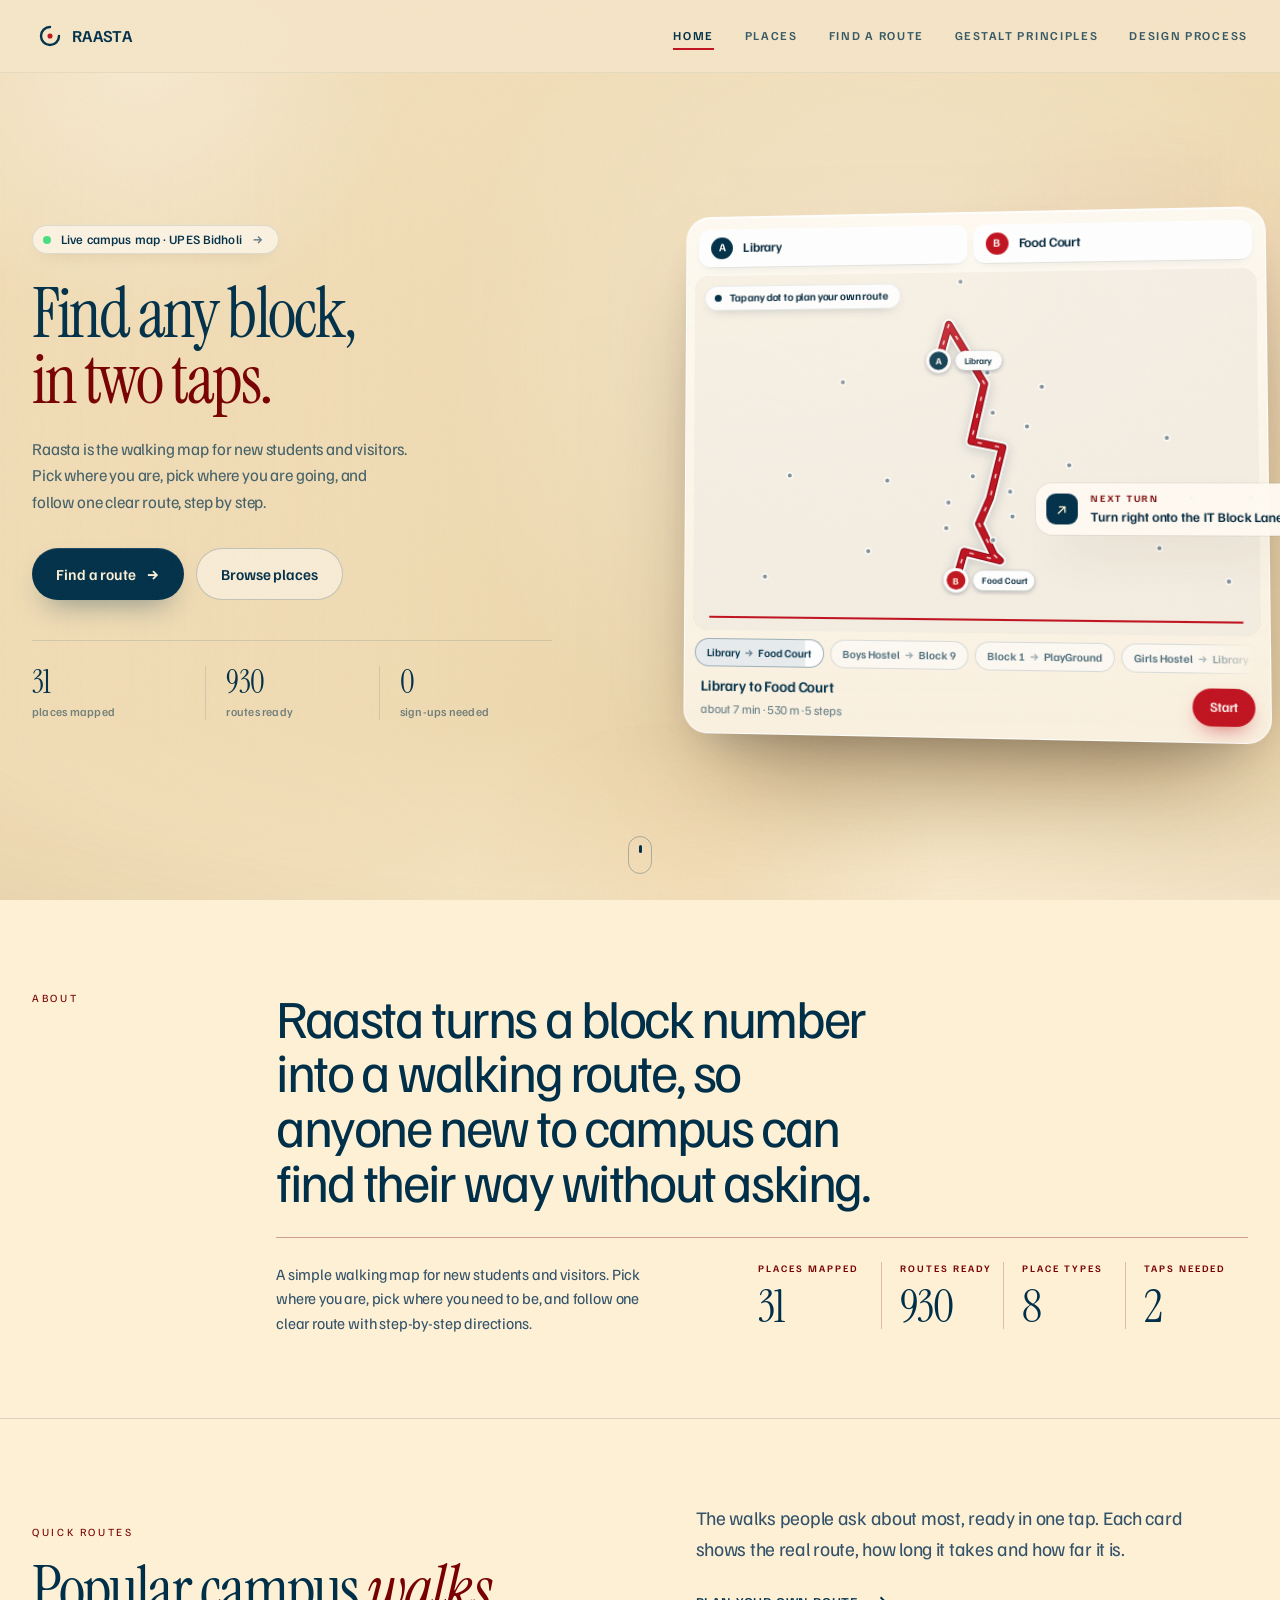
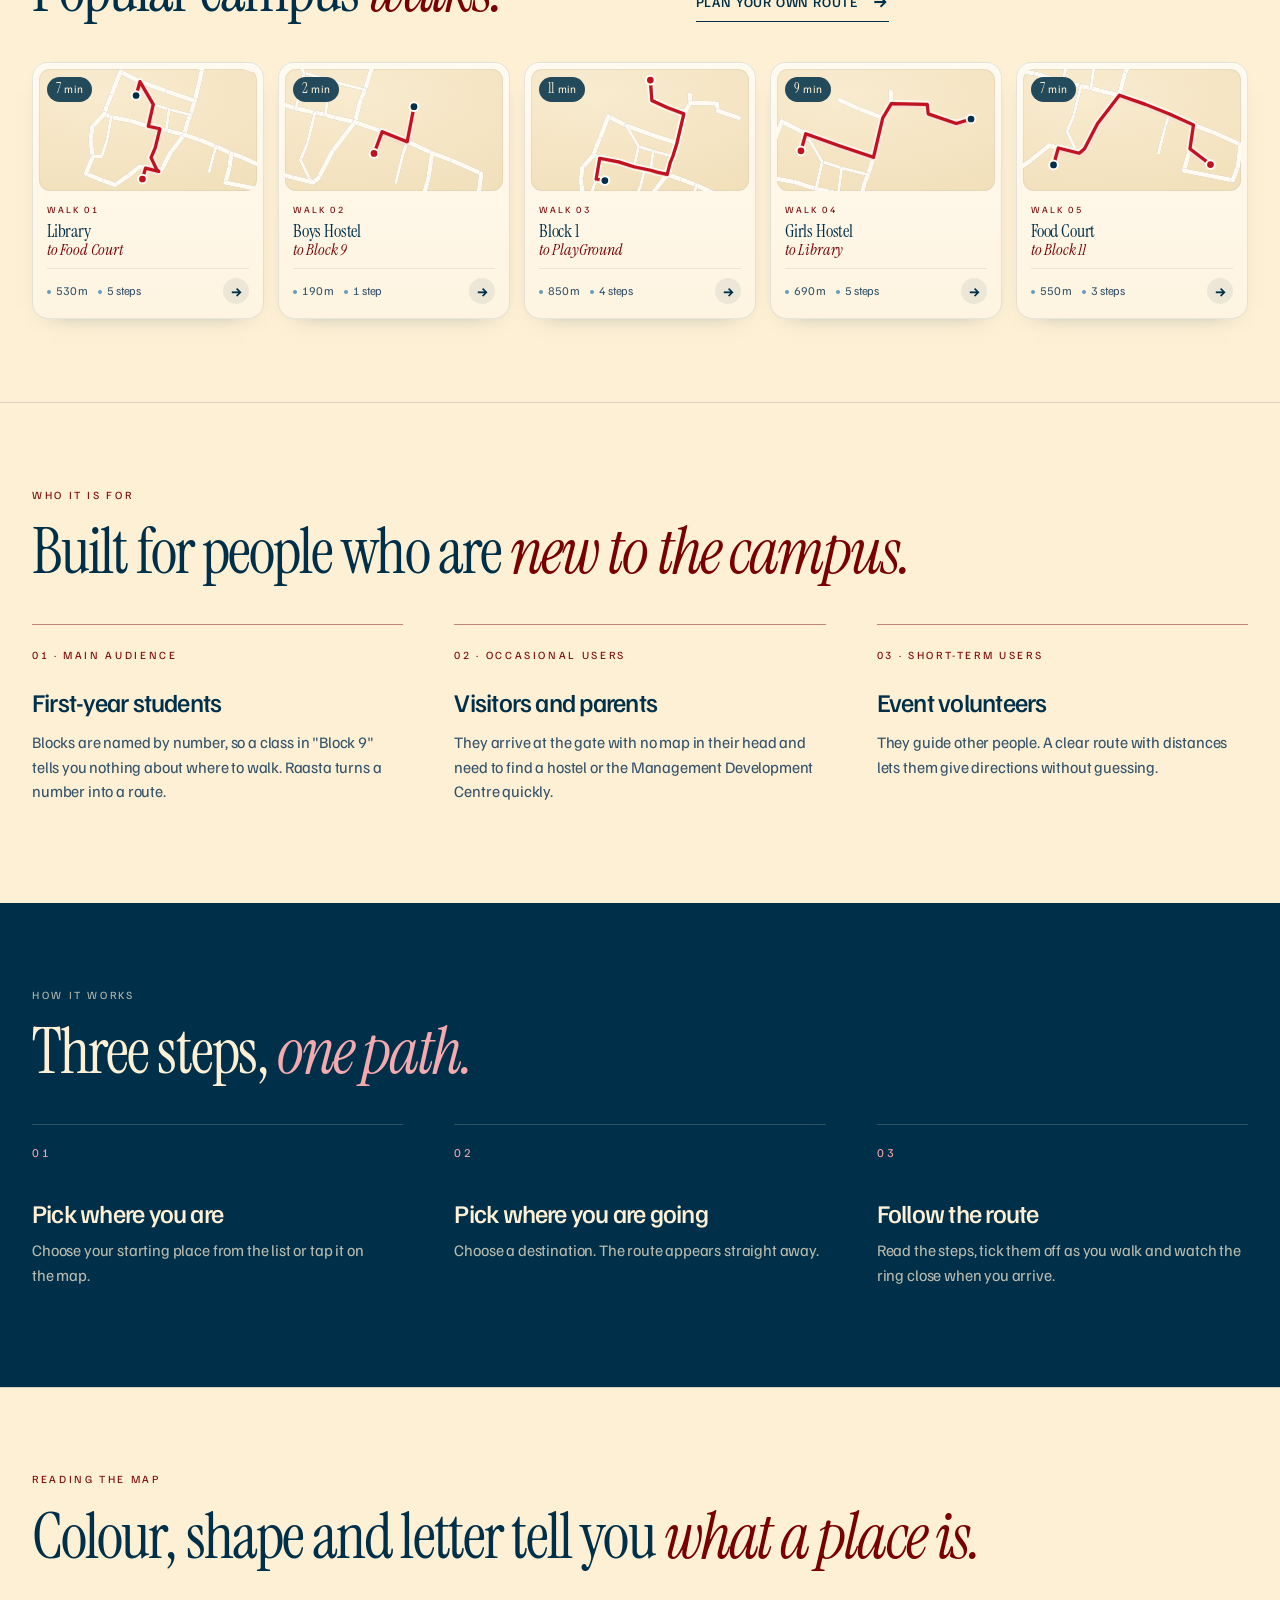
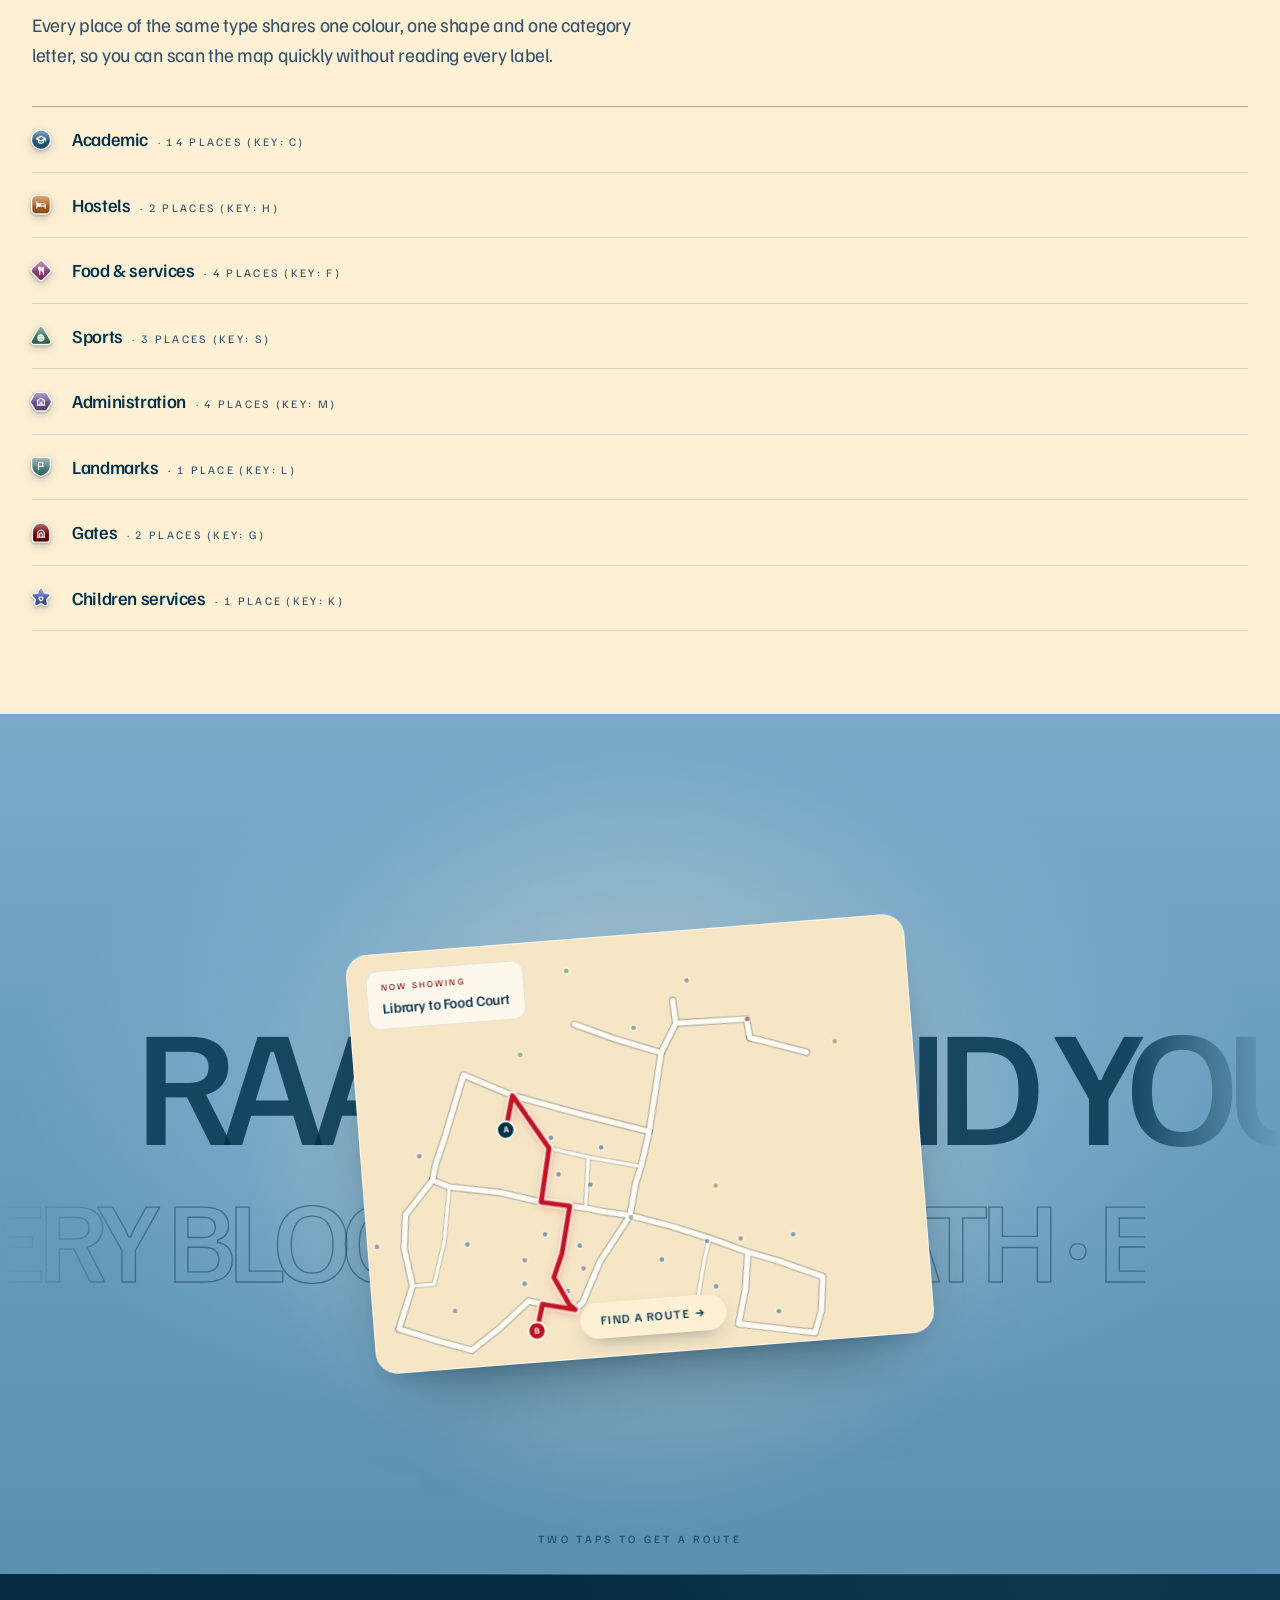
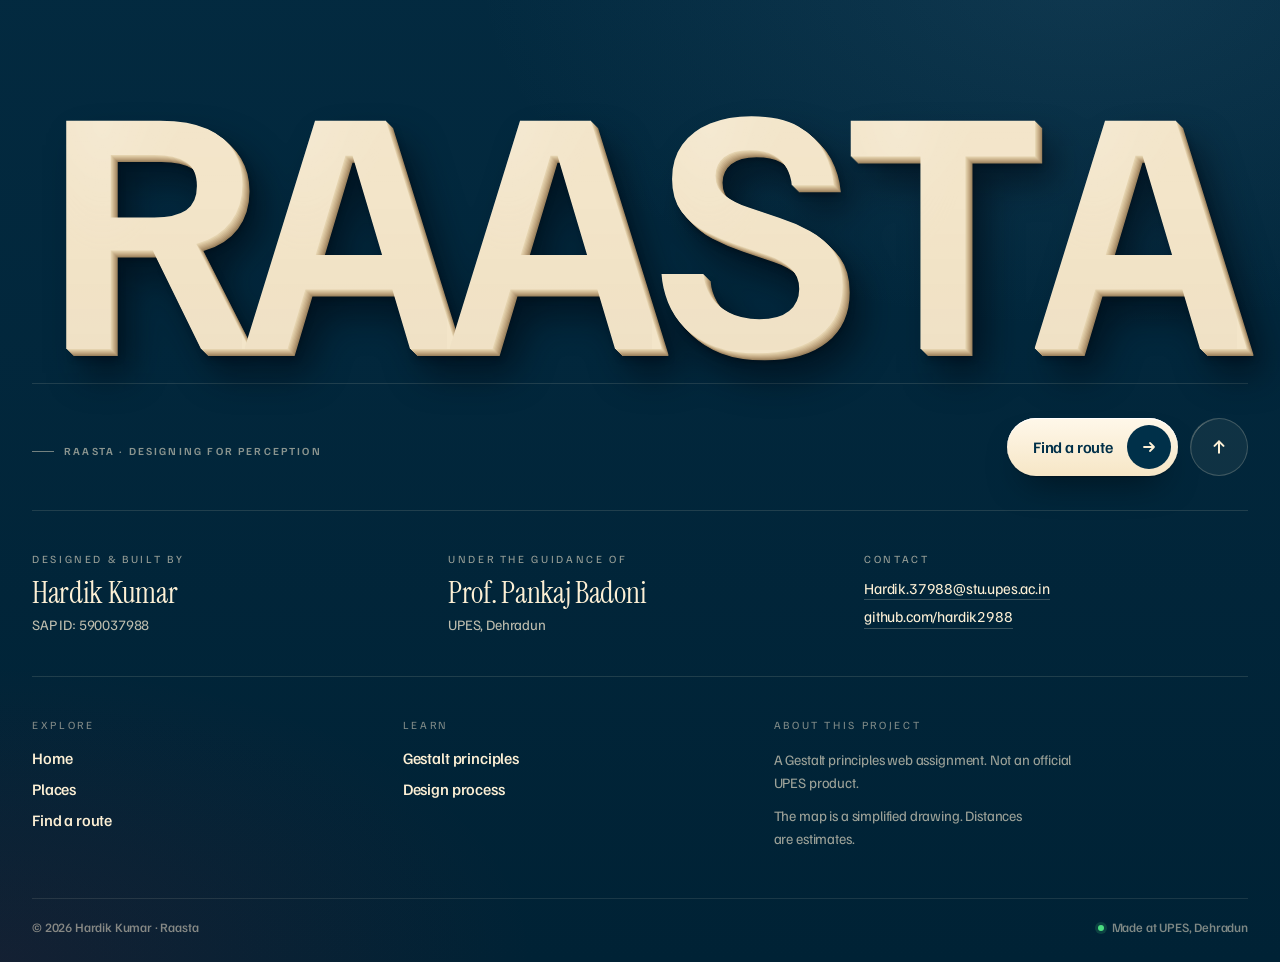
==== commit 95b9883e: "Use full URLs for the share preview image WhatsApp, LinkedIn and X need an absolute og:image address" ====
--- a/index.html
+++ b/index.html
@@ -14,7 +14,8 @@
   <meta property="og:site_name" content="Raasta">
   <meta property="og:title" content="Raasta | Campus wayfinding for UPES Bidholi">
   <meta property="og:description" content="Raasta is a schematic walking map for the UPES Bidholi campus. Pick where you are, pick where you are going, and follow one clear route.">
-  <meta property="og:image" content="assets/og-image.png">
+  <meta property="og:image" content="https://raasta-cyan.vercel.app/assets/og-image.png">
+  <meta property="og:url" content="https://raasta-cyan.vercel.app/">
   <meta property="og:image:width" content="1200">
   <meta property="og:image:height" content="630">
 
@@ -22,7 +23,7 @@
   <meta name="twitter:card" content="summary_large_image">
   <meta name="twitter:title" content="Raasta | Campus wayfinding for UPES Bidholi">
   <meta name="twitter:description" content="Raasta is a schematic walking map for the UPES Bidholi campus. Pick where you are, pick where you are going, and follow one clear route.">
-  <meta name="twitter:image" content="assets/og-image.png">
+  <meta name="twitter:image" content="https://raasta-cyan.vercel.app/assets/og-image.png">
 
   <link rel="preconnect" href="https://fonts.googleapis.com">
   <link rel="preconnect" href="https://fonts.gstatic.com" crossorigin>
